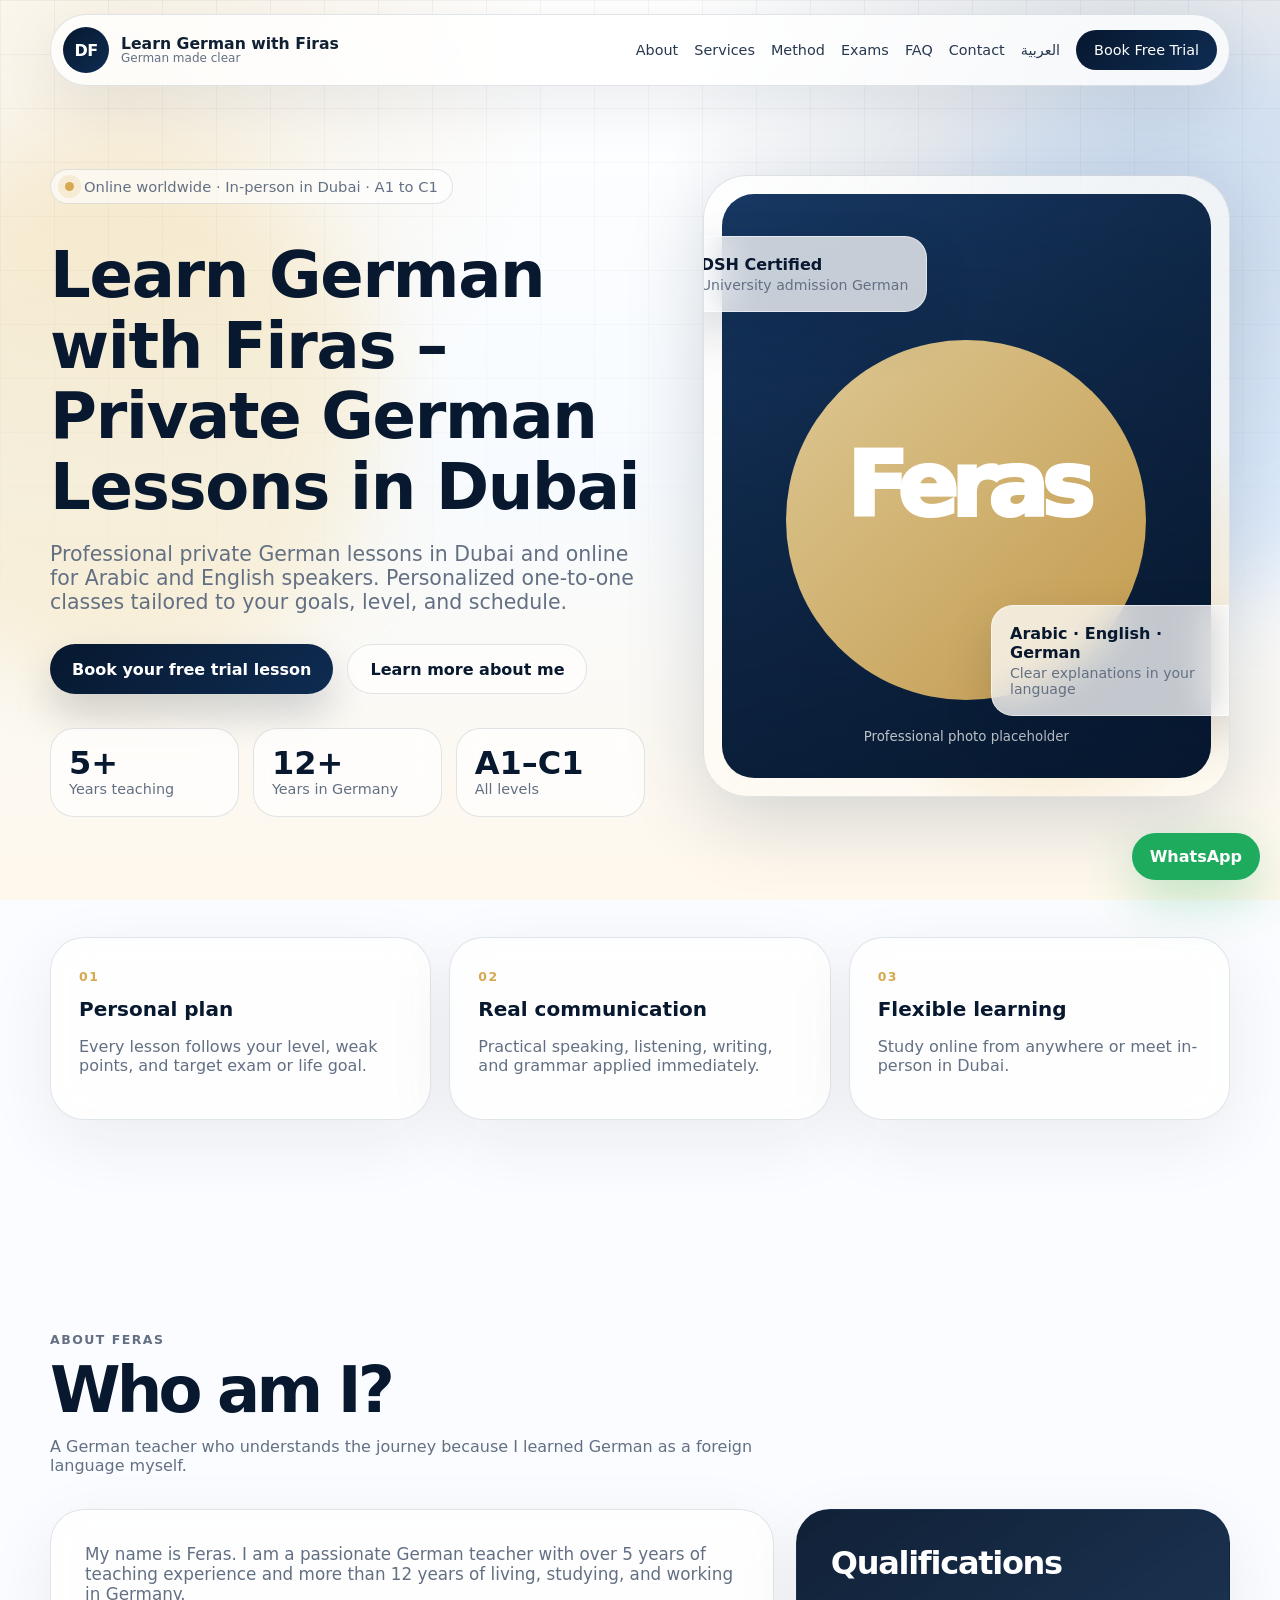
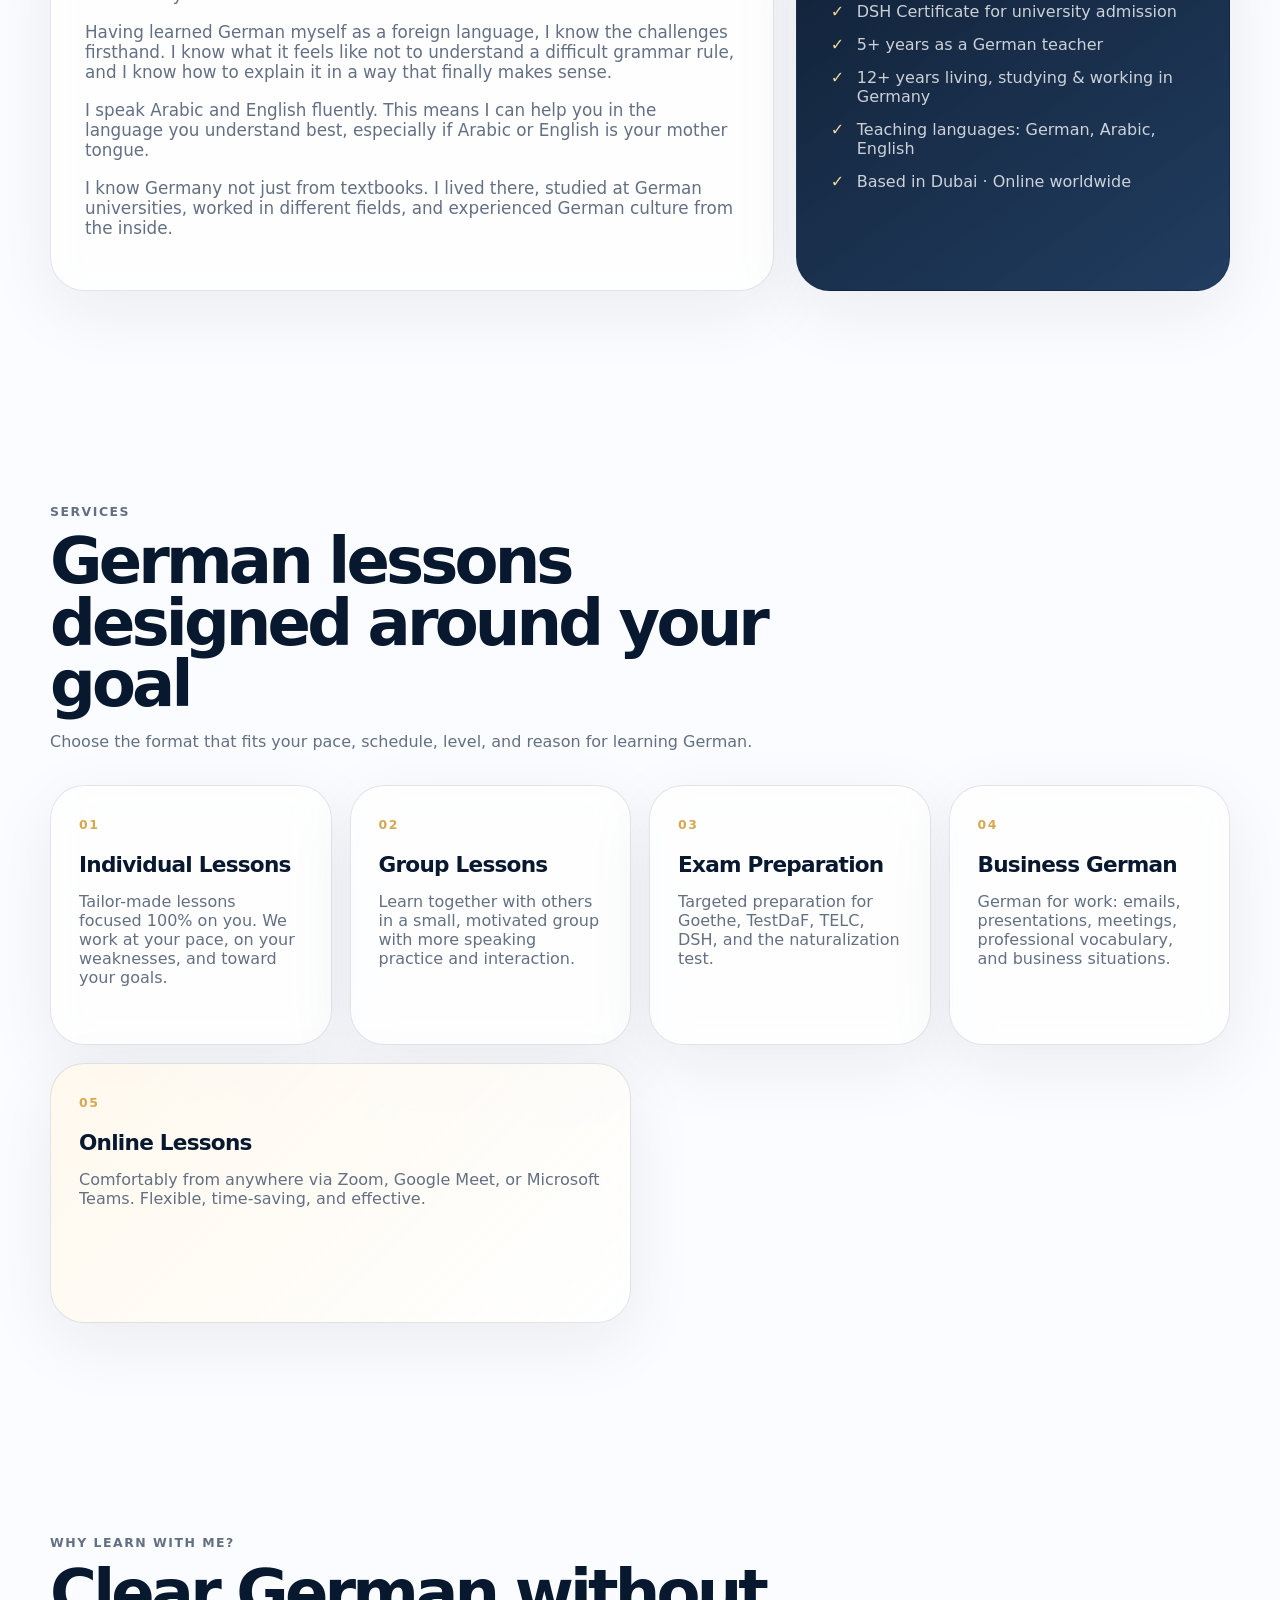
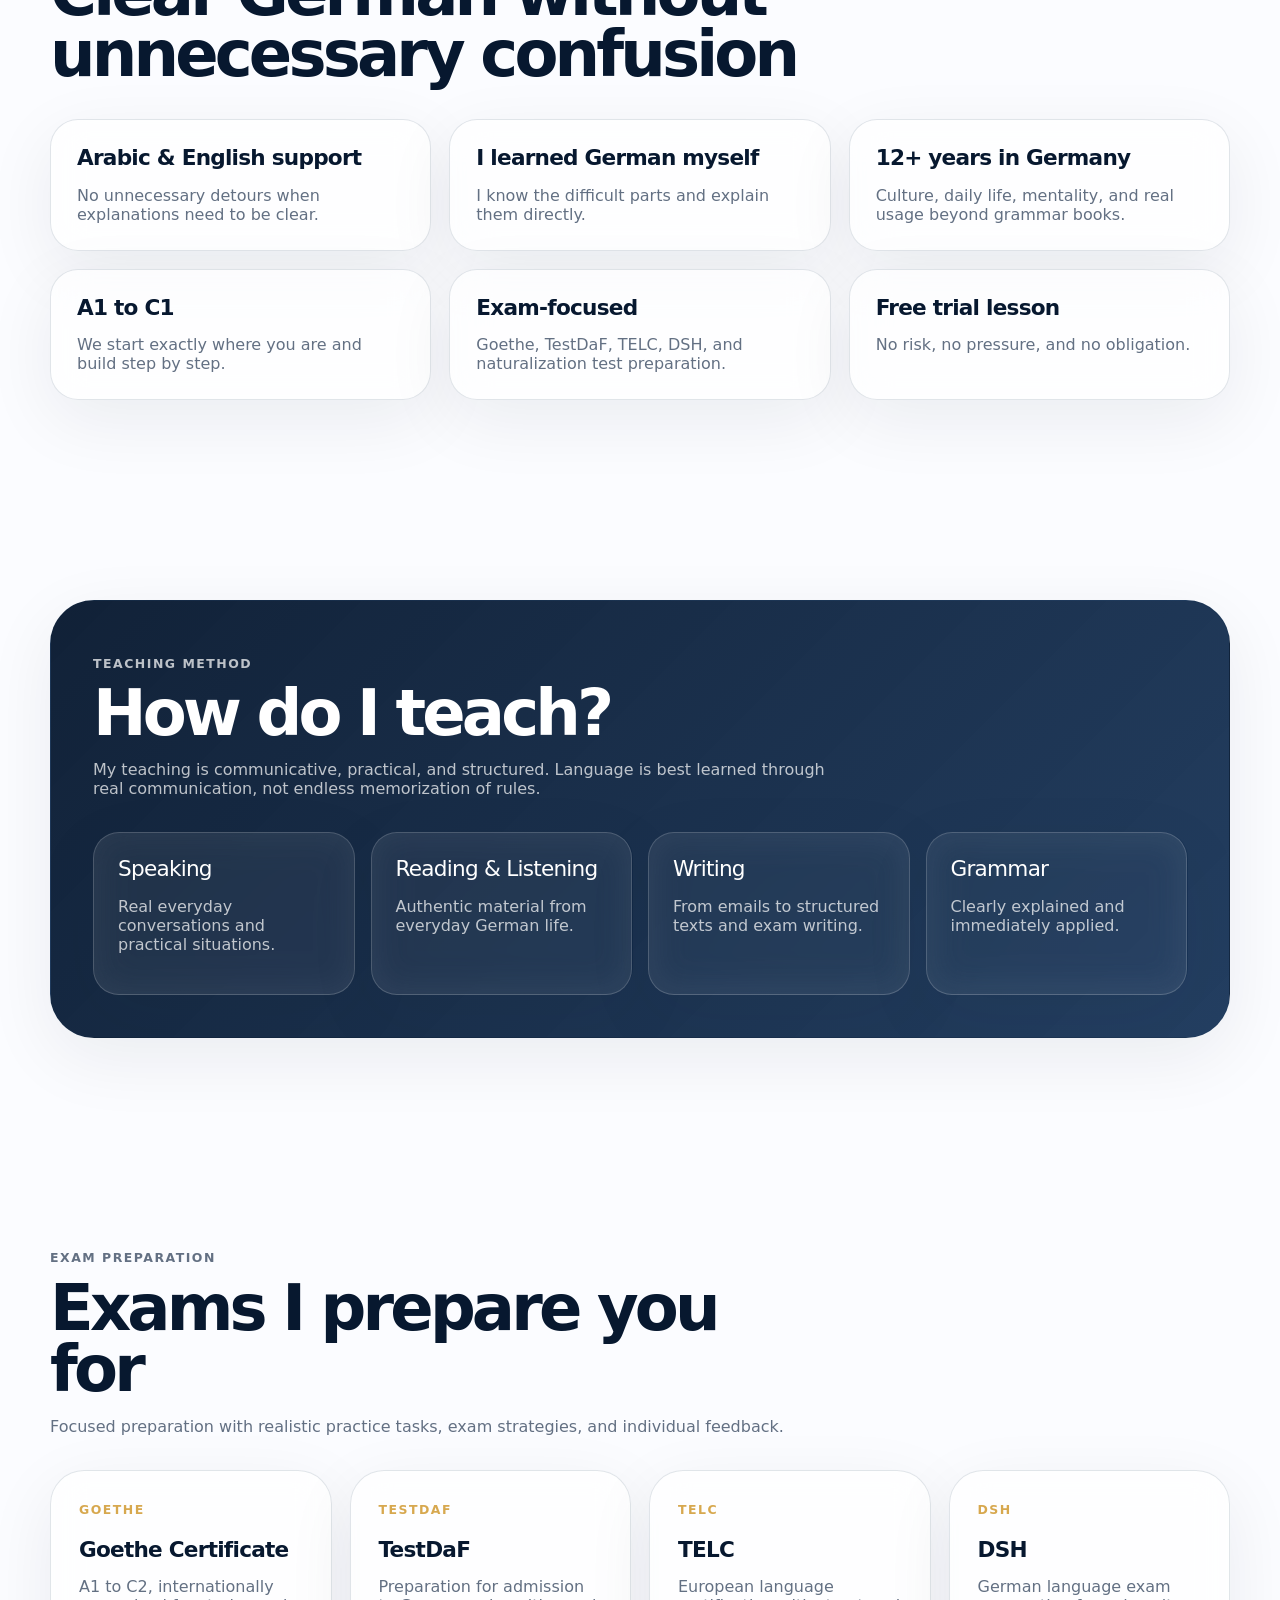
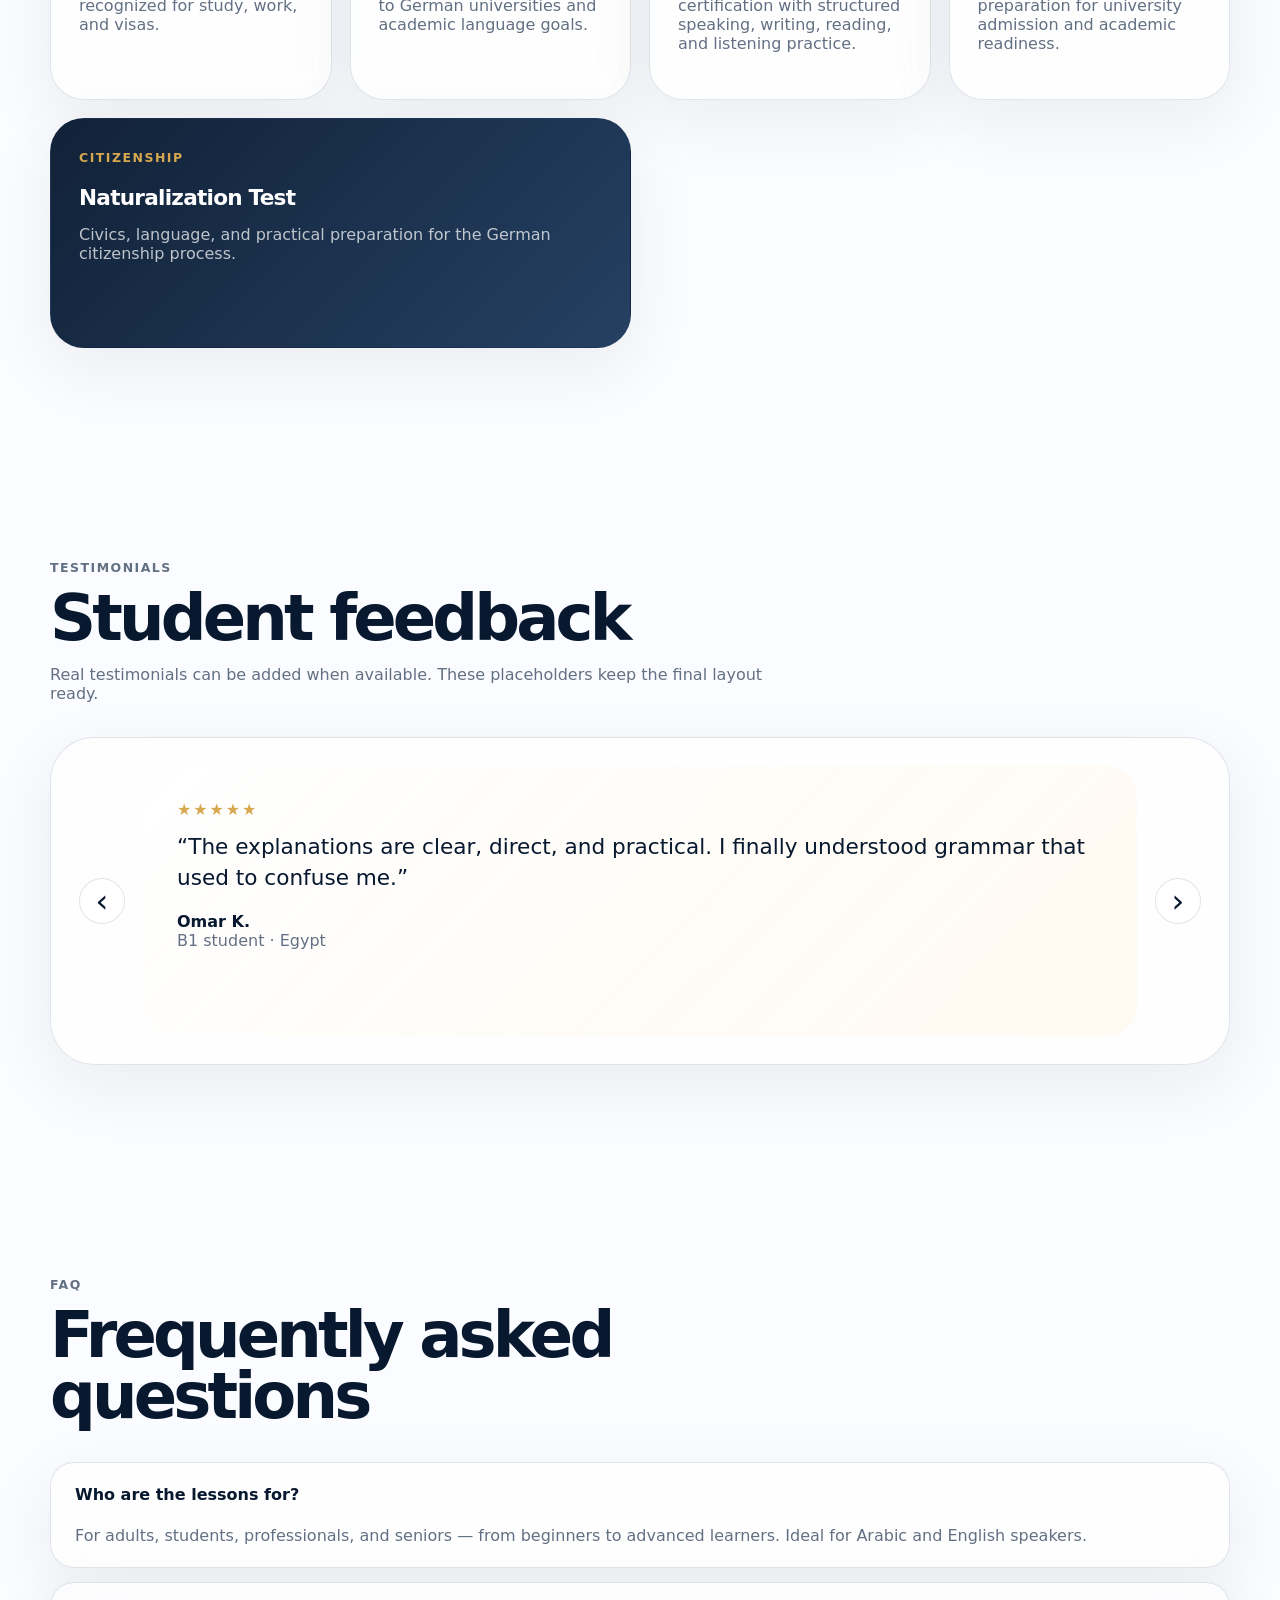
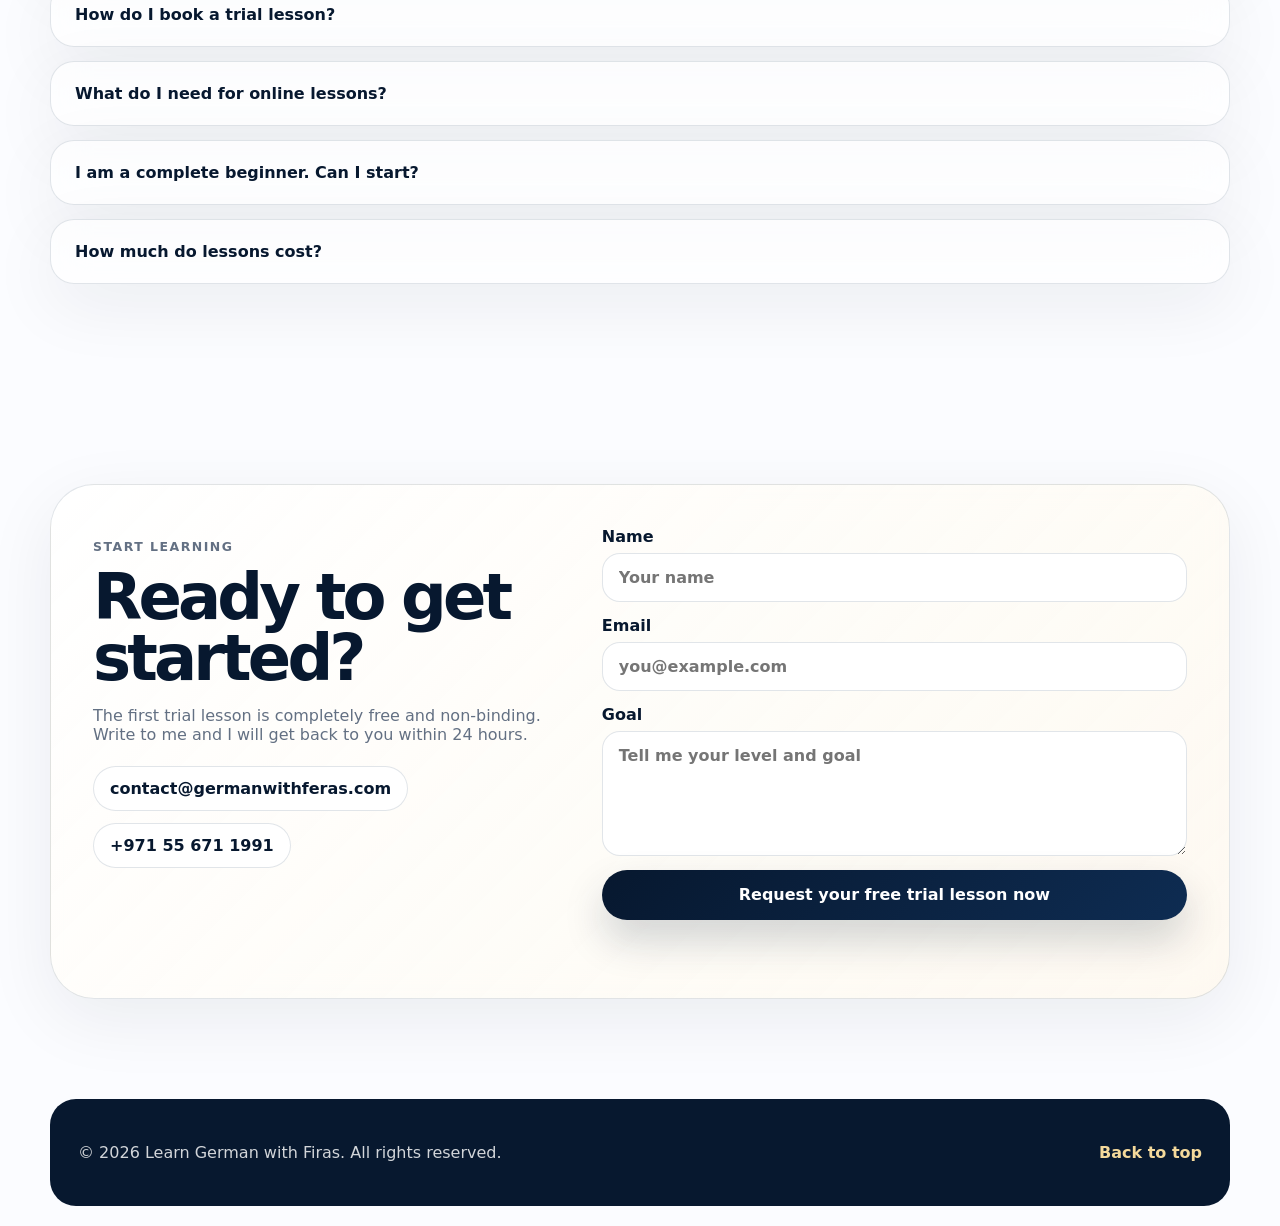
==== index.html @ 2b19b796 "Update index.html" ====
<!doctype html>
<html lang="en">
<head>
  <meta charset="utf-8" />
  <meta name="viewport" content="width=device-width, initial-scale=1" />
<title>Learn German with Firas | Private German Tutor in Dubai</title>
  <link rel="canonical" href="https://germanwithfiras.com/" />
  <link rel="alternate" hreflang="en" href="https://germanwithfiras.com/" />
  <link rel="alternate" hreflang="ar" href="https://germanwithfiras.com/ar/" />
  <link rel="alternate" hreflang="x-default" href="https://germanwithfiras.com/" />
  <meta name="description" content="Professional German lessons for Arabic and English speakers. Online worldwide and in-person in Dubai. A1 to C1." />
  <meta name="theme-color" content="#081b33" />
  <link rel="icon" href="assets/favicon.svg" type="image/svg+xml" />
  <link rel="stylesheet" href="css/style.css" />
</head>

<body>
  <div class="site-bg" aria-hidden="true">
    <span class="orb orb-one"></span>
    <span class="orb orb-two"></span>
    <span class="grid-glow"></span>
  </div>

  <header class="site-header" data-header>
<a class="brand" href="#top" aria-label="Learn German with Firas home">
  <span class="brand-mark">DF</span>
      <span class="brand-copy">
       <strong>Learn German with Firas</strong>
        <small>German made clear</small>
      </span>
    </a>

    <button class="nav-toggle" data-nav-toggle aria-label="Open navigation" aria-expanded="false">
      <span></span><span></span><span></span>
    </button>

    <nav class="main-nav" data-nav>
      <a href="#about">About</a>
      <a href="#services">Services</a>
      <a href="#method">Method</a>
      <a href="#exams">Exams</a>
      <a href="#faq">FAQ</a>
      <a href="#contact">Contact</a>
      <a href="/ar/" hreflang="ar">العربية</a>
      <a class="nav-cta" href="#contact">Book Free Trial</a>
    </nav>
  </header>

  <main id="top">
    <section class="hero section" aria-labelledby="hero-title">
      <div class="hero-copy reveal">
        <p class="eyebrow"><span></span>Online worldwide · In-person in Dubai · A1 to C1</p>
        <h1 id="hero-title">Learn German with Firas – Private German Lessons in Dubai</h1>
        <p class="hero-lead">Professional private German lessons in Dubai and online for Arabic and English speakers. Personalized one-to-one classes tailored to your goals, level, and schedule.</p>
        <div class="hero-actions">
          <a class="btn btn-primary" href="#contact">Book your free trial lesson</a>
          <a class="btn btn-ghost" href="#about">Learn more about me</a>
        </div>
        <div class="hero-stats" aria-label="Teaching highlights">
          <article><strong data-count="5">0</strong><span>Years teaching</span></article>
          <article><strong data-count="12">0</strong><span>Years in Germany</span></article>
          <article><strong>A1–C1</strong><span>All levels</span></article>
        </div>
      </div>

      <div class="hero-visual reveal reveal-delay">
        <div class="portrait-card">
          <div class="portrait-placeholder"><span>Feras</span><small>Professional photo placeholder</small></div>
          <div class="floating-card card-top"><strong>DSH Certified</strong><span>University admission German</span></div>
          <div class="floating-card card-bottom"><strong>Arabic · English · German</strong><span>Clear explanations in your language</span></div>
        </div>
      </div>
    </section>

    <section class="section intro-strip reveal" aria-label="Course benefits">
      <div><span>01</span><strong>Personal plan</strong><p>Every lesson follows your level, weak points, and target exam or life goal.</p></div>
      <div><span>02</span><strong>Real communication</strong><p>Practical speaking, listening, writing, and grammar applied immediately.</p></div>
      <div><span>03</span><strong>Flexible learning</strong><p>Study online from anywhere or meet in-person in Dubai.</p></div>
    </section>

    <section id="about" class="section about-section">
      <div class="section-head reveal">
        <p class="section-kicker">About Feras</p>
        <h2>Who am I?</h2>
        <p>A German teacher who understands the journey because I learned German as a foreign language myself.</p>
      </div>
      <div class="about-grid">
        <article class="about-copy reveal">
          <p>My name is Feras. I am a passionate German teacher with over 5 years of teaching experience and more than 12 years of living, studying, and working in Germany.</p>
          <p>Having learned German myself as a foreign language, I know the challenges firsthand. I know what it feels like not to understand a difficult grammar rule, and I know how to explain it in a way that finally makes sense.</p>
          <p>I speak Arabic and English fluently. This means I can help you in the language you understand best, especially if Arabic or English is your mother tongue.</p>
          <p>I know Germany not just from textbooks. I lived there, studied at German universities, worked in different fields, and experienced German culture from the inside.</p>
        </article>
        <aside class="qualification-card reveal reveal-delay">
          <h3>Qualifications</h3>
          <ul>
            <li>DSH Certificate for university admission</li>
            <li>5+ years as a German teacher</li>
            <li>12+ years living, studying & working in Germany</li>
            <li>Teaching languages: German, Arabic, English</li>
            <li>Based in Dubai · Online worldwide</li>
          </ul>
        </aside>
      </div>
    </section>

    <section id="services" class="section services-section">
      <div class="section-head reveal">
        <p class="section-kicker">Services</p>
        <h2>German lessons designed around your goal</h2>
        <p>Choose the format that fits your pace, schedule, level, and reason for learning German.</p>
      </div>
      <div class="services-grid">
        <article class="service-card reveal"><span class="service-icon">01</span><h3>Individual Lessons</h3><p>Tailor-made lessons focused 100% on you. We work at your pace, on your weaknesses, and toward your goals.</p></article>
        <article class="service-card reveal"><span class="service-icon">02</span><h3>Group Lessons</h3><p>Learn together with others in a small, motivated group with more speaking practice and interaction.</p></article>
        <article class="service-card reveal"><span class="service-icon">03</span><h3>Exam Preparation</h3><p>Targeted preparation for Goethe, TestDaF, TELC, DSH, and the naturalization test.</p></article>
        <article class="service-card reveal"><span class="service-icon">04</span><h3>Business German</h3><p>German for work: emails, presentations, meetings, professional vocabulary, and business situations.</p></article>
        <article class="service-card service-card-wide reveal"><span class="service-icon">05</span><h3>Online Lessons</h3><p>Comfortably from anywhere via Zoom, Google Meet, or Microsoft Teams. Flexible, time-saving, and effective.</p></article>
      </div>
    </section>

    <section id="why" class="section why-section">
      <div class="section-head reveal"><p class="section-kicker">Why learn with me?</p><h2>Clear German without unnecessary confusion</h2></div>
      <div class="why-grid">
        <div class="why-card reveal"><strong>Arabic & English support</strong><p>No unnecessary detours when explanations need to be clear.</p></div>
        <div class="why-card reveal"><strong>I learned German myself</strong><p>I know the difficult parts and explain them directly.</p></div>
        <div class="why-card reveal"><strong>12+ years in Germany</strong><p>Culture, daily life, mentality, and real usage beyond grammar books.</p></div>
        <div class="why-card reveal"><strong>A1 to C1</strong><p>We start exactly where you are and build step by step.</p></div>
        <div class="why-card reveal"><strong>Exam-focused</strong><p>Goethe, TestDaF, TELC, DSH, and naturalization test preparation.</p></div>
        <div class="why-card reveal"><strong>Free trial lesson</strong><p>No risk, no pressure, and no obligation.</p></div>
      </div>
    </section>

    <section id="method" class="section method-section">
      <div class="method-shell">
        <div class="section-head reveal">
          <p class="section-kicker">Teaching Method</p>
          <h2>How do I teach?</h2>
          <p>My teaching is communicative, practical, and structured. Language is best learned through real communication, not endless memorization of rules.</p>
        </div>
        <div class="method-pillars">
          <article class="pillar-card reveal"><span>Speaking</span><p>Real everyday conversations and practical situations.</p></article>
          <article class="pillar-card reveal"><span>Reading & Listening</span><p>Authentic material from everyday German life.</p></article>
          <article class="pillar-card reveal"><span>Writing</span><p>From emails to structured texts and exam writing.</p></article>
          <article class="pillar-card reveal"><span>Grammar</span><p>Clearly explained and immediately applied.</p></article>
        </div>
      </div>
    </section>

    <section id="exams" class="section exams-section">
      <div class="section-head reveal">
        <p class="section-kicker">Exam Preparation</p>
        <h2>Exams I prepare you for</h2>
        <p>Focused preparation with realistic practice tasks, exam strategies, and individual feedback.</p>
      </div>
      <div class="exam-grid">
        <article class="exam-card reveal"><span>Goethe</span><h3>Goethe Certificate</h3><p>A1 to C2, internationally recognized for study, work, and visas.</p></article>
        <article class="exam-card reveal"><span>TestDaF</span><h3>TestDaF</h3><p>Preparation for admission to German universities and academic language goals.</p></article>
        <article class="exam-card reveal"><span>TELC</span><h3>TELC</h3><p>European language certification with structured speaking, writing, reading, and listening practice.</p></article>
        <article class="exam-card reveal"><span>DSH</span><h3>DSH</h3><p>German language exam preparation for university admission and academic readiness.</p></article>
        <article class="exam-card exam-wide reveal"><span>Citizenship</span><h3>Naturalization Test</h3><p>Civics, language, and practical preparation for the German citizenship process.</p></article>
      </div>
    </section>

    <section class="section testimonials-section">
      <div class="section-head reveal">
        <p class="section-kicker">Testimonials</p>
        <h2>Student feedback</h2>
        <p>Real testimonials can be added when available. These placeholders keep the final layout ready.</p>
      </div>
      <div class="testimonial-shell reveal">
        <button class="slider-btn" data-prev aria-label="Previous testimonial">‹</button>
        <div class="testimonial-track" data-testimonials>
          <article class="testimonial-card is-active">
            <div class="stars">★★★★★</div>
            <p>“The explanations are clear, direct, and practical. I finally understood grammar that used to confuse me.”</p>
            <strong>Omar K.</strong><span>B1 student · Egypt</span>
          </article>
          <article class="testimonial-card">
            <div class="stars">★★★★★</div>
            <p>“The lessons helped me speak with more confidence and prepare for daily situations in Germany.”</p>
            <strong>Lina A.</strong><span>A2 student · UAE</span>
          </article>
          <article class="testimonial-card">
            <div class="stars">★★★★★</div>
            <p>“Feras explains German in Arabic and English when needed, which makes difficult topics much easier.”</p>
            <strong>Samir H.</strong><span>B2 student · Syria</span>
          </article>
        </div>
        <button class="slider-btn" data-next aria-label="Next testimonial">›</button>
      </div>
    </section>

    <section id="faq" class="section faq-section">
      <div class="section-head reveal">
        <p class="section-kicker">FAQ</p>
        <h2>Frequently asked questions</h2>
      </div>
      <div class="faq-list reveal">
        <details open>
          <summary>Who are the lessons for?</summary>
          <p>For adults, students, professionals, and seniors — from beginners to advanced learners. Ideal for Arabic and English speakers.</p>
        </details>
        <details>
          <summary>How do I book a trial lesson?</summary>
          <p>Simply write via WhatsApp or fill in the contact form. I will get back to you within 24 hours.</p>
        </details>
        <details>
          <summary>What do I need for online lessons?</summary>
          <p>Only a stable internet connection and a device such as a PC, tablet, or phone. Lessons can be held through Zoom, Google Meet, or Teams.</p>
        </details>
        <details>
          <summary>I am a complete beginner. Can I start?</summary>
          <p>Of course. We can start from zero. No previous knowledge is required — only motivation.</p>
        </details>
        <details>
          <summary>How much do lessons cost?</summary>
          <p>The price depends on your preferences such as individual or group lessons and lesson frequency. Contact me for a personal offer.</p>
        </details>
      </div>
    </section>

    <section id="contact" class="section contact-section">
      <div class="contact-card reveal">
        <div>
          <p class="section-kicker">Start learning</p>
          <h2>Ready to get started?</h2>
          <p>The first trial lesson is completely free and non-binding. Write to me and I will get back to you within 24 hours.</p>
         <div class="contact-options">
  <a href="mailto:contact@germanwithferas.com">
    contact@germanwithferas.com
  </a>

 <a href="https://wa.me/971556711991?text=Hello%20Feras!%20I%20am%20interested%20in%20German%20lessons."
   target="_blank"
   rel="noopener">
  +971 55 671 1991
</a>
</div>
        </div>
        <form class="contact-form" data-contact-form>
          <label>Name<input name="name" required placeholder="Your name"></label>
          <label>Email<input name="email" type="email" required placeholder="you@example.com"></label>
          <label>Goal<textarea name="message" rows="5" required placeholder="Tell me your level and goal"></textarea></label>
          <button class="btn btn-primary" type="submit">Request your free trial lesson now</button>
          <p class="form-note" data-form-note></p>
        </form>
      </div>
    </section>
  </main>

  <footer class="site-footer">
    <p>© <span data-year></span> Learn German with Firas. All rights reserved.</p>
    <a href="#top">Back to top</a>
  </footer>

<a class="whatsapp-float"
   href="https://wa.me/971556711991?text=Hello%20Feras!%20I%20am%20interested%20in%20German%20lessons."
   aria-label="Contact on WhatsApp"
   target="_blank"
   rel="noopener">
  WhatsApp
</a>
  <script src="js/app.js"></script>
</body>
</html>
---- css/style.css ----
:root {
  --navy: #07182f; --navy-2: #0e2c52; --gold: #d7a84f; --gold-2: #f4d99b;
  --cream: #fff8ec; --white: #ffffff; --muted: #637083; --text: #102033;
  --line: rgba(13, 43, 79, .12); --shadow: 0 24px 80px rgba(7, 24, 47, .16);
  --radius-lg: 34px; --container: 1180px; --ease: cubic-bezier(.2,.8,.2,1);
}
*{box-sizing:border-box} html{scroll-behavior:smooth} body{margin:0;font-family:Inter,ui-sans-serif,system-ui,-apple-system,BlinkMacSystemFont,"Segoe UI",Arial,sans-serif;color:var(--text);background:#fbfcff;overflow-x:hidden} a{color:inherit;text-decoration:none} button,input,textarea{font:inherit}
.site-bg{position:fixed;inset:0;z-index:-2;background:radial-gradient(circle at 10% 10%,rgba(215,168,79,.16),transparent 30%),radial-gradient(circle at 90% 15%,rgba(14,44,82,.16),transparent 35%),linear-gradient(180deg,#fff 0%,#f7fbff 52%,#fff8ec 100%)}
.orb{position:absolute;width:34rem;height:34rem;border-radius:50%;filter:blur(44px);opacity:.35;animation:floatOrb 11s var(--ease) infinite alternate}.orb-one{left:-10rem;top:9rem;background:#f4d99b}.orb-two{right:-12rem;top:3rem;background:#b7d7ff;animation-delay:-4s}.grid-glow{position:absolute;inset:0;background-image:linear-gradient(rgba(7,24,47,.045) 1px,transparent 1px),linear-gradient(90deg,rgba(7,24,47,.045) 1px,transparent 1px);background-size:54px 54px;mask-image:linear-gradient(to bottom,black,transparent 75%)}
.site-header{position:sticky;top:0;z-index:30;width:min(calc(100% - 28px),var(--container));margin:14px auto 0;padding:12px;display:flex;align-items:center;justify-content:space-between;border:1px solid var(--line);border-radius:999px;background:rgba(255,255,255,.78);backdrop-filter:blur(18px);box-shadow:0 18px 60px rgba(7,24,47,.08);transition:.3s var(--ease)}.site-header.is-scrolled{background:rgba(255,255,255,.92);box-shadow:0 18px 70px rgba(7,24,47,.14)}
.brand{display:flex;align-items:center;gap:12px}.brand-mark{width:46px;height:46px;border-radius:50%;display:grid;place-items:center;color:#fff;font-weight:900;letter-spacing:-.04em;background:linear-gradient(135deg,var(--navy),var(--navy-2))}.brand-copy{display:grid;line-height:1.1}.brand-copy strong{font-size:.98rem}.brand-copy small{color:var(--muted);font-size:.75rem}
.main-nav{display:flex;align-items:center;gap:16px;font-size:.9rem;color:#27384f}.main-nav a{transition:.25s var(--ease)}.main-nav a:hover{color:var(--gold);transform:translateY(-1px)}.nav-cta{padding:12px 18px;border-radius:999px;color:#fff!important;background:linear-gradient(135deg,var(--navy),var(--navy-2))}.nav-toggle{display:none;background:transparent;border:0;width:44px;height:44px}.nav-toggle span{display:block;width:22px;height:2px;margin:5px auto;background:var(--navy);border-radius:99px;transition:.25s var(--ease)}
.section{width:min(calc(100% - 32px),var(--container));margin:0 auto;padding:100px 0}.hero{min-height:calc(100vh - 80px);display:grid;grid-template-columns:1.06fr .94fr;align-items:center;gap:58px;padding-top:68px}.eyebrow{display:inline-flex;align-items:center;gap:10px;padding:8px 14px;border:1px solid var(--line);border-radius:999px;background:rgba(255,255,255,.62);color:var(--muted);font-size:.92rem}.eyebrow span{width:9px;height:9px;border-radius:50%;background:var(--gold);box-shadow:0 0 0 7px rgba(215,168,79,.16)}
.hero h1{
    max-width: 760px;
    margin: 22px 0 20px;
    font-size: clamp(2.6rem, 5vw, 4.5rem);
    line-height: 1.1;
    letter-spacing: -0.02em;
    font-weight: 700;
    color: var(--navy);
}
.hero-lead{max-width:680px;margin:0 0 30px;color:var(--muted);font-size:clamp(1.06rem,1.7vw,1.28rem)}.hero-actions{display:flex;gap:14px;flex-wrap:wrap}.btn{display:inline-flex;align-items:center;justify-content:center;min-height:50px;padding:14px 22px;border-radius:999px;font-weight:800;transition:.28s var(--ease);border:0;cursor:pointer}.btn:hover{transform:translateY(-3px)}.btn-primary{color:#fff;background:linear-gradient(135deg,var(--navy),var(--navy-2));box-shadow:0 20px 40px rgba(7,24,47,.18)}.btn-ghost{border:1px solid var(--line);background:rgba(255,255,255,.64);color:var(--navy)}
.hero-stats{display:grid;grid-template-columns:repeat(3,minmax(120px,1fr));gap:14px;margin-top:34px;max-width:620px}.hero-stats article{padding:18px;border:1px solid var(--line);border-radius:24px;background:rgba(255,255,255,.68);backdrop-filter:blur(12px)}.hero-stats strong{display:block;color:var(--navy);font-size:2rem;line-height:1}.hero-stats span{color:var(--muted);font-size:.9rem}
.portrait-card{position:relative;min-height:620px;border:1px solid var(--line);border-radius:44px;padding:18px;background:linear-gradient(145deg,rgba(255,255,255,.76),rgba(255,248,236,.58));box-shadow:var(--shadow);overflow:hidden}.portrait-card:before{content:"";position:absolute;inset:15% -10% -20% 20%;background:radial-gradient(circle,rgba(215,168,79,.55),transparent 58%)}.portrait-placeholder{position:relative;min-height:584px;border-radius:32px;display:grid;place-items:center;text-align:center;color:#fff;background:linear-gradient(180deg,rgba(7,24,47,.05),rgba(7,24,47,.56)),linear-gradient(135deg,#183a66,#07182f);overflow:hidden}.portrait-placeholder:after{content:"";position:absolute;width:360px;height:360px;border-radius:50%;bottom:78px;background:linear-gradient(135deg,#f4d99b,#d7a84f);opacity:.9}.portrait-placeholder span{position:relative;z-index:2;font-size:clamp(3rem,7vw,6.5rem);font-weight:950;letter-spacing:-.08em}.portrait-placeholder small{position:absolute;z-index:3;bottom:34px;color:rgba(255,255,255,.74)}
.floating-card{position:absolute;z-index:4;max-width:260px;padding:18px;border:1px solid rgba(255,255,255,.52);border-radius:22px;background:rgba(255,255,255,.76);backdrop-filter:blur(18px);box-shadow:0 20px 50px rgba(7,24,47,.14);animation:floatCard 5s var(--ease) infinite alternate}.floating-card strong{display:block;color:var(--navy)}.floating-card span{display:block;color:var(--muted);font-size:.88rem;margin-top:3px}.card-top{top:60px;left:-22px}.card-bottom{right:-22px;bottom:80px;animation-delay:-2s}
.intro-strip{display:grid;grid-template-columns:repeat(3,1fr);gap:18px;padding-top:20px}.intro-strip div,.about-copy,.qualification-card,.service-card,.why-card,.method-shell,.pillar-card,.exam-card,.testimonial-shell,.faq-list details,.contact-card{border:1px solid var(--line);background:rgba(255,255,255,.70);backdrop-filter:blur(18px);box-shadow:0 20px 70px rgba(7,24,47,.07)}.intro-strip div{padding:28px;border-radius:var(--radius-lg)}
.intro-strip span,.section-kicker,.service-icon,.exam-card span{color:var(--gold);text-transform:uppercase;letter-spacing:.12em;font-weight:900;font-size:.78rem}.intro-strip strong{display:block;margin-top:12px;font-size:1.25rem;color:var(--navy)}.intro-strip p,.section-head p,.about-copy p,.qualification-card li,.service-card p,.why-card p,.pillar-card p,.exam-card p,.testimonial-card span,.faq-list p,.contact-card p{color:var(--muted)}
.section-head{max-width:760px;margin-bottom:34px}.section-head h2,.contact-card h2{margin:8px 0 10px;color:var(--navy);font-size:clamp(2.2rem,5vw,4.6rem);line-height:.96;letter-spacing:-.06em}
.about-grid{display:grid;grid-template-columns:1.25fr .75fr;gap:22px}.about-copy,.qualification-card{border-radius:var(--radius-lg);padding:34px}.about-copy p{font-size:1.05rem;margin:0 0 18px}.qualification-card{background:linear-gradient(145deg,rgba(7,24,47,.96),rgba(14,44,82,.92));color:#fff;position:relative;overflow:hidden}.qualification-card h3{font-size:2rem;margin:0 0 20px;letter-spacing:-.04em}.qualification-card ul{padding:0;margin:0;list-style:none;display:grid;gap:14px}.qualification-card li{color:rgba(255,255,255,.78);padding-left:26px;position:relative}.qualification-card li:before{content:"✓";position:absolute;left:0;color:var(--gold-2);font-weight:900}
.services-grid{display:grid;grid-template-columns:repeat(4,1fr);gap:18px}.service-card{border-radius:var(--radius-lg);padding:28px;min-height:260px;transition:.3s var(--ease);position:relative;overflow:hidden}.service-card:hover,.why-card:hover,.pillar-card:hover,.exam-card:hover{transform:translateY(-8px);box-shadow:var(--shadow)}.service-card h3,.why-card strong,.pillar-card span,.exam-card h3{display:block;color:var(--navy);font-size:1.35rem;line-height:1.08;margin:20px 0 12px;letter-spacing:-.035em}.service-card-wide{grid-column:span 2;background:linear-gradient(135deg,rgba(255,248,236,.9),rgba(255,255,255,.75))}
.why-grid{display:grid;grid-template-columns:repeat(3,1fr);gap:18px}.why-card{border-radius:28px;padding:26px;transition:.3s var(--ease)}.why-card strong{margin-top:0}.why-card p{margin-bottom:0}
.method-shell{border-radius:44px;padding:42px;background:linear-gradient(135deg,rgba(7,24,47,.96),rgba(14,44,82,.91));color:#fff;overflow:hidden;position:relative}.method-shell h2{color:#fff}.method-shell p{color:rgba(255,255,255,.72)}.method-pillars{display:grid;grid-template-columns:repeat(4,1fr);gap:16px;margin-top:34px}.pillar-card{border-radius:26px;padding:24px;background:rgba(255,255,255,.10);border-color:rgba(255,255,255,.16);transition:.3s var(--ease)}.pillar-card span{color:#fff;margin-top:0}
.exam-grid{display:grid;grid-template-columns:repeat(4,1fr);gap:18px}.exam-card{border-radius:var(--radius-lg);padding:28px;min-height:230px;transition:.3s var(--ease);background:rgba(255,255,255,.74)}.exam-wide{grid-column:span 2;background:linear-gradient(135deg,rgba(7,24,47,.96),rgba(14,44,82,.9));color:#fff}.exam-wide h3{color:#fff}.exam-wide p{color:rgba(255,255,255,.72)}
.testimonial-shell{border-radius:44px;padding:28px;display:grid;grid-template-columns:auto 1fr auto;gap:18px;align-items:center}.testimonial-track{position:relative;min-height:270px}.testimonial-card{position:absolute;inset:0;opacity:0;transform:translateX(24px);pointer-events:none;transition:.35s var(--ease);padding:34px;border-radius:30px;background:linear-gradient(135deg,rgba(255,255,255,.92),rgba(255,248,236,.72))}.testimonial-card.is-active{opacity:1;transform:translateX(0);pointer-events:auto}.testimonial-card p{font-size:1.35rem;line-height:1.45;color:var(--navy);margin:12px 0 18px}.testimonial-card strong{display:block;color:var(--navy)}.stars{color:var(--gold);letter-spacing:.12em}.slider-btn{width:46px;height:46px;border-radius:50%;border:1px solid var(--line);background:#fff;font-size:2rem;color:var(--navy);cursor:pointer}
.faq-list{display:grid;gap:14px;background:transparent;border:0;box-shadow:none}.faq-list details{border-radius:24px;padding:0;overflow:hidden}.faq-list summary{cursor:pointer;padding:22px 24px;font-weight:900;color:var(--navy);list-style:none}.faq-list summary::-webkit-details-marker{display:none}.faq-list p{padding:0 24px 22px;margin:0}
.contact-card{border-radius:44px;padding:42px;display:grid;grid-template-columns:.9fr 1.1fr;gap:30px;align-items:start;background:linear-gradient(135deg,rgba(255,255,255,.86),rgba(255,248,236,.72))}.contact-options{display:flex;gap:12px;flex-wrap:wrap;margin-top:22px}.contact-options a{padding:12px 16px;border-radius:999px;background:#fff;border:1px solid var(--line);font-weight:800;color:var(--navy)}.contact-form{display:grid;gap:14px}.contact-form label{display:grid;gap:7px;color:var(--navy);font-weight:800}.contact-form input,.contact-form textarea{width:100%;border:1px solid var(--line);border-radius:18px;padding:14px 16px;background:#fff;color:var(--text);outline:0}.contact-form input:focus,.contact-form textarea:focus{border-color:var(--gold);box-shadow:0 0 0 4px rgba(215,168,79,.14)}.form-note{min-height:22px;margin:0!important;color:#1f7a4d!important;font-weight:800}
.site-footer{width:min(calc(100% - 32px),var(--container));margin:0 auto 20px;padding:28px;border-radius:26px;background:var(--navy);color:rgba(255,255,255,.82);display:flex;align-items:center;justify-content:space-between}.site-footer a{color:var(--gold-2);font-weight:800}.whatsapp-float{position:fixed;right:20px;bottom:20px;z-index:20;padding:14px 18px;border-radius:999px;color:#fff;background:#1fab5e;box-shadow:0 18px 50px rgba(31,171,94,.3);font-weight:900}
.reveal{opacity:0;transform:translateY(30px);transition:opacity .8s var(--ease),transform .8s var(--ease)}.reveal.is-visible{opacity:1;transform:translateY(0)}.reveal-delay{transition-delay:.16s}
@keyframes floatOrb{from{transform:translate3d(0,0,0) scale(1)}to{transform:translate3d(28px,-22px,0) scale(1.08)}}@keyframes floatCard{from{transform:translateY(0)}to{transform:translateY(-16px)}}
@media(max-width:1020px){.services-grid,.why-grid,.method-pillars,.exam-grid{grid-template-columns:repeat(2,1fr)}}
@media(max-width:920px){.site-header{border-radius:28px}.nav-toggle{display:block}.main-nav{position:absolute;top:calc(100% + 10px);right:0;left:0;display:grid;gap:0;padding:12px;border:1px solid var(--line);border-radius:26px;background:rgba(255,255,255,.94);backdrop-filter:blur(18px);opacity:0;pointer-events:none;transform:translateY(-8px);transition:.25s var(--ease)}.main-nav.is-open{opacity:1;pointer-events:auto;transform:translateY(0)}.main-nav a{padding:14px;border-radius:16px}.nav-cta{text-align:center;margin-top:8px}.hero{grid-template-columns:1fr;padding-top:46px;gap:30px}.portrait-card{min-height:520px}.portrait-placeholder{min-height:484px}.intro-strip,.about-grid,.contact-card{grid-template-columns:1fr}.site-footer{flex-direction:column;align-items:flex-start}}
@media(max-width:620px){.brand-copy small{display:none}.hero h1{font-size:clamp(3rem,17vw,5rem)}.hero-stats,.services-grid,.why-grid,.method-pillars,.exam-grid{grid-template-columns:1fr}.service-card-wide,.exam-wide{grid-column:auto}.floating-card{position:relative;inset:auto;margin:-50px 16px 0}.card-bottom{margin-top:14px}.portrait-card{min-height:auto}.about-copy,.qualification-card,.method-shell,.contact-card{padding:28px}.testimonial-shell{grid-template-columns:1fr}.slider-btn{justify-self:center}.testimonial-track{min-height:390px}.testimonial-card p{font-size:1.08rem}}


/* Arabic RTL version */
html[dir="rtl"] body{font-family:Tahoma,"Noto Kufi Arabic","Noto Sans Arabic",Arial,sans-serif;direction:rtl;text-align:right}
html[dir="rtl"] .brand,html[dir="rtl"] .eyebrow,html[dir="rtl"] .hero-actions,html[dir="rtl"] .contact-options{direction:rtl}
html[dir="rtl"] .main-nav{direction:rtl}
html[dir="rtl"] .hero h1,html[dir="rtl"] .section-head h2,html[dir="rtl"] .contact-card h2{letter-spacing:-.03em;line-height:1.16}
html[dir="rtl"] .hero-lead,html[dir="rtl"] .section-head p,html[dir="rtl"] .about-copy p,html[dir="rtl"] .service-card p,html[dir="rtl"] .why-card p,html[dir="rtl"] .pillar-card p,html[dir="rtl"] .exam-card p,html[dir="rtl"] .faq-list p,html[dir="rtl"] .contact-card p{line-height:1.9}
html[dir="rtl"] .qualification-card li{padding-left:0;padding-right:26px}
html[dir="rtl"] .qualification-card li:before{left:auto;right:0}
html[dir="rtl"] .card-top{left:auto;right:-22px}
html[dir="rtl"] .card-bottom{right:auto;left:-22px}
html[dir="rtl"] .testimonial-card{transform:translateX(-24px)}
html[dir="rtl"] .testimonial-card.is-active{transform:translateX(0)}
html[dir="rtl"] .whatsapp-float{right:auto;left:20px}
@media(max-width:920px){html[dir="rtl"] .main-nav{right:0;left:0}}
@media(max-width:620px){html[dir="rtl"] .floating-card{inset:auto}}
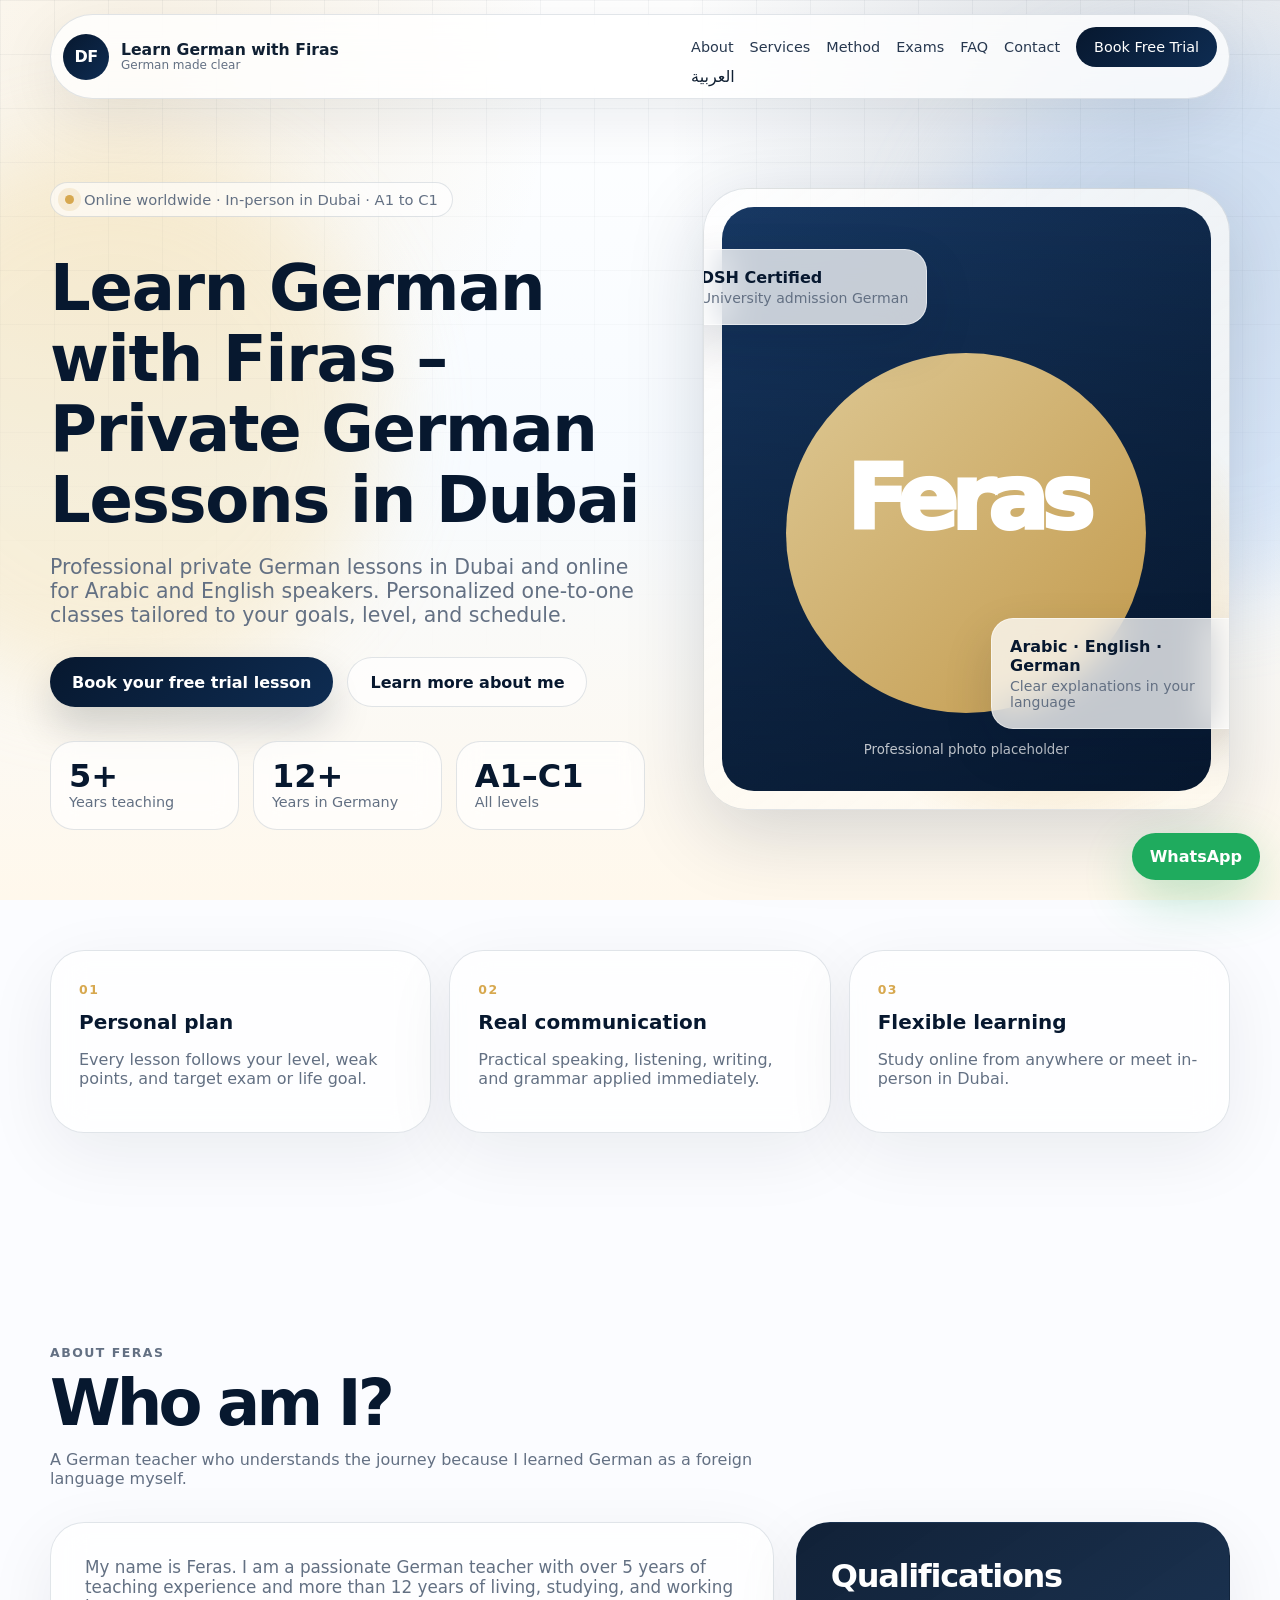
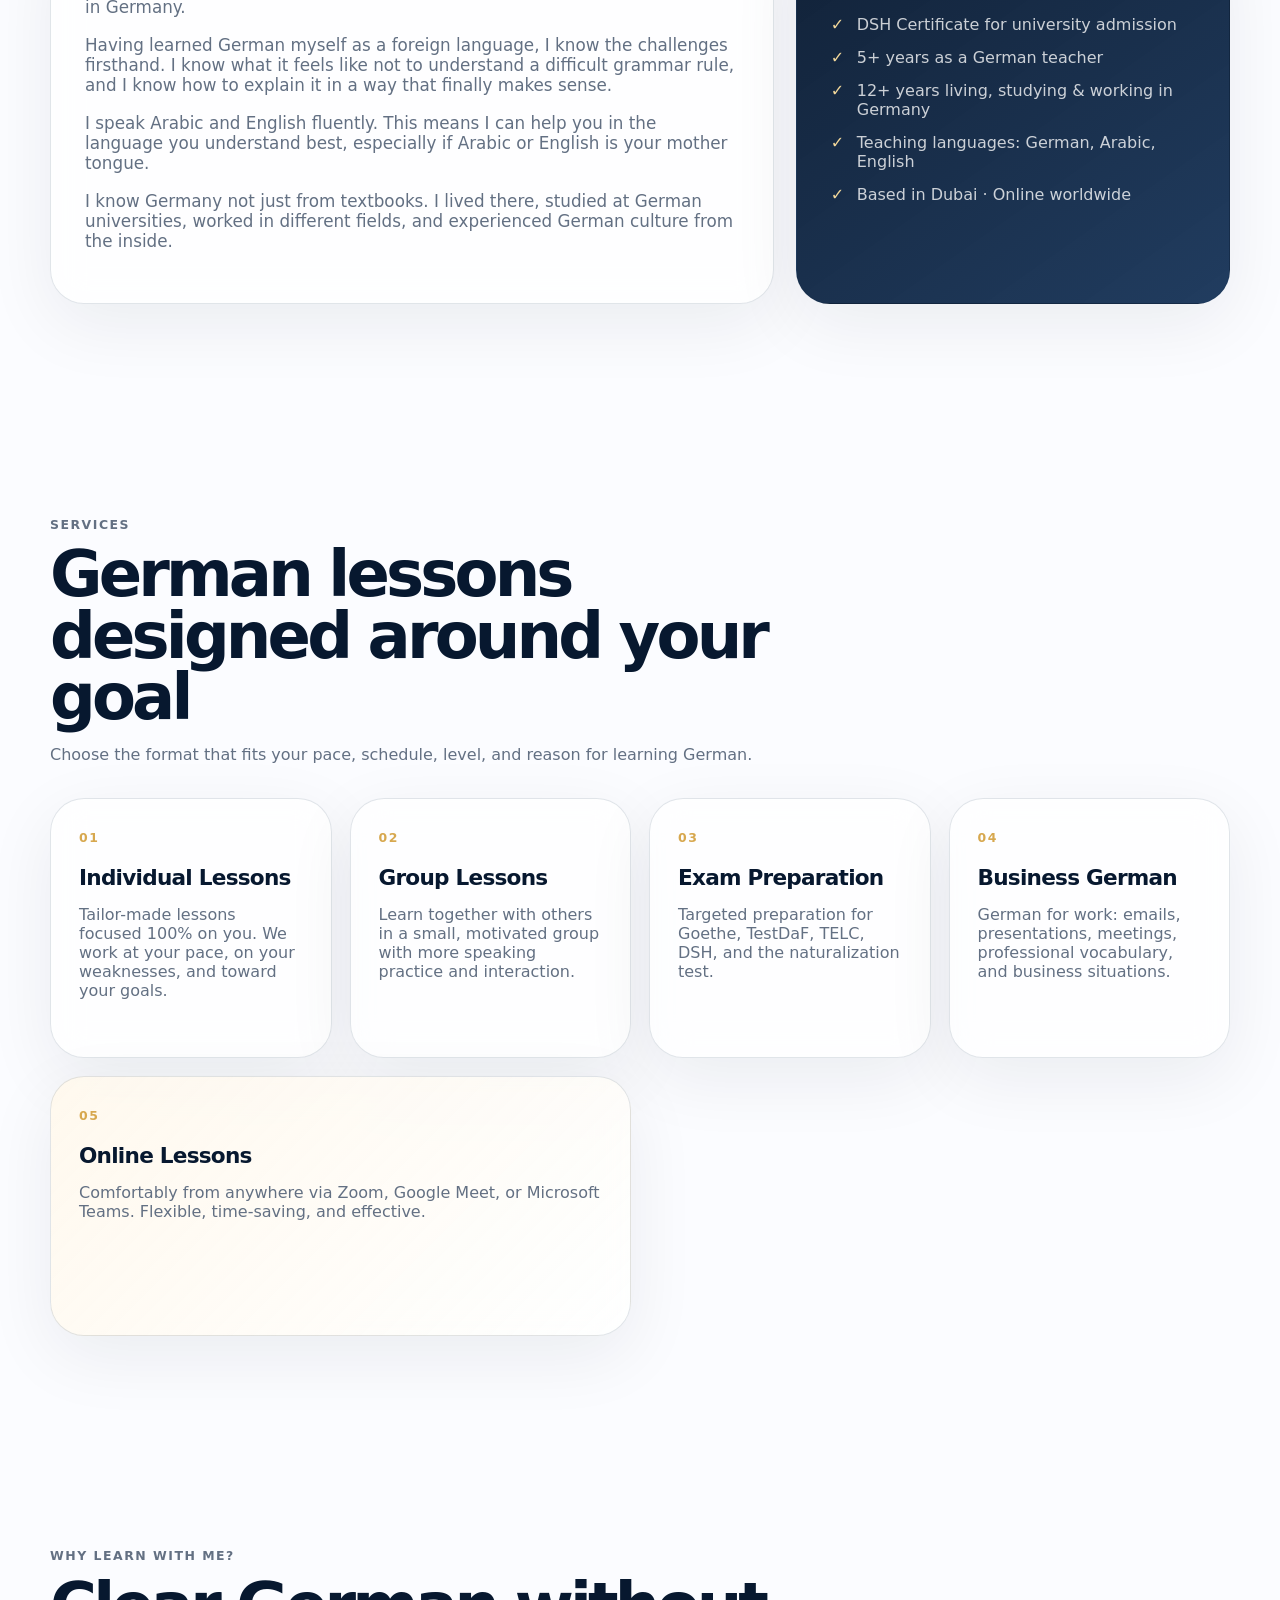
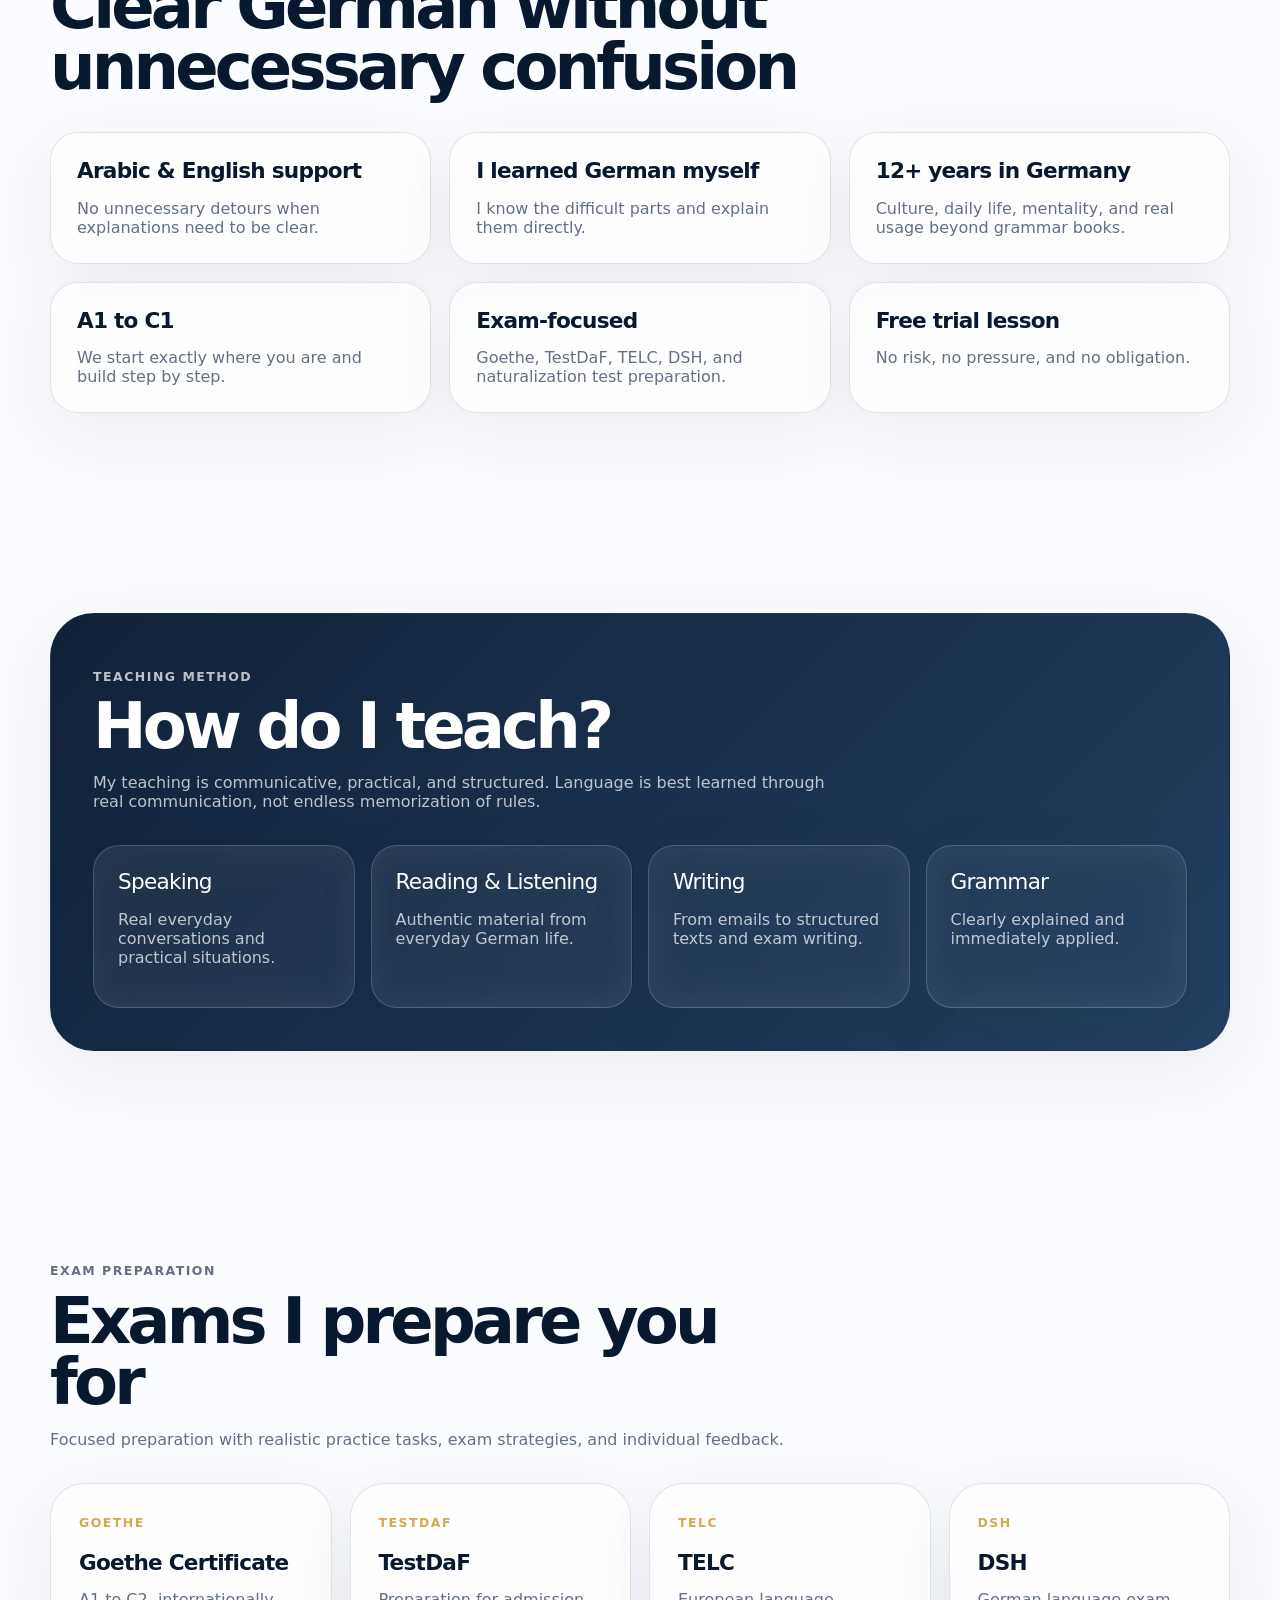
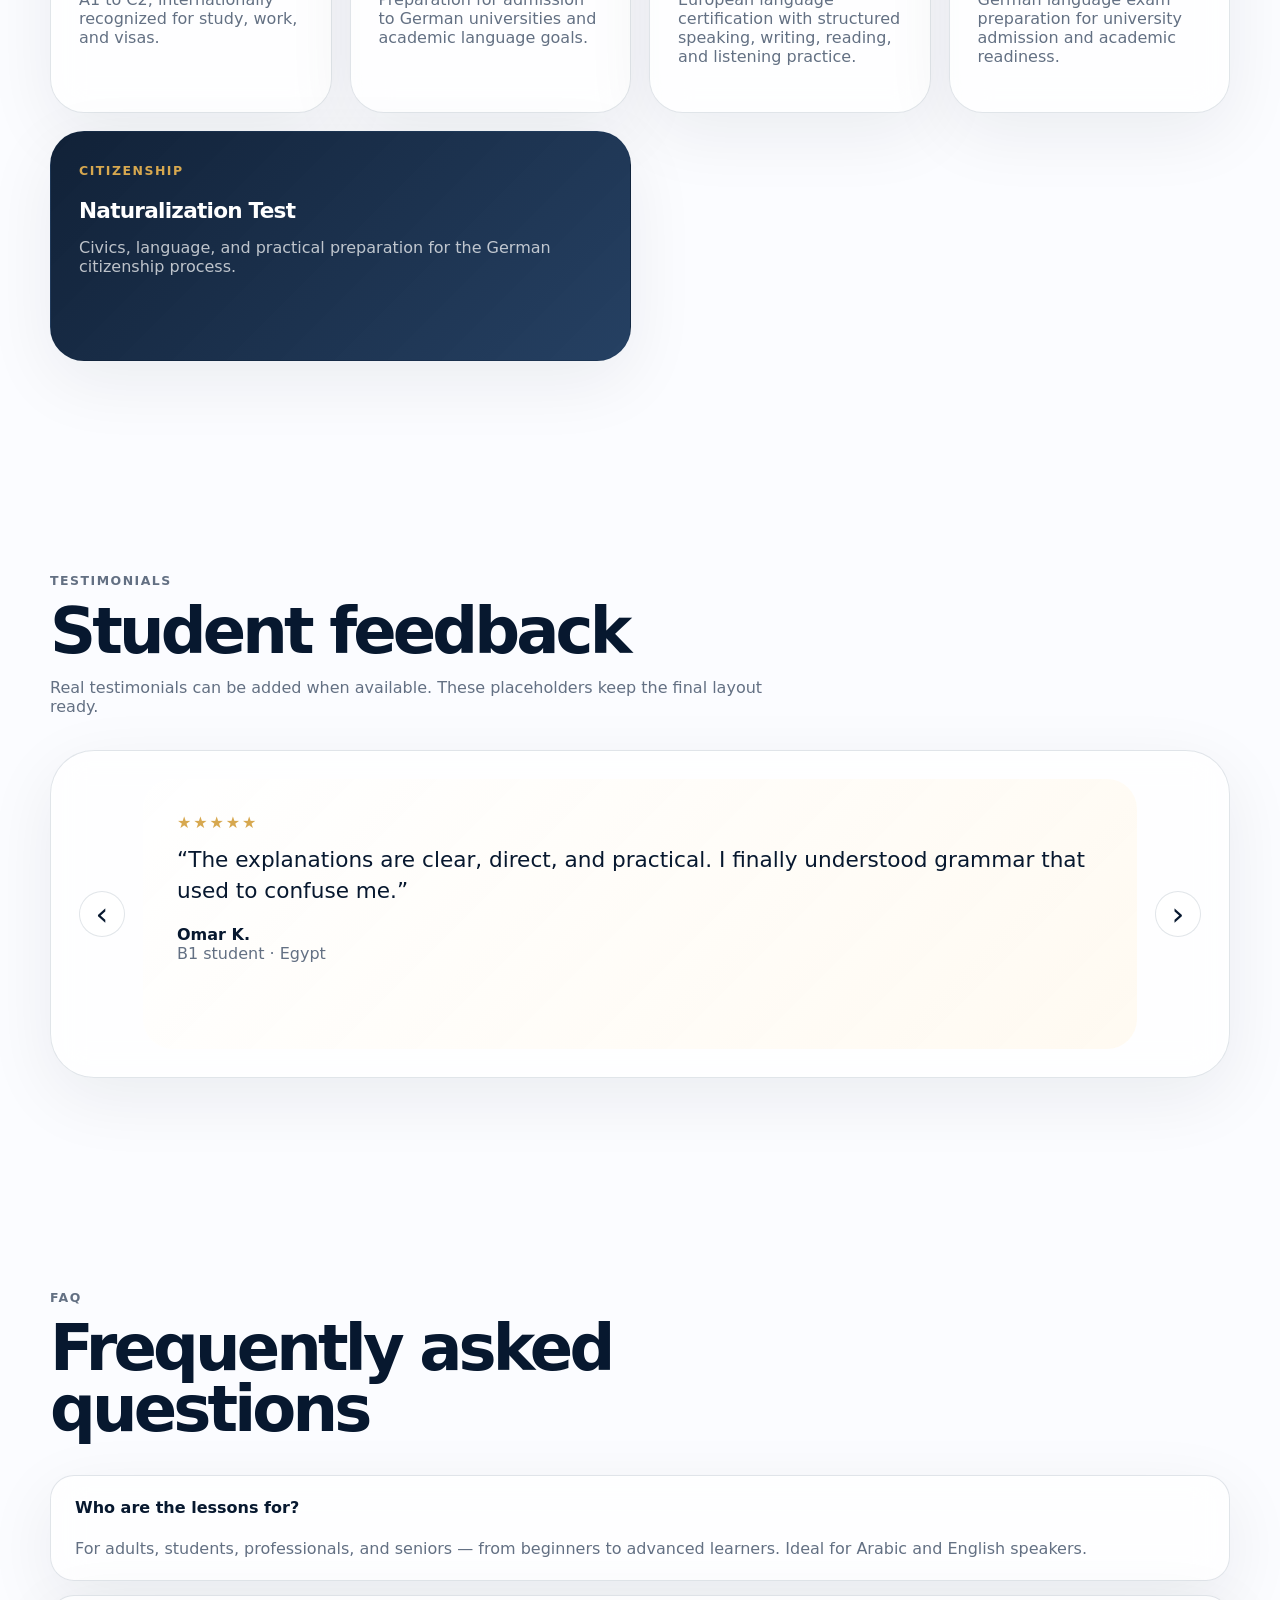
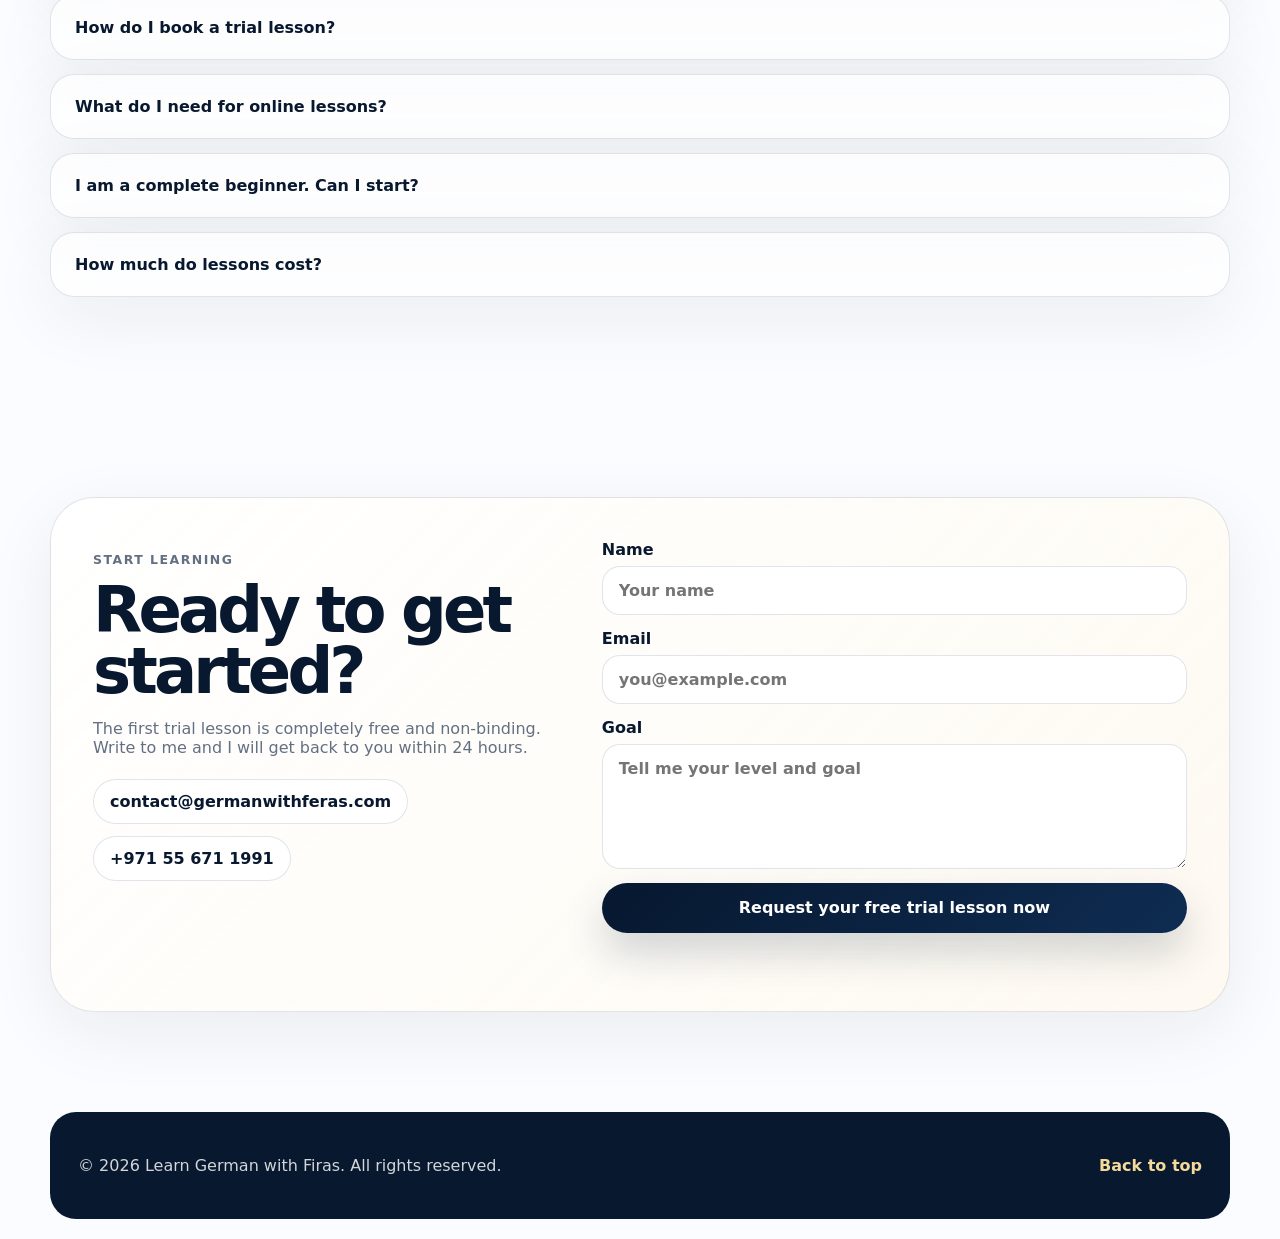
==== commit 58fa41bc: "Update index.html" ====
--- a/index.html
+++ b/index.html
@@ -21,19 +21,16 @@
     <span class="grid-glow"></span>
   </div>
 
-  <header class="site-header" data-header>
-<a class="brand" href="#top" aria-label="Learn German with Firas home">
-  <span class="brand-mark">DF</span>
-      <span class="brand-copy">
-       <strong>Learn German with Firas</strong>
-        <small>German made clear</small>
-      </span>
-    </a>
-
-    <button class="nav-toggle" data-nav-toggle aria-label="Open navigation" aria-expanded="false">
-      <span></span><span></span><span></span>
-    </button>
-
+<header class="site-header" data-header>
+  <a class="brand" href="#top" aria-label="Learn German with Firas home">
+    <span class="brand-mark">DF</span>
+    <span class="brand-copy">
+      <strong>Learn German with Firas</strong>
+      <small>German made clear</small>
+    </span>
+  </a>
+
+  <div class="header-right">
     <nav class="main-nav" data-nav>
       <a href="#about">About</a>
       <a href="#services">Services</a>
@@ -41,10 +38,16 @@
       <a href="#exams">Exams</a>
       <a href="#faq">FAQ</a>
       <a href="#contact">Contact</a>
-      <a href="/ar/" hreflang="ar">العربية</a>
       <a class="nav-cta" href="#contact">Book Free Trial</a>
     </nav>
-  </header>
+
+    <a class="language-btn" href="/ar/" hreflang="ar">العربية</a>
+
+    <button class="nav-toggle" data-nav-toggle aria-label="Open navigation" aria-expanded="false">
+      <span></span><span></span><span></span>
+    </button>
+  </div>
+</header>
 
   <main id="top">
     <section class="hero section" aria-labelledby="hero-title">
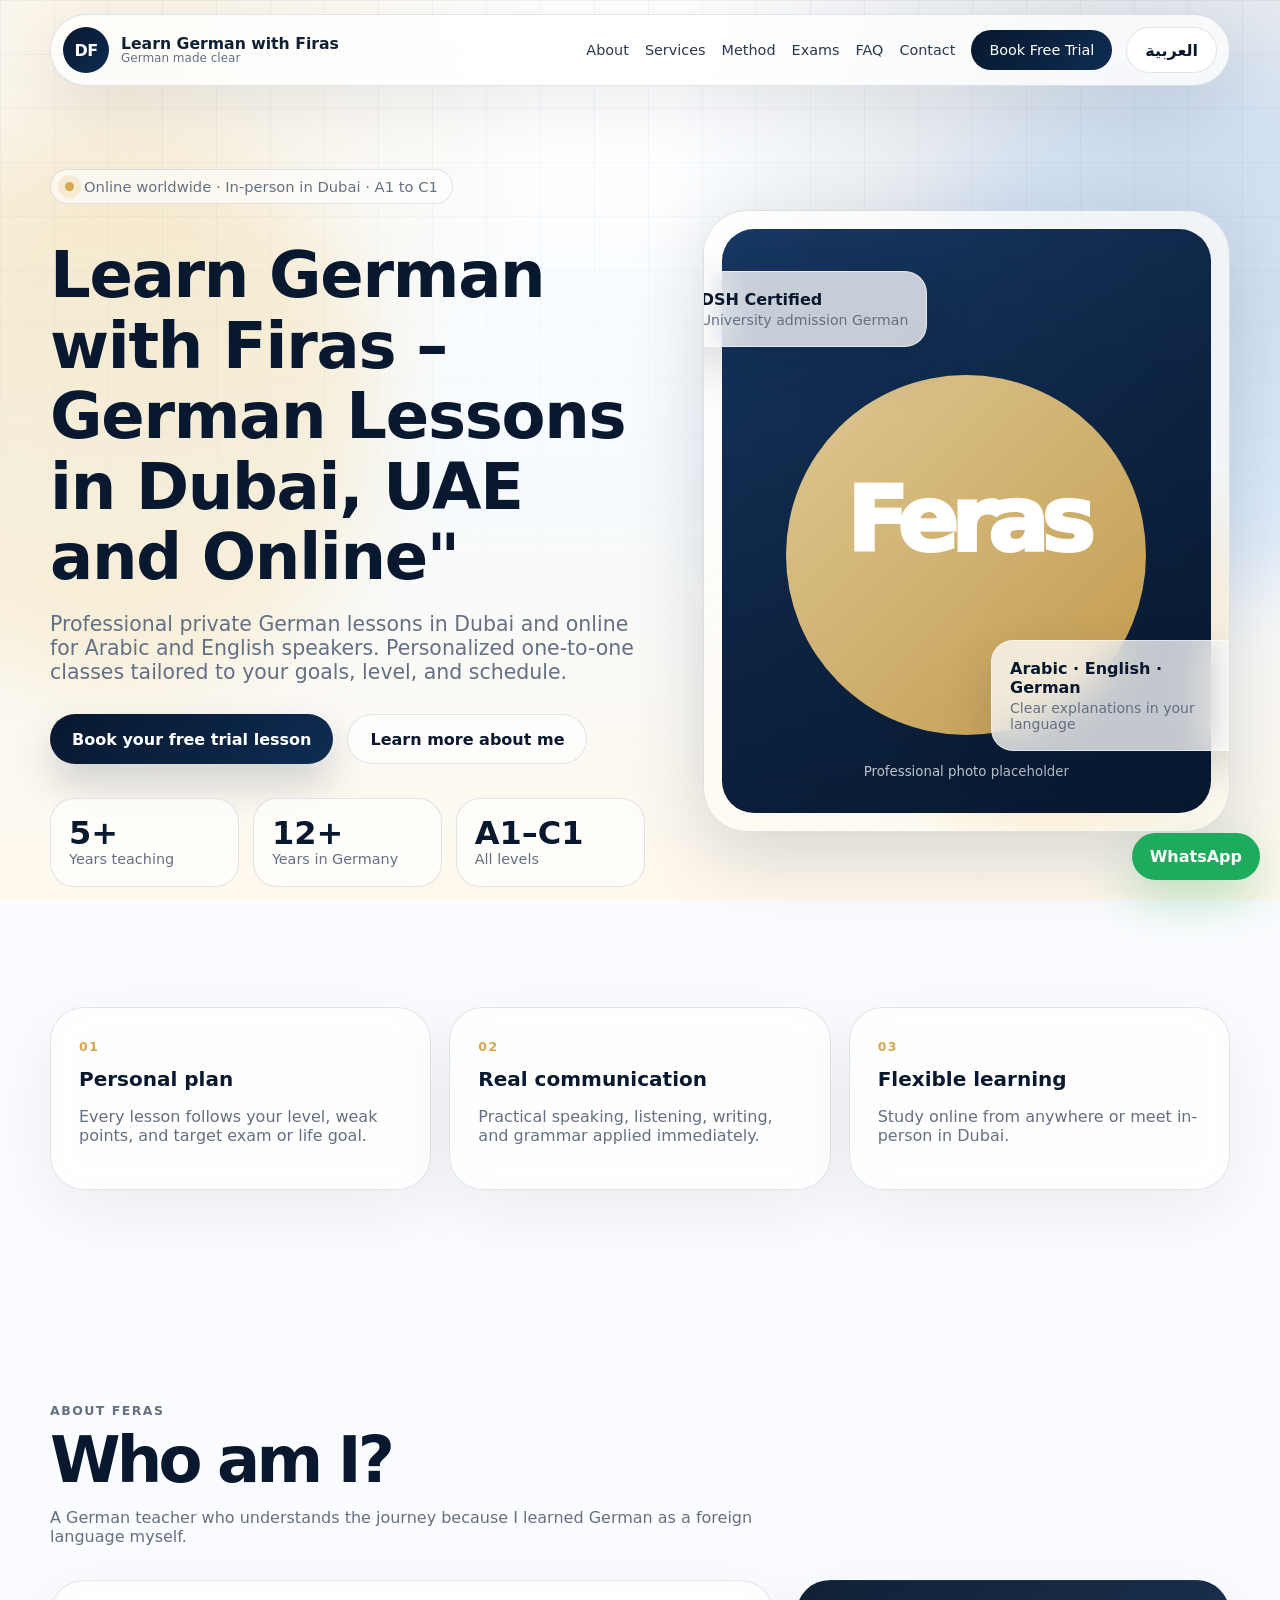
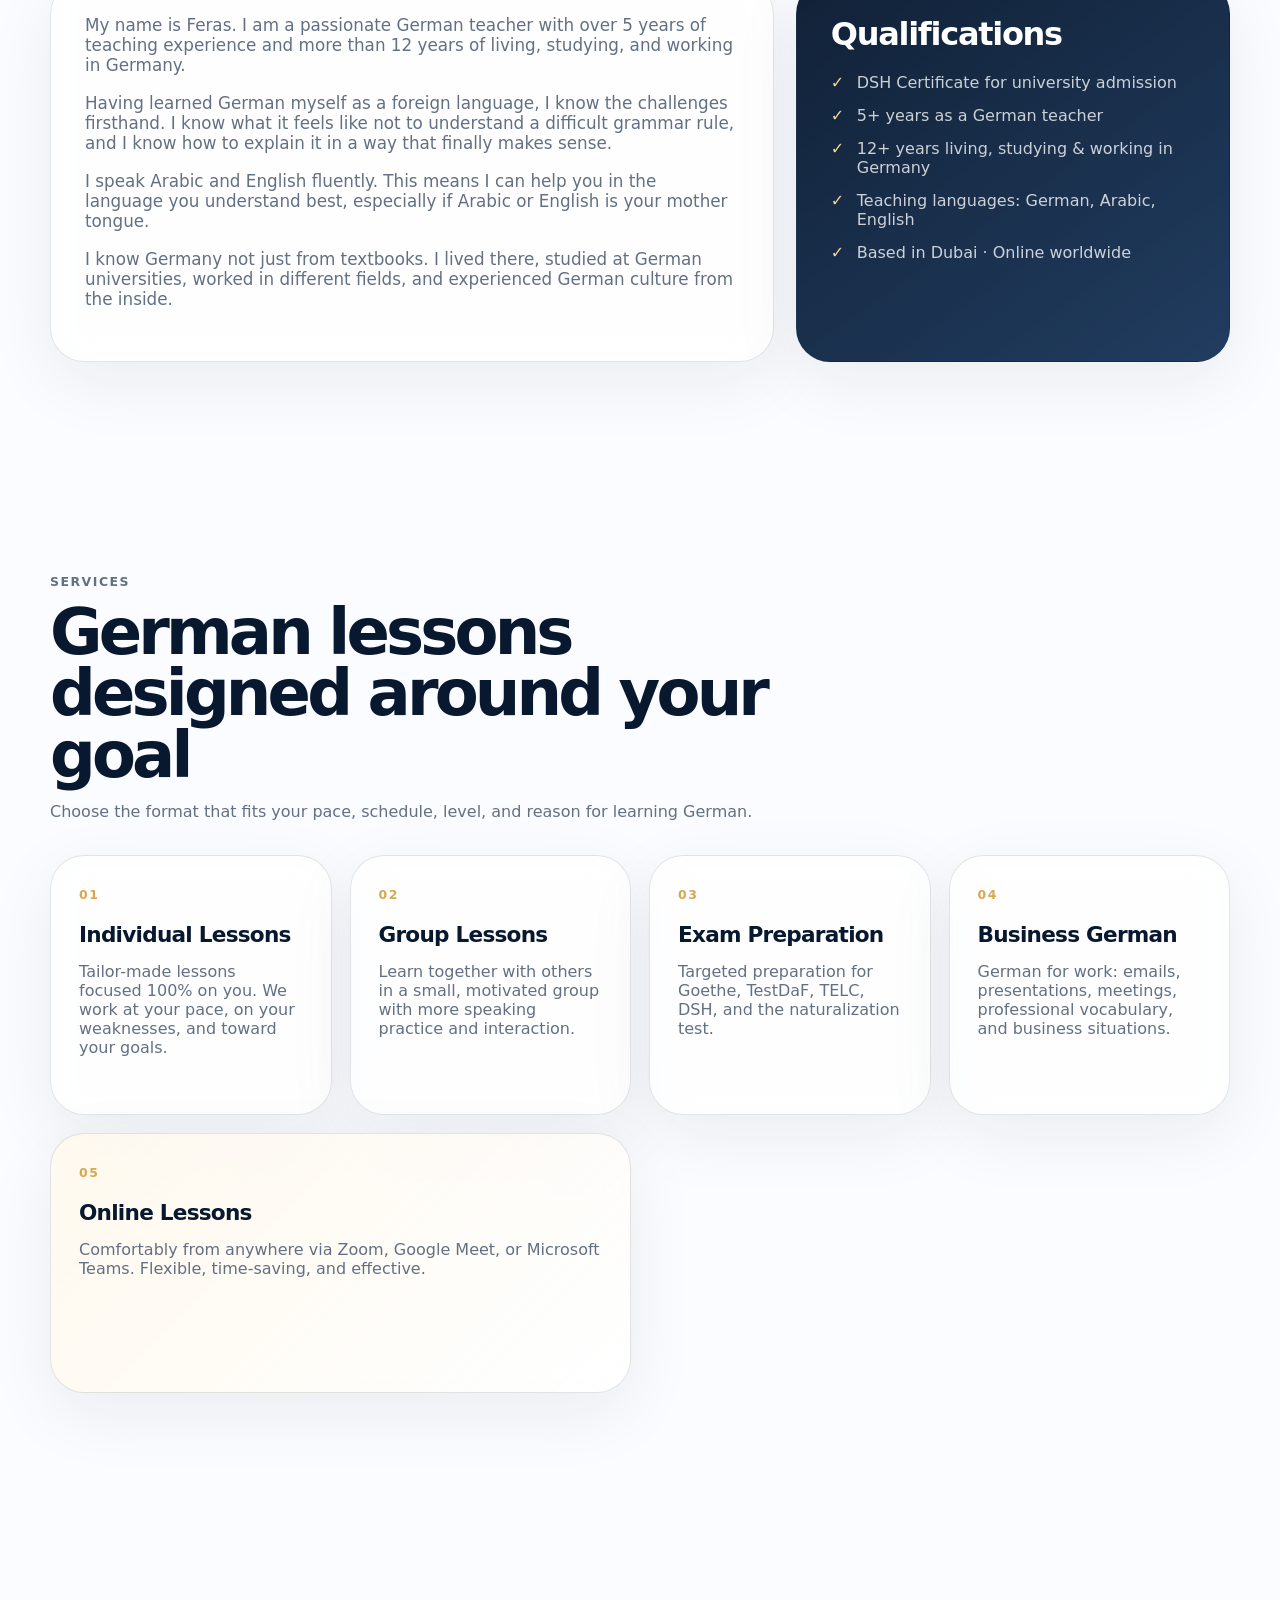
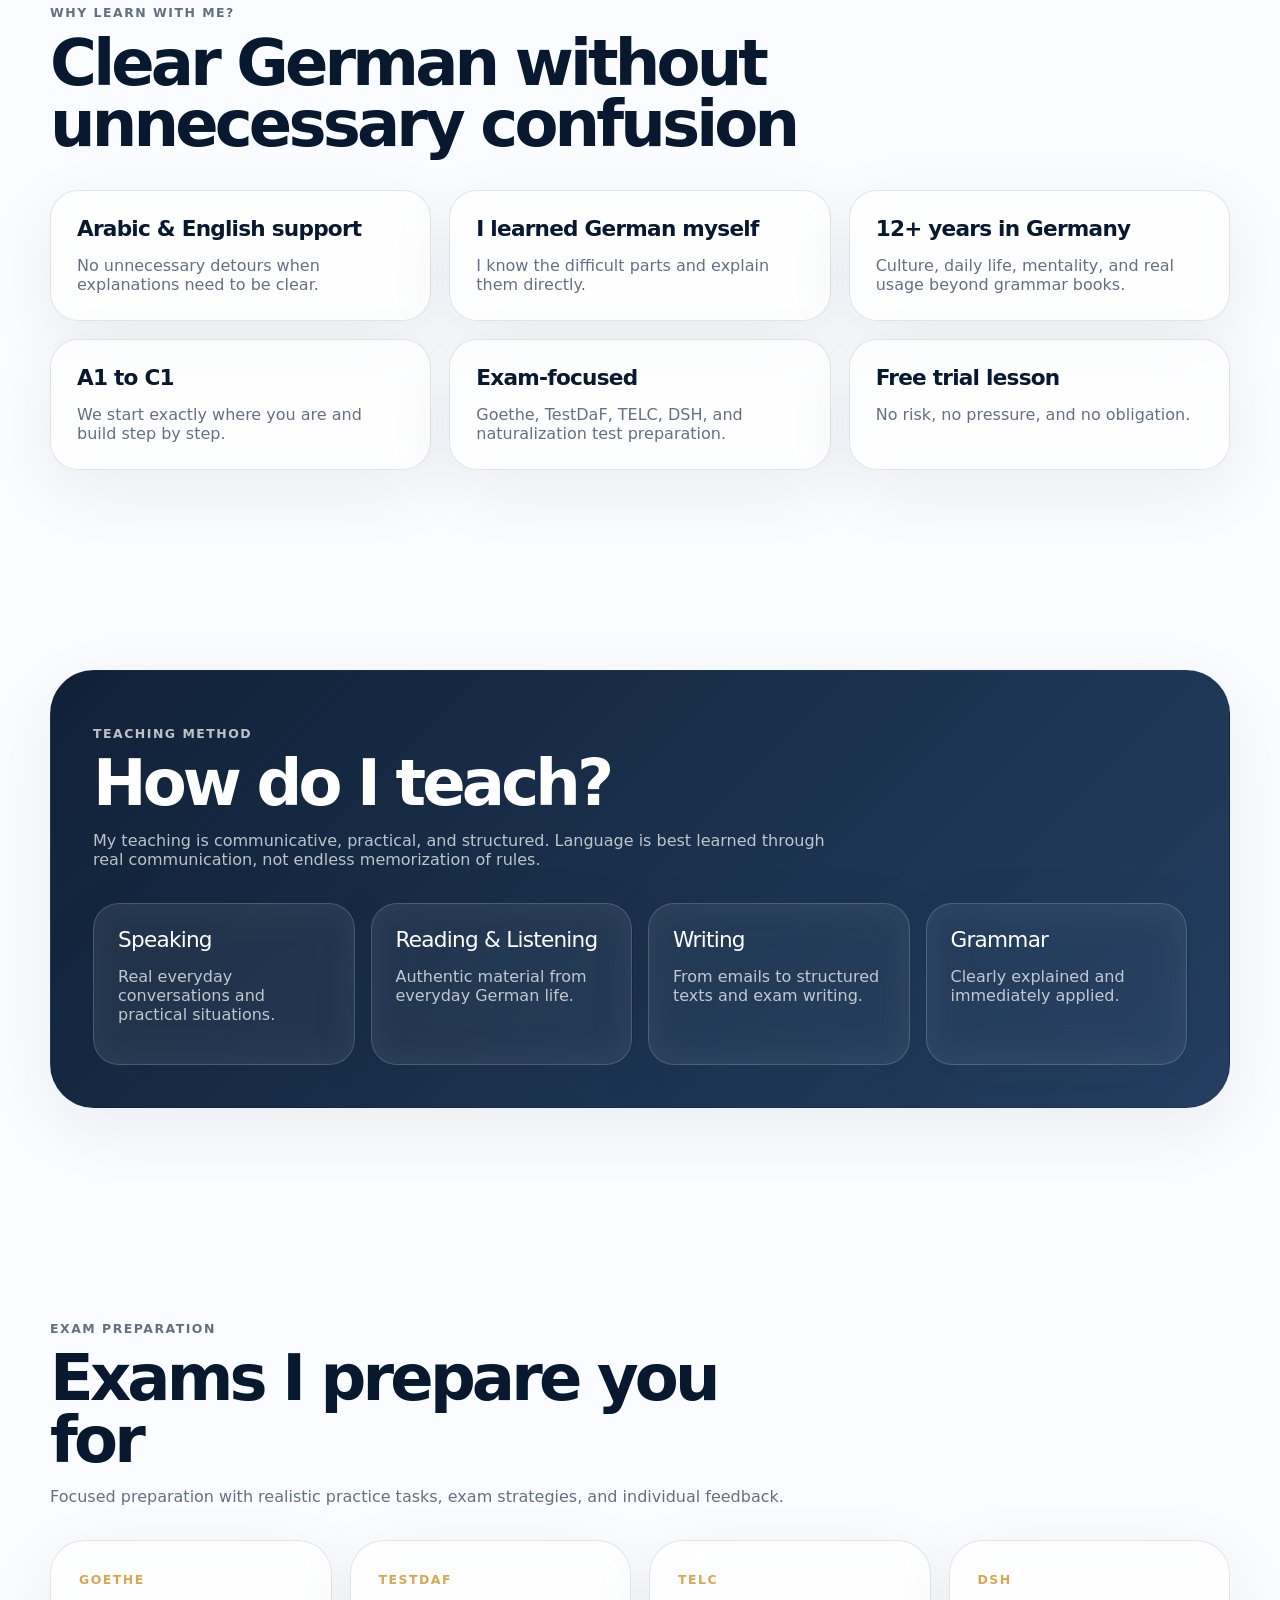
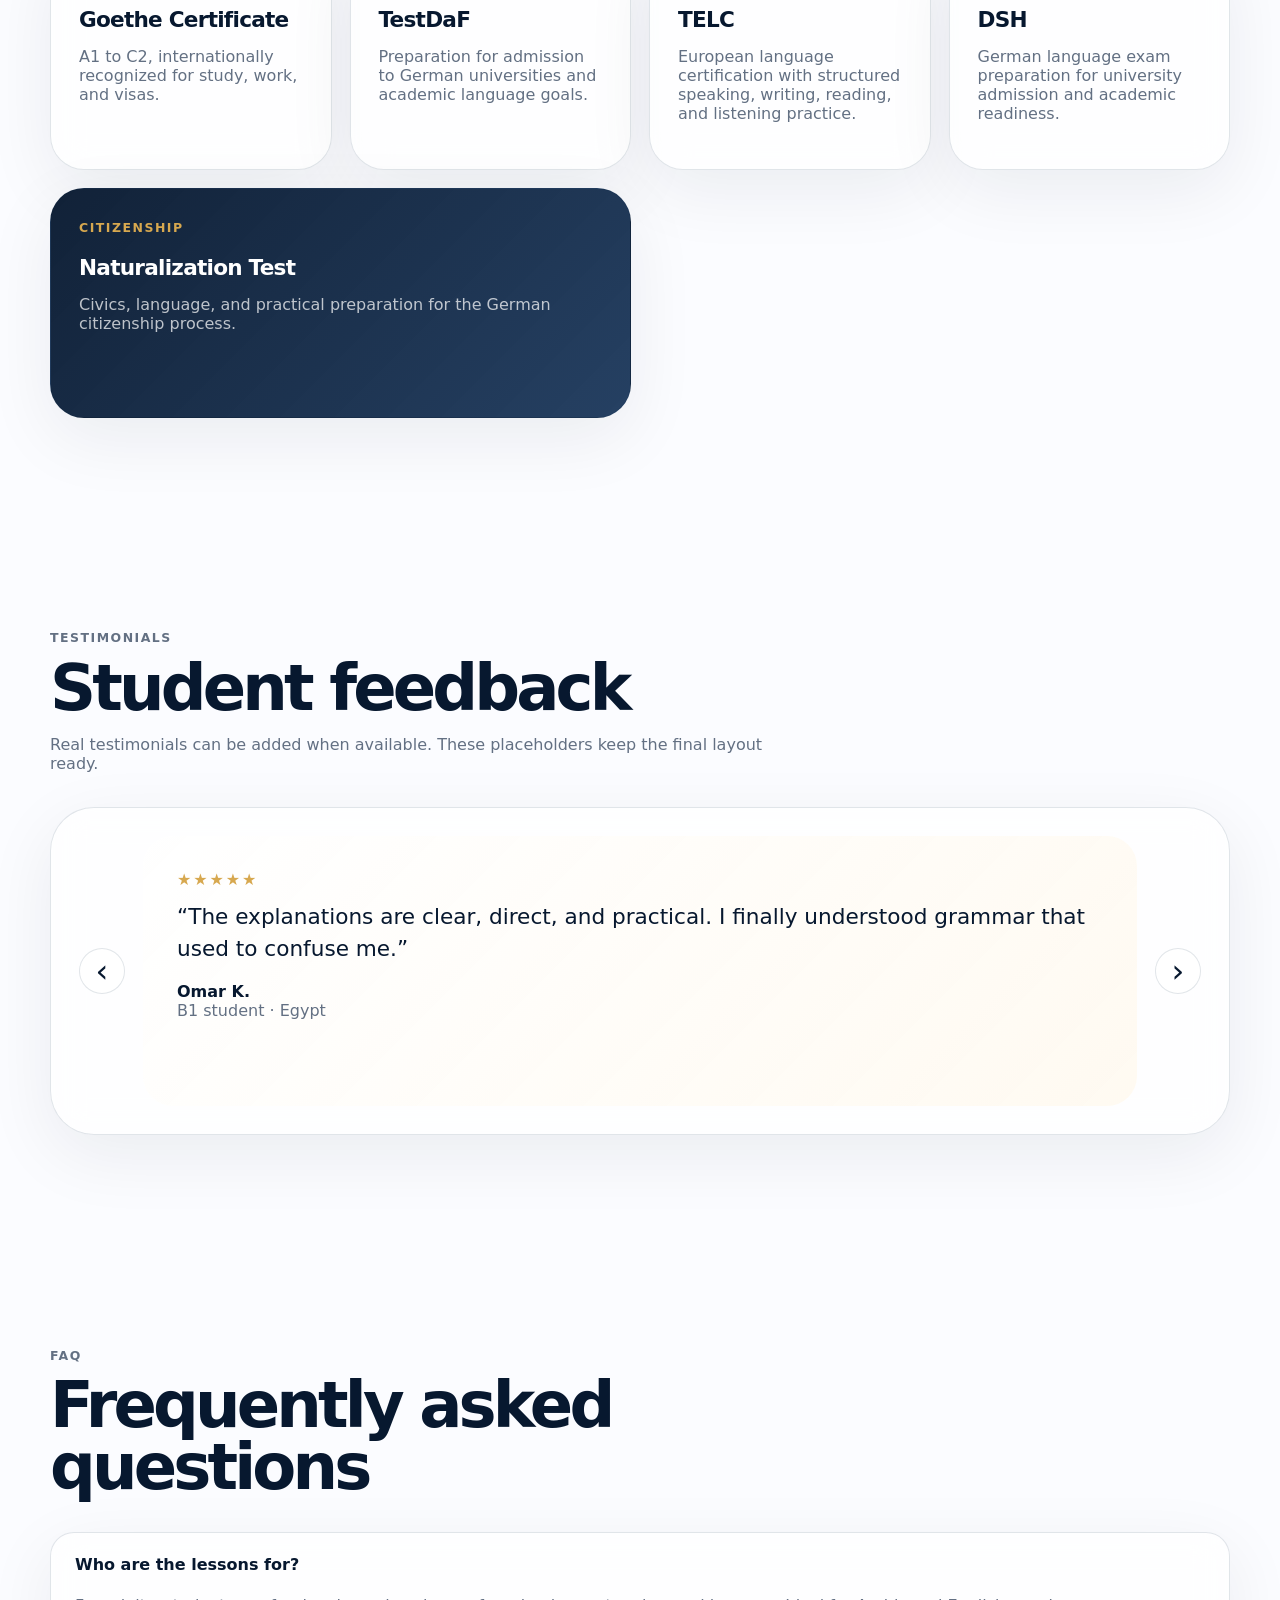
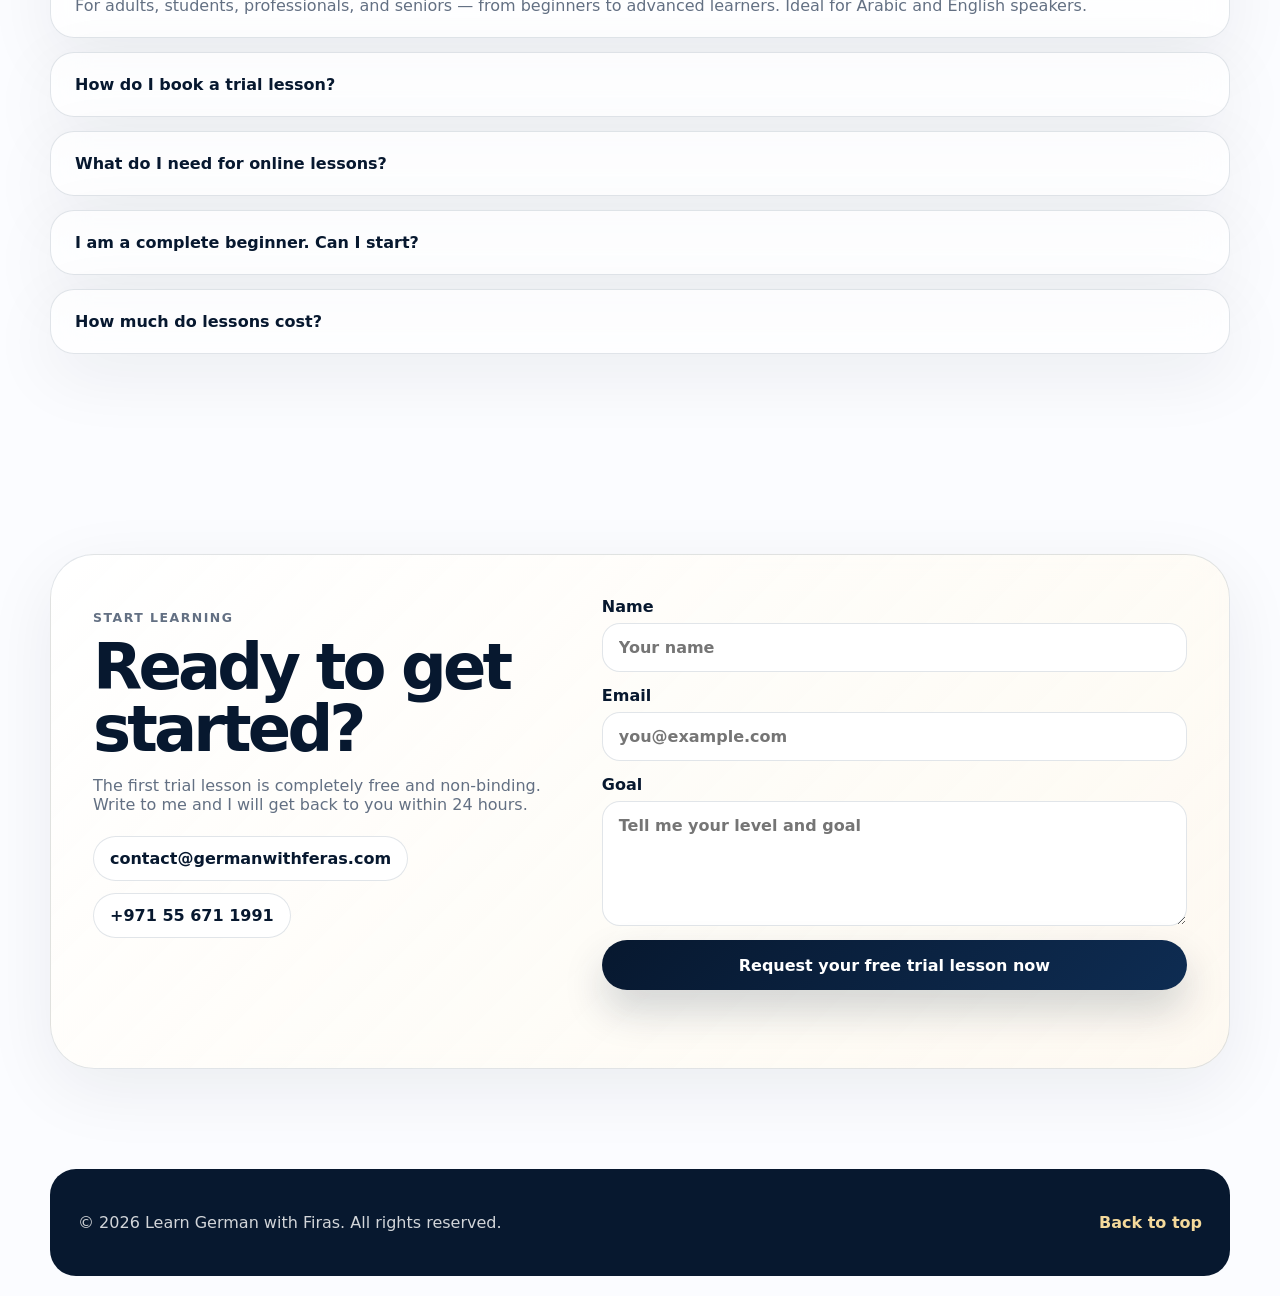
==== commit 294233ee: "Update index.html" ====
--- a/index.html
+++ b/index.html
@@ -53,7 +53,8 @@
     <section class="hero section" aria-labelledby="hero-title">
       <div class="hero-copy reveal">
         <p class="eyebrow"><span></span>Online worldwide · In-person in Dubai · A1 to C1</p>
-        <h1 id="hero-title">Learn German with Firas – Private German Lessons in Dubai</h1>
+        <h1 id="hero-title">Learn German with Firas – German Lessons in Dubai, UAE and Online"
+</h1>
         <p class="hero-lead">Professional private German lessons in Dubai and online for Arabic and English speakers. Personalized one-to-one classes tailored to your goals, level, and schedule.</p>
         <div class="hero-actions">
           <a class="btn btn-primary" href="#contact">Book your free trial lesson</a>
--- a/css/style.css
+++ b/css/style.css
@@ -58,3 +58,41 @@
 html[dir="rtl"] .whatsapp-float{right:auto;left:20px}
 @media(max-width:920px){html[dir="rtl"] .main-nav{right:0;left:0}}
 @media(max-width:620px){html[dir="rtl"] .floating-card{inset:auto}}
+.header-right{
+  display:flex;
+  align-items:center;
+  gap:14px;
+}
+
+.language-btn{
+  display:flex;
+  align-items:center;
+  justify-content:center;
+  height:46px;
+  padding:0 18px;
+  border-radius:999px;
+  border:1px solid var(--line);
+  background:#fff;
+  color:var(--navy);
+  font-weight:800;
+  white-space:nowrap;
+  transition:.25s var(--ease);
+}
+
+.language-btn:hover{
+  background:var(--navy);
+  color:#fff;
+  transform:translateY(-1px);
+}
+
+@media(max-width:920px){
+  .header-right{
+    gap:8px;
+  }
+
+  .language-btn{
+    height:42px;
+    padding:0 14px;
+    font-size:.9rem;
+  }
+}
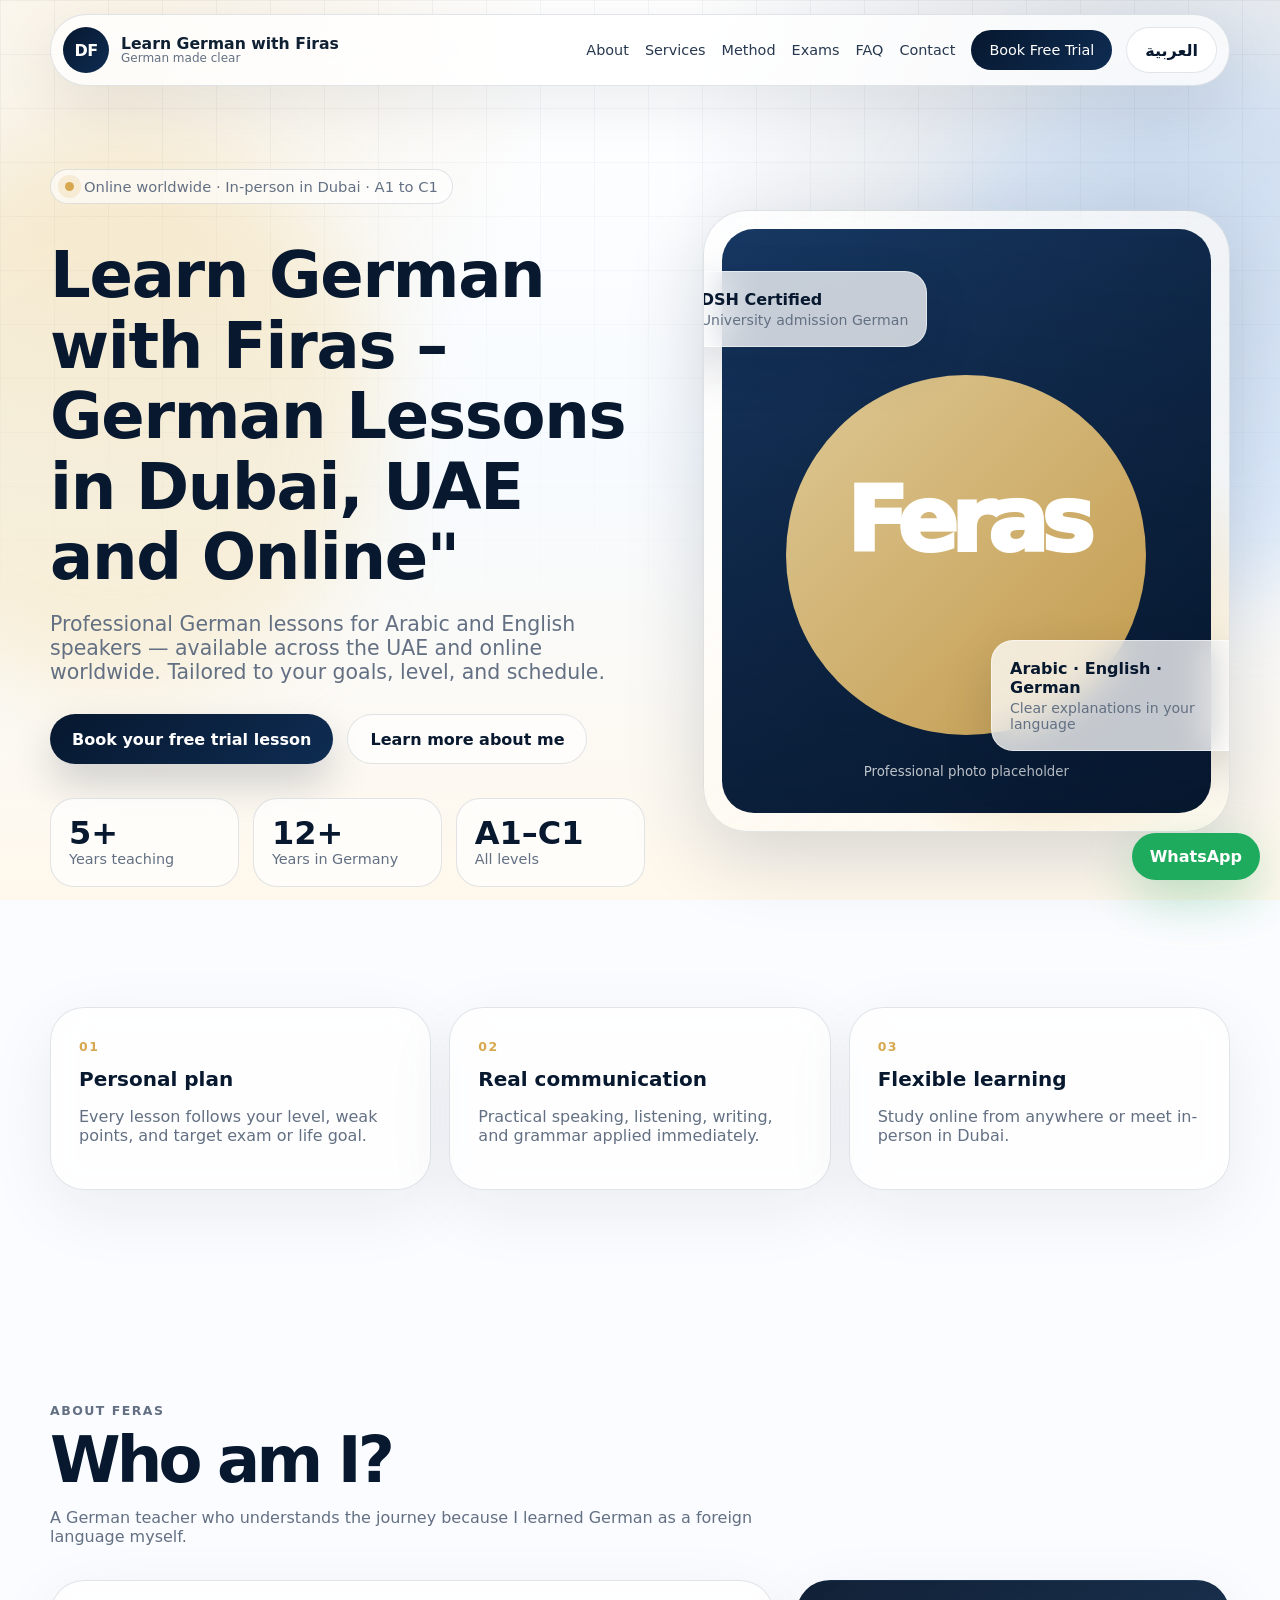
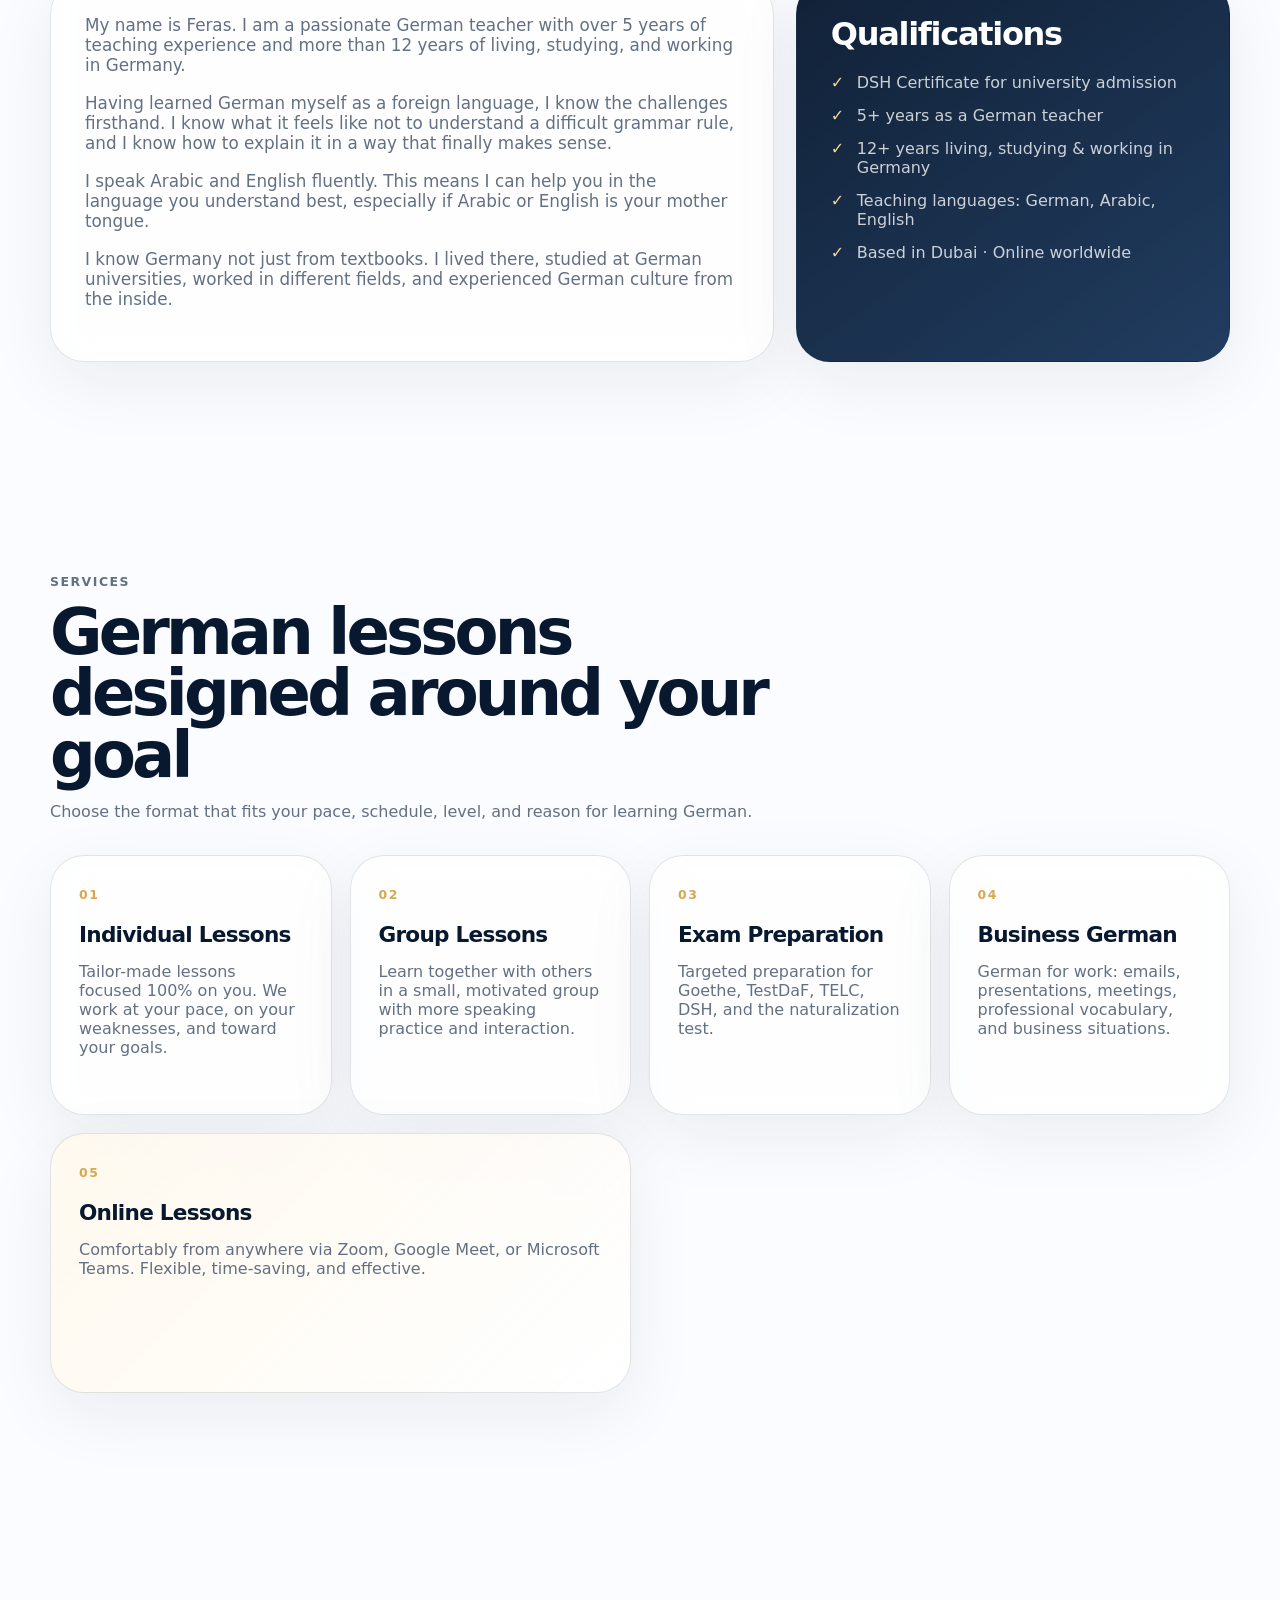
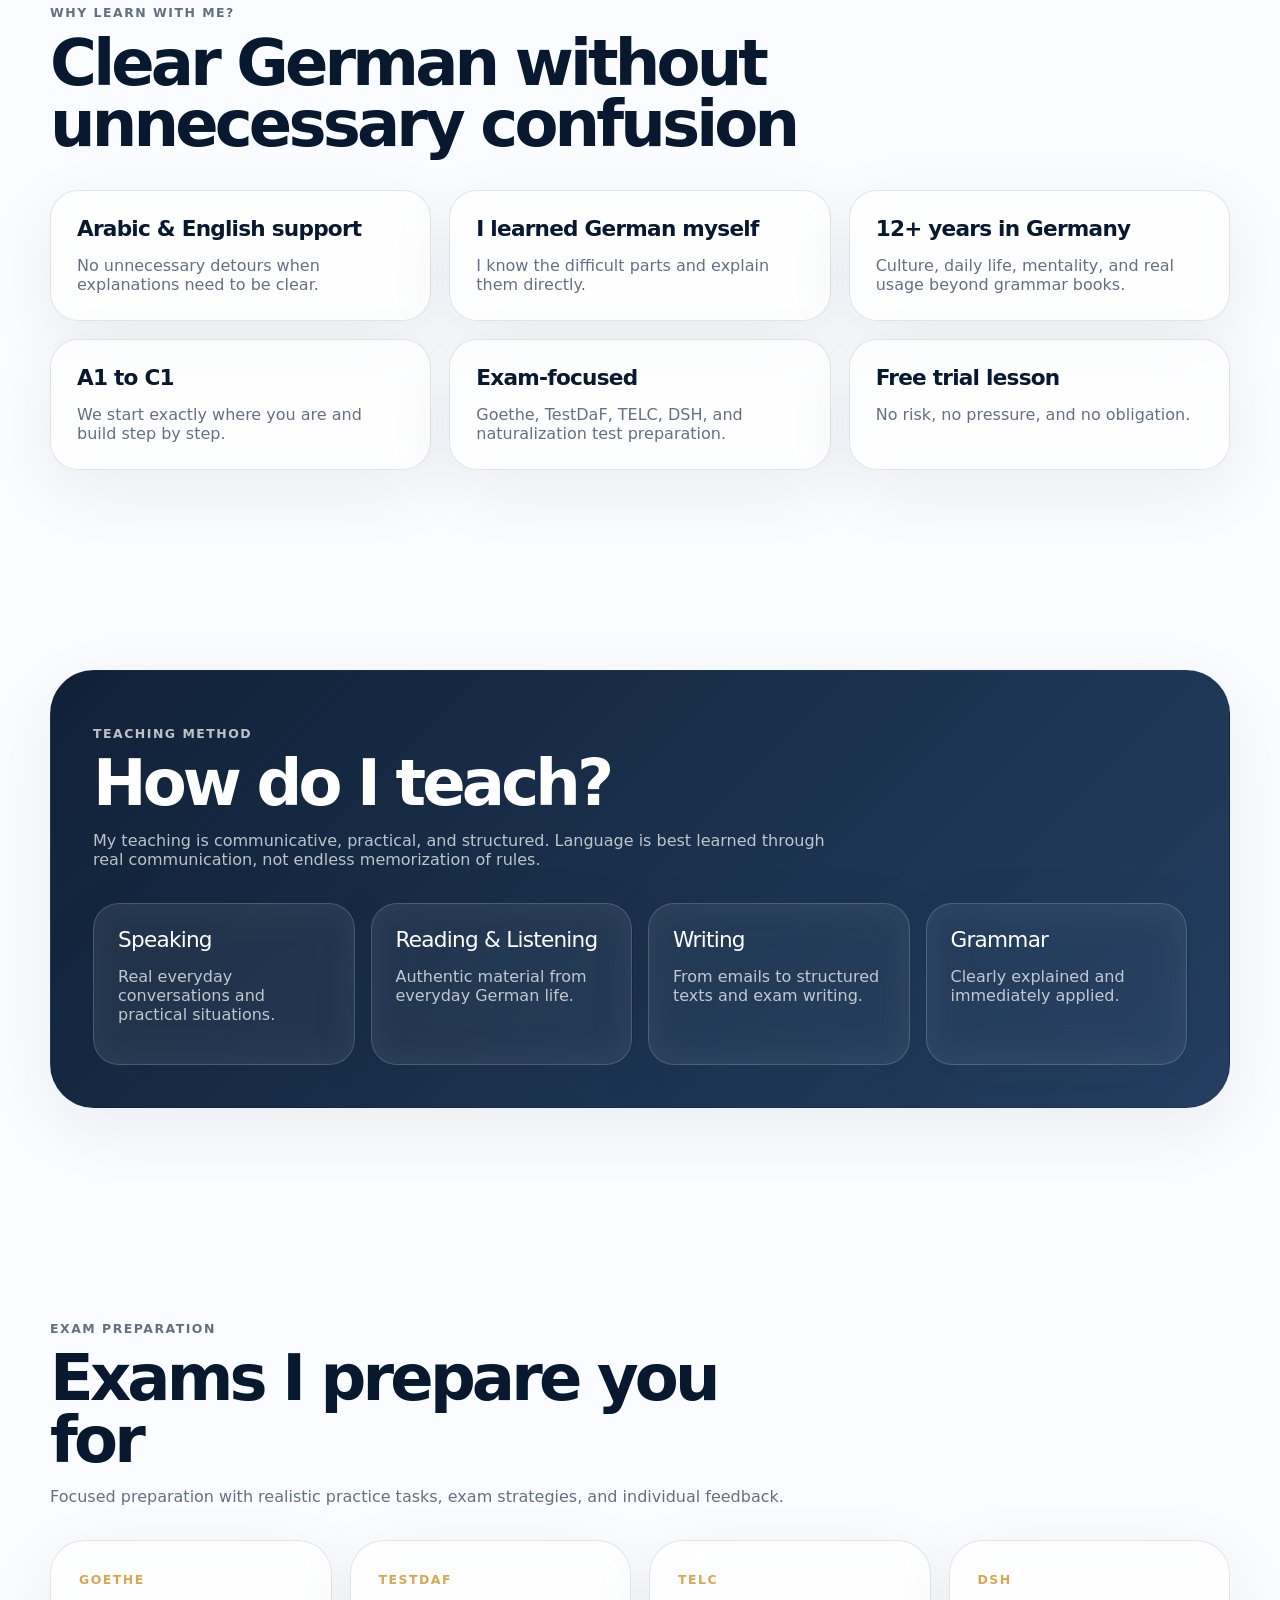
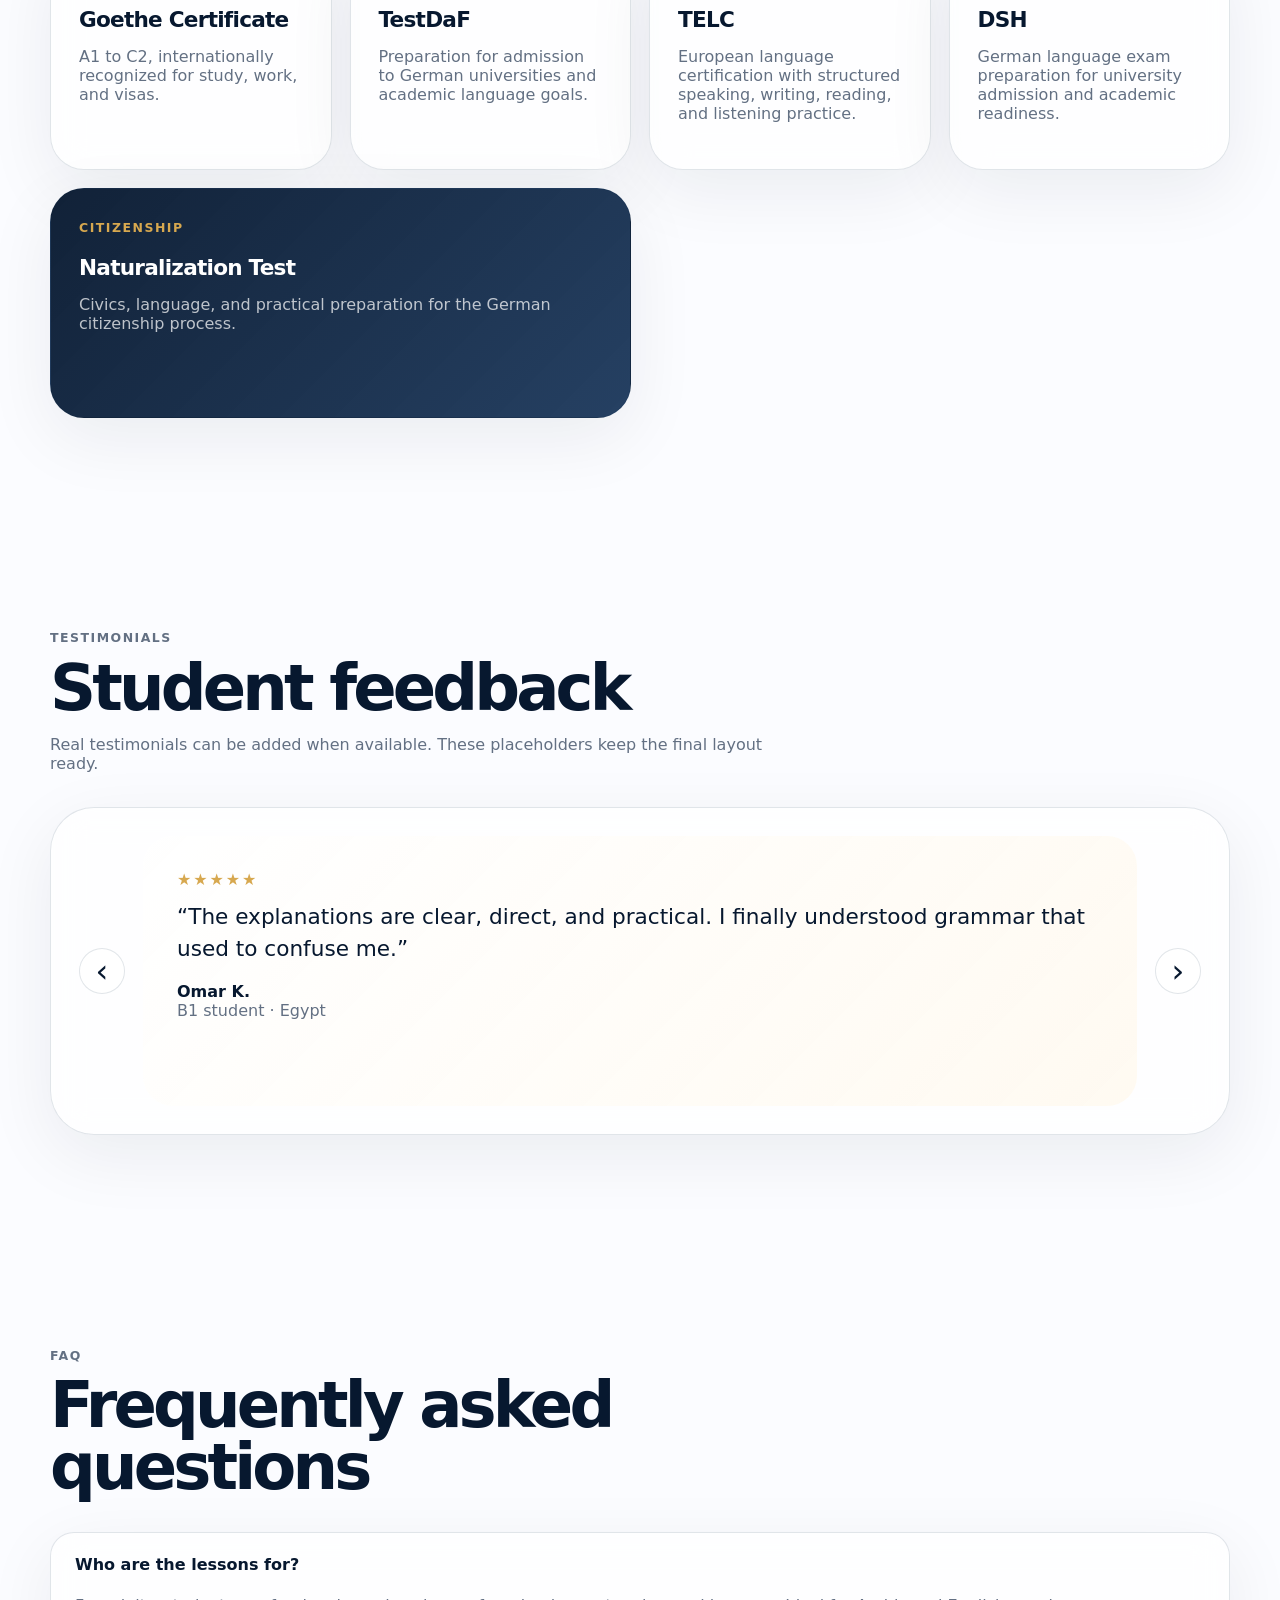
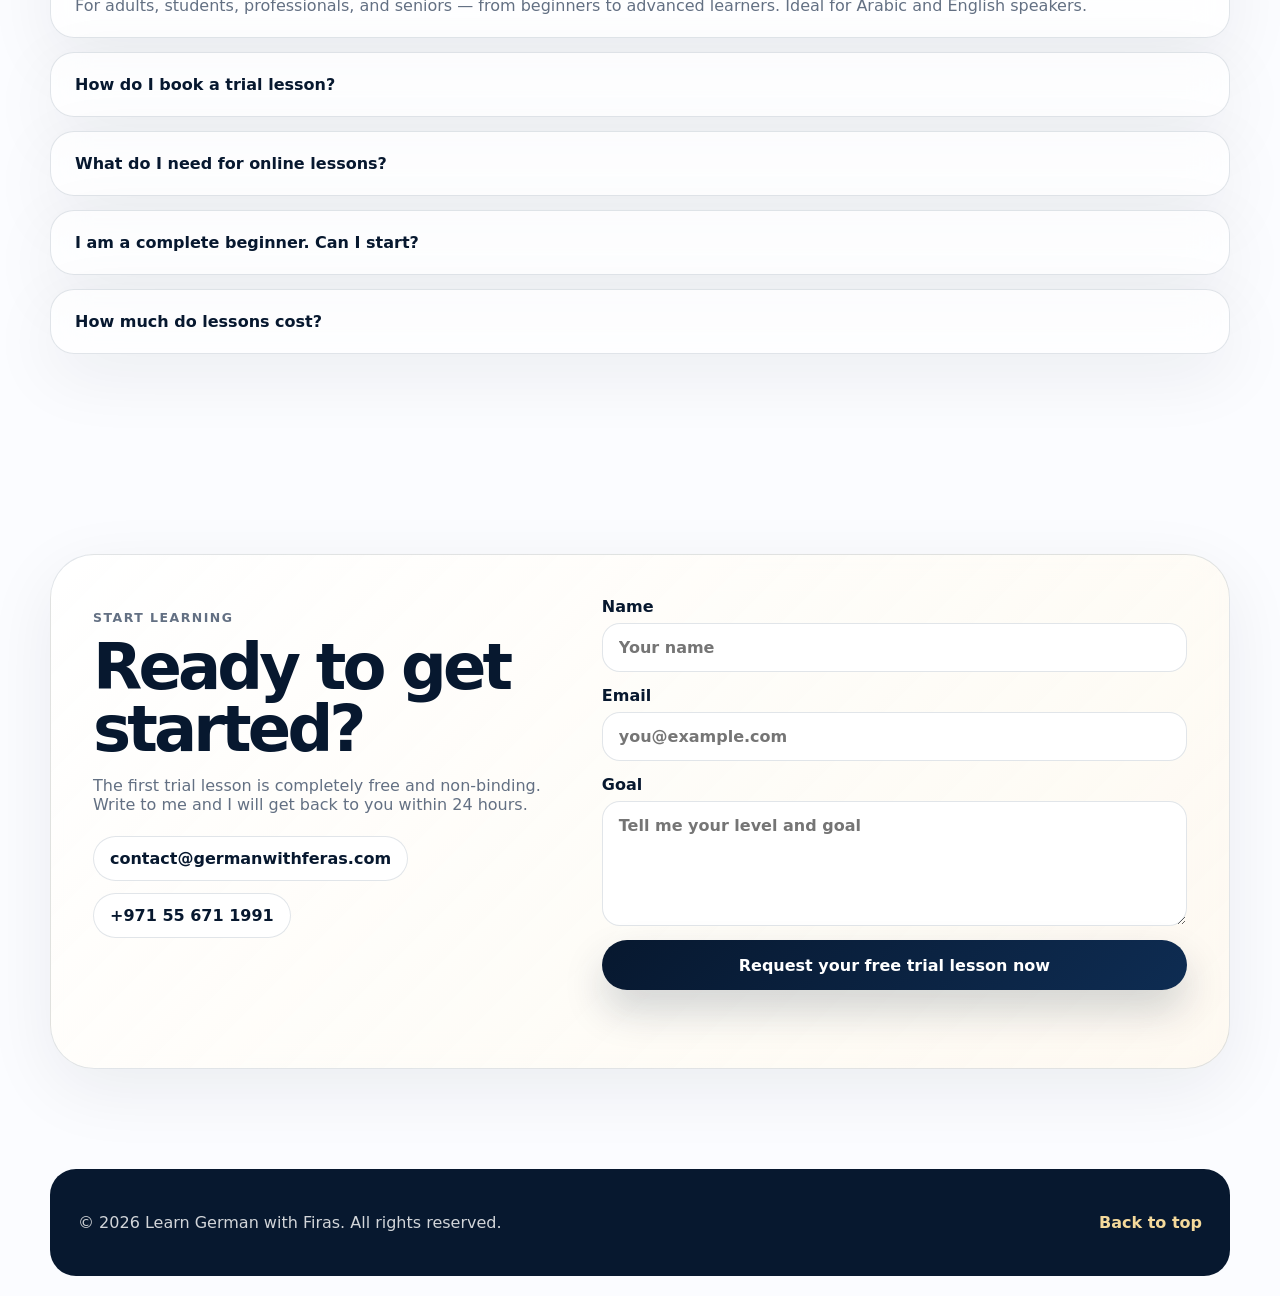
==== commit d18285b1: "Update index.html" ====
--- a/index.html
+++ b/index.html
@@ -55,7 +55,7 @@
         <p class="eyebrow"><span></span>Online worldwide · In-person in Dubai · A1 to C1</p>
         <h1 id="hero-title">Learn German with Firas – German Lessons in Dubai, UAE and Online"
 </h1>
-        <p class="hero-lead">Professional private German lessons in Dubai and online for Arabic and English speakers. Personalized one-to-one classes tailored to your goals, level, and schedule.</p>
+        <p class="hero-lead">Professional German lessons for Arabic and English speakers — available across the UAE and online worldwide. Tailored to your goals, level, and schedule.</p>
         <div class="hero-actions">
           <a class="btn btn-primary" href="#contact">Book your free trial lesson</a>
           <a class="btn btn-ghost" href="#about">Learn more about me</a>
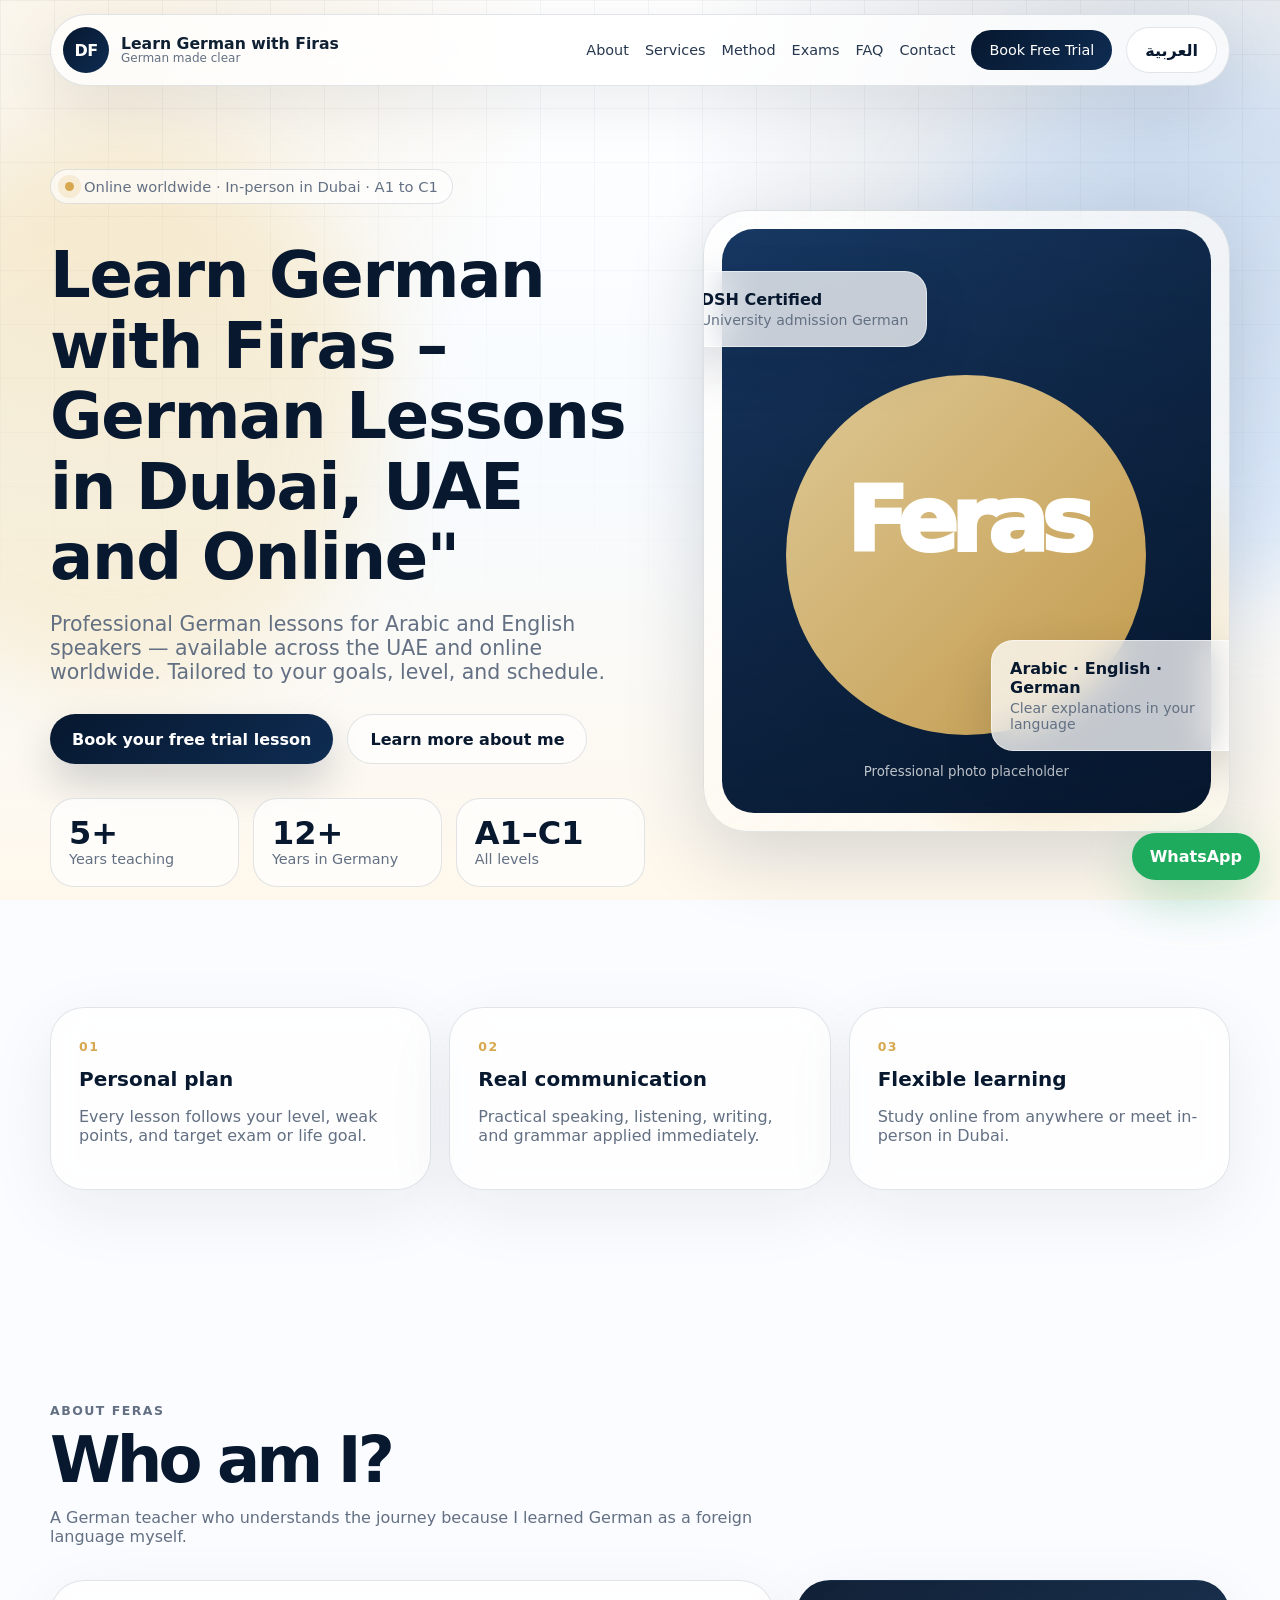
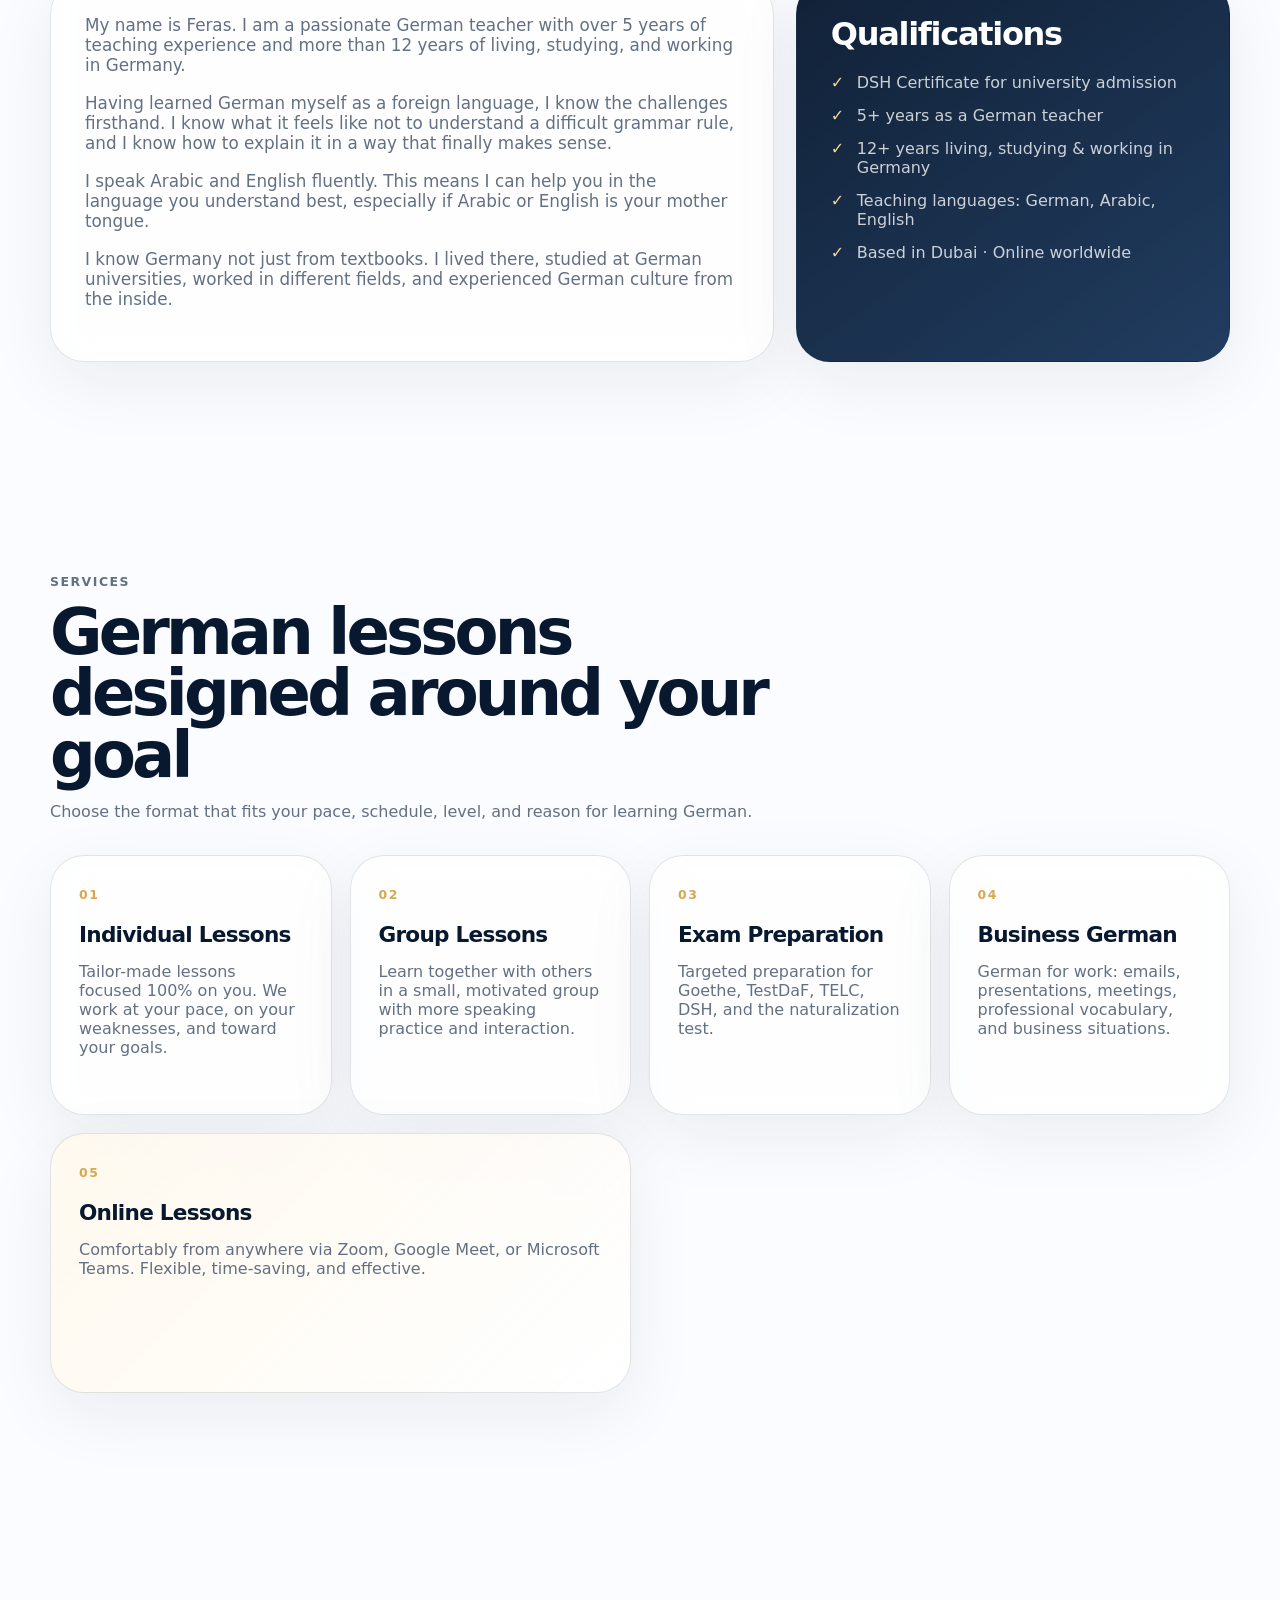
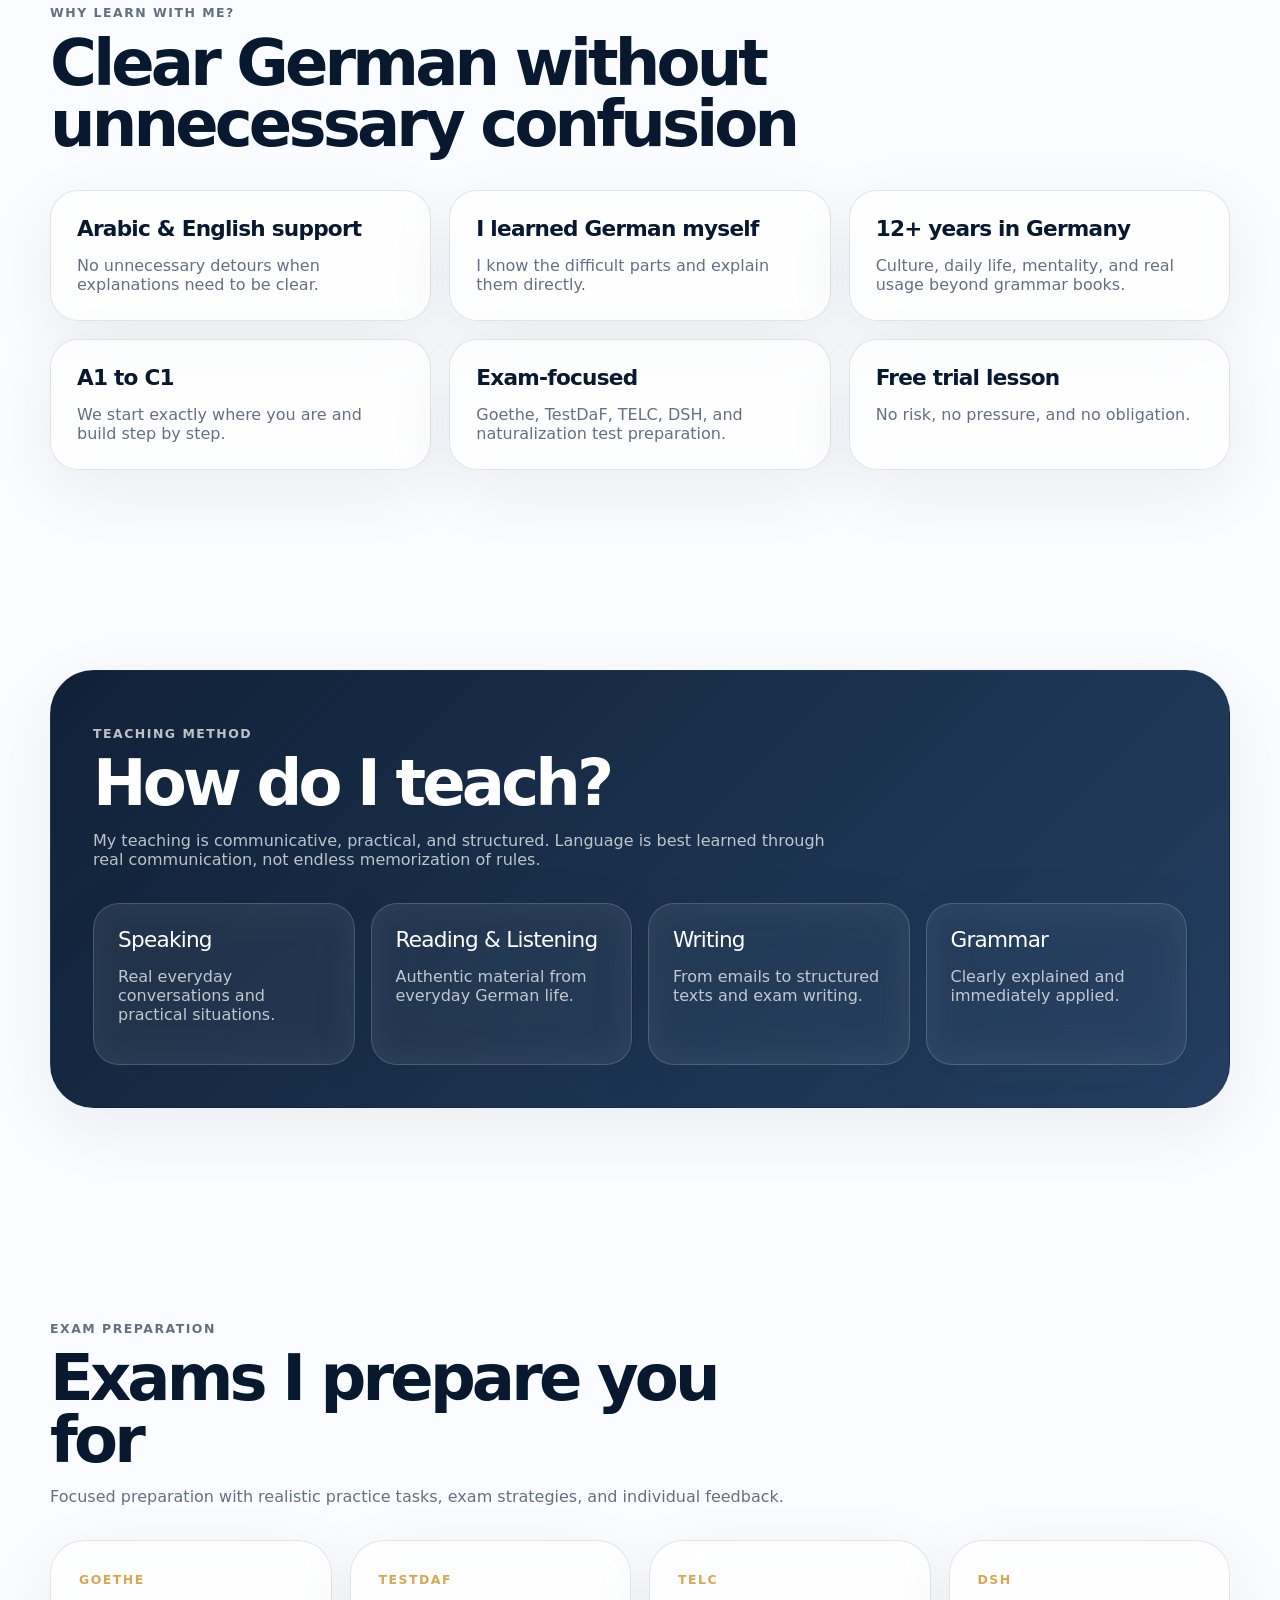
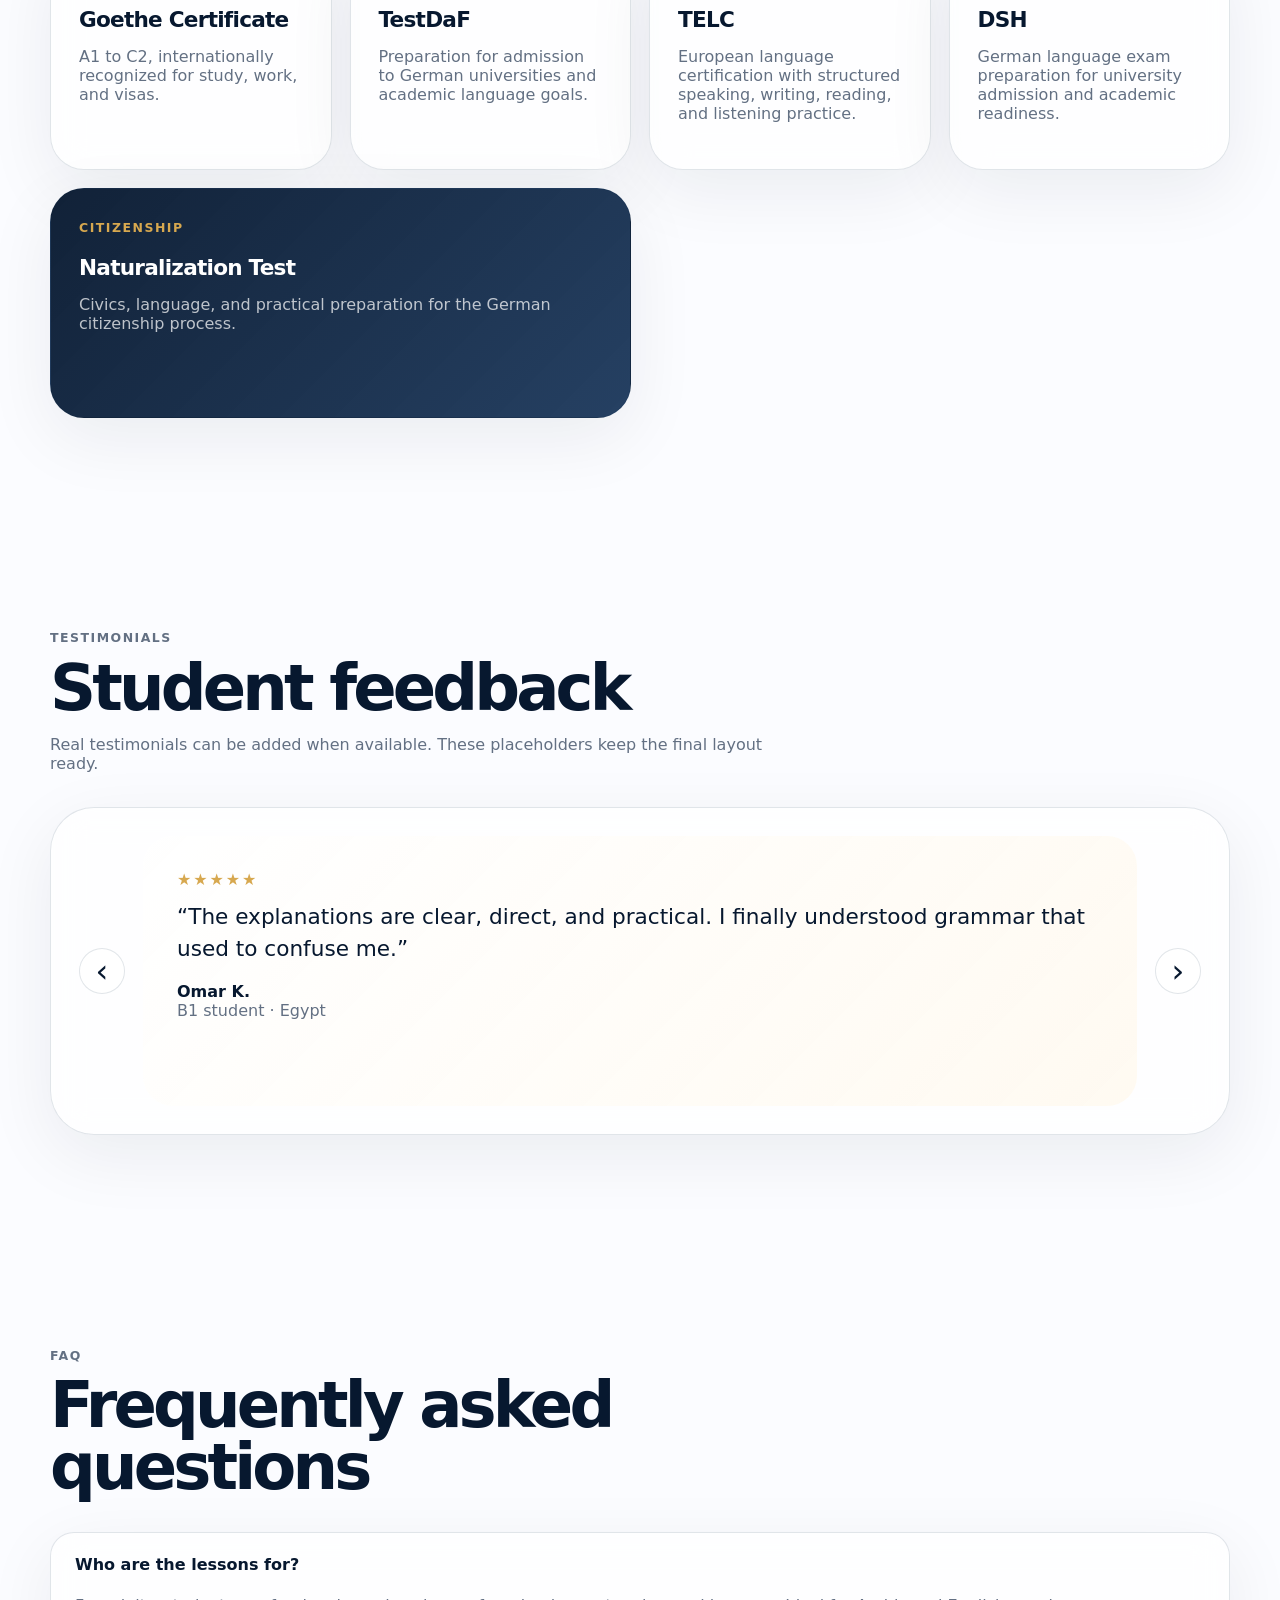
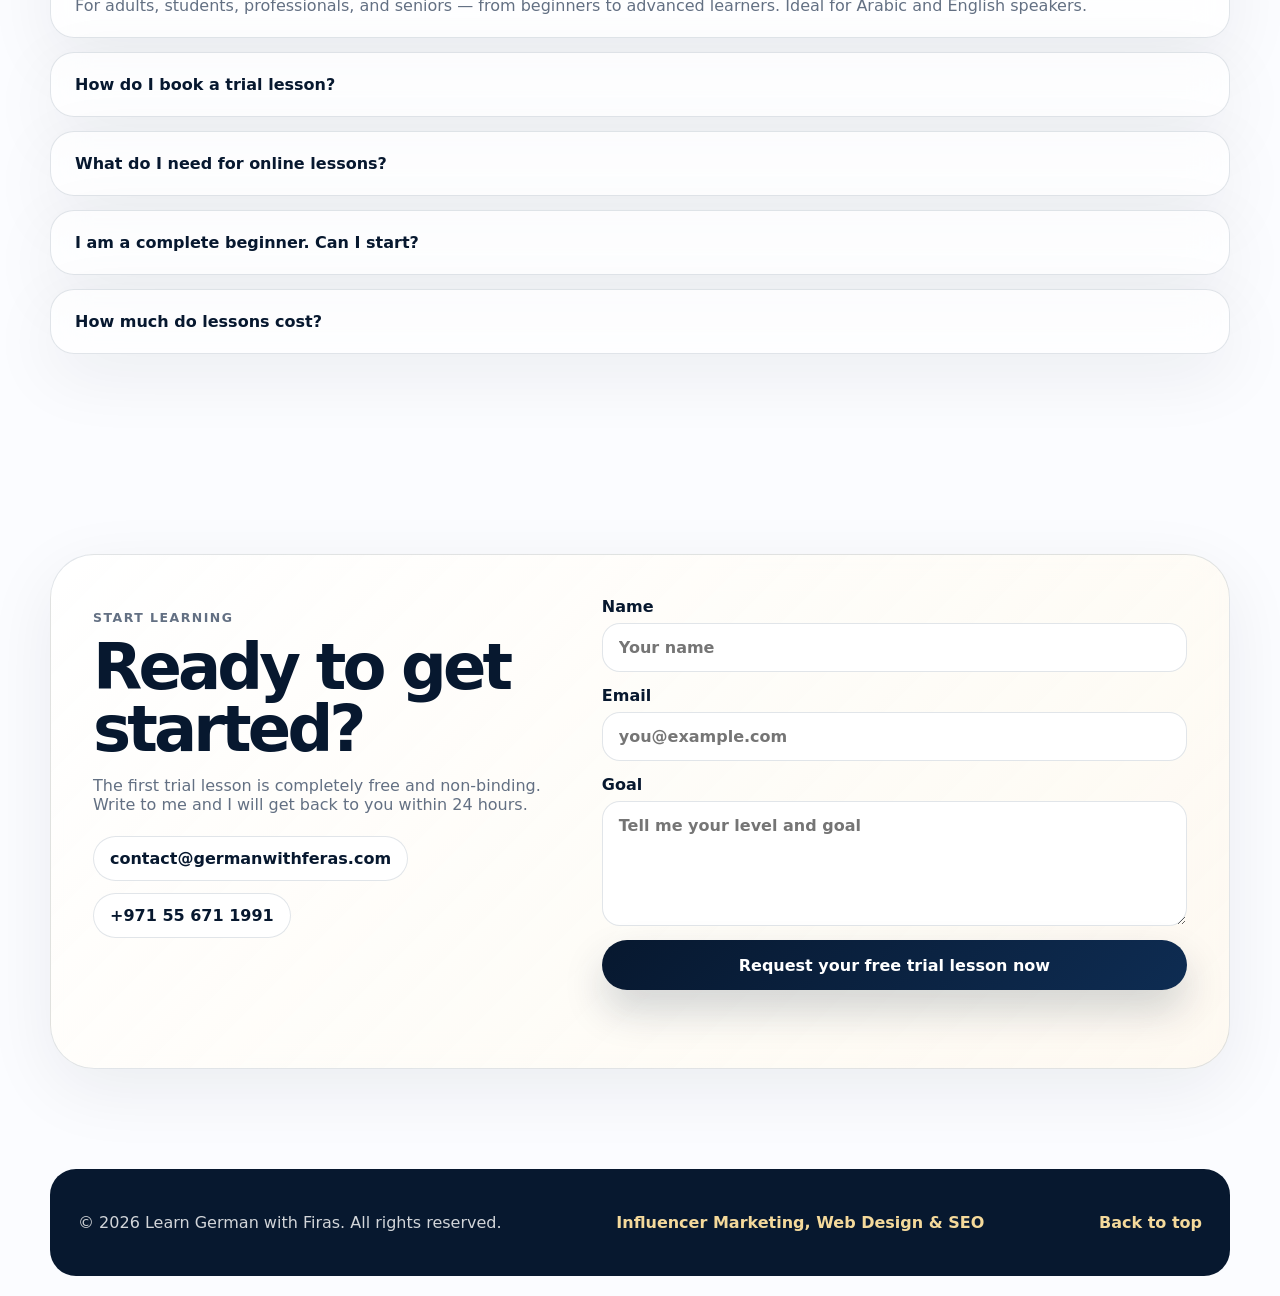
==== commit f255112b: "Update footer with credit link and back to top Added footer credit link for influencer marketing and" ====
--- a/index.html
+++ b/index.html
@@ -12,6 +12,219 @@
   <meta name="theme-color" content="#081b33" />
   <link rel="icon" href="assets/favicon.svg" type="image/svg+xml" />
   <link rel="stylesheet" href="css/style.css" />
+  <script type="application/ld+json">
+{
+  "@context": "https://schema.org",
+  "@graph": [
+    {
+      "@type": "WebSite",
+      "@id": "https://germanwithfiras.com/#website",
+      "url": "https://germanwithfiras.com/",
+      "name": "Learn German with Firas",
+      "alternateName": [
+        "German with Firas",
+        "germanwithfiras.com"
+      ]
+    },
+    {
+      "@type": "WebPage",
+      "@id": "https://germanwithfiras.com/#webpage",
+      "url": "https://germanwithfiras.com/",
+      "name": "Learn German with Firas | Private German Tutor in Dubai",
+      "description": "Professional German lessons for Arabic and English speakers. Online worldwide and in-person in Dubai. A1 to C1.",
+      "isPartOf": {
+        "@id": "https://germanwithfiras.com/#website"
+      },
+      "inLanguage": "en",
+      "about": [
+        {
+          "@id": "https://germanwithfiras.com/#teacher"
+        },
+        {
+          "@id": "https://germanwithfiras.com/#german-lessons"
+        }
+      ],
+      "mainEntity": {
+        "@id": "https://germanwithfiras.com/#german-lessons"
+      }
+    },
+    {
+      "@type": "Person",
+      "@id": "https://germanwithfiras.com/#teacher",
+      "name": "Feras",
+      "url": "https://germanwithfiras.com/#about",
+      "jobTitle": "German Teacher and Private German Tutor",
+      "description": "German teacher with over 5 years of teaching experience and more than 12 years living, studying, and working in Germany. Based in Dubai and teaching online worldwide.",
+      "knowsLanguage": [
+        "de",
+        "ar",
+        "en"
+      ],
+      "knowsAbout": [
+        "German language teaching",
+        "German grammar",
+        "German speaking",
+        "Goethe exam preparation",
+        "TestDaF preparation",
+        "TELC preparation",
+        "DSH preparation",
+        "Business German"
+      ],
+      "workLocation": {
+        "@type": "Place",
+        "name": "Dubai, United Arab Emirates",
+        "address": {
+          "@type": "PostalAddress",
+          "addressLocality": "Dubai",
+          "addressCountry": "AE"
+        }
+      },
+      "hasCredential": {
+        "@type": "EducationalOccupationalCredential",
+        "name": "DSH Certificate for university admission",
+        "credentialCategory": "Certificate"
+      },
+      "contactPoint": {
+        "@type": "ContactPoint",
+        "contactType": "student enquiries",
+        "telephone": "+971556711991",
+        "email": "contact@germanwithferas.com",
+        "availableLanguage": [
+          "de",
+          "ar",
+          "en"
+        ],
+        "areaServed": [
+          "United Arab Emirates",
+          "Worldwide"
+        ]
+      },
+      "hasOfferCatalog": {
+        "@id": "https://germanwithfiras.com/#services"
+      }
+    },
+    {
+      "@type": "Service",
+      "@id": "https://germanwithfiras.com/#german-lessons",
+      "name": "German Lessons in Dubai, UAE and Online",
+      "alternateName": "Private German Tutoring",
+      "serviceType": "German language lessons and private German tutoring",
+      "description": "Personalized German lessons for Arabic and English speakers from A1 to C1, available in person in Dubai and online worldwide.",
+      "provider": {
+        "@id": "https://germanwithfiras.com/#teacher"
+      },
+      "areaServed": [
+        {
+          "@type": "City",
+          "name": "Dubai"
+        },
+        {
+          "@type": "Country",
+          "name": "United Arab Emirates"
+        },
+        "Worldwide"
+      ],
+      "audience": {
+        "@type": "EducationalAudience",
+        "audienceType": "Adults, students, professionals and seniors; Arabic and English speakers; German learners from A1 to C1",
+        "educationalRole": "student"
+      },
+      "availableChannel": [
+        {
+          "@type": "ServiceChannel",
+          "name": "Online German lessons",
+          "serviceUrl": "https://germanwithfiras.com/#contact",
+          "availableLanguage": [
+            "de",
+            "ar",
+            "en"
+          ]
+        },
+        {
+          "@type": "ServiceChannel",
+          "name": "In-person German lessons in Dubai",
+          "serviceUrl": "https://germanwithfiras.com/#contact",
+          "availableLanguage": [
+            "de",
+            "ar",
+            "en"
+          ],
+          "serviceLocation": {
+            "@type": "Place",
+            "name": "Dubai, United Arab Emirates",
+            "address": {
+              "@type": "PostalAddress",
+              "addressLocality": "Dubai",
+              "addressCountry": "AE"
+            }
+          }
+        }
+      ],
+      "hasOfferCatalog": {
+        "@id": "https://germanwithfiras.com/#services"
+      }
+    },
+    {
+      "@type": "OfferCatalog",
+      "@id": "https://germanwithfiras.com/#services",
+      "name": "German Lesson Services",
+      "itemListElement": [
+        {
+          "@type": "Service",
+          "@id": "https://germanwithfiras.com/#individual-lessons",
+          "name": "Individual German Lessons",
+          "serviceType": "Individual German lessons",
+          "description": "Tailor-made lessons focused on the learner's pace, weaknesses, and goals.",
+          "provider": {
+            "@id": "https://germanwithfiras.com/#teacher"
+          }
+        },
+        {
+          "@type": "Service",
+          "@id": "https://germanwithfiras.com/#group-lessons",
+          "name": "Group German Lessons",
+          "serviceType": "Group German lessons",
+          "description": "German lessons in small motivated groups with speaking practice and interaction.",
+          "provider": {
+            "@id": "https://germanwithfiras.com/#teacher"
+          }
+        },
+        {
+          "@type": "Service",
+          "@id": "https://germanwithfiras.com/#exam-preparation",
+          "name": "German Exam Preparation",
+          "serviceType": "Goethe, TestDaF, TELC, DSH and naturalization test preparation",
+          "description": "Focused German exam preparation with realistic practice tasks, exam strategies, and individual feedback.",
+          "provider": {
+            "@id": "https://germanwithfiras.com/#teacher"
+          }
+        },
+        {
+          "@type": "Service",
+          "@id": "https://germanwithfiras.com/#business-german",
+          "name": "Business German",
+          "serviceType": "Business German lessons",
+          "description": "German for work, including emails, presentations, meetings, professional vocabulary, and business situations.",
+          "provider": {
+            "@id": "https://germanwithfiras.com/#teacher"
+          }
+        },
+        {
+          "@type": "Service",
+          "@id": "https://germanwithfiras.com/#online-lessons",
+          "name": "Online German Lessons",
+          "serviceType": "Online German lessons",
+          "description": "Online German lessons available worldwide via Zoom, Google Meet, or Microsoft Teams.",
+          "provider": {
+            "@id": "https://germanwithfiras.com/#teacher"
+          },
+          "areaServed": "Worldwide"
+        }
+      ]
+    }
+  ]
+}
+</script>
 </head>
 
 <body>
@@ -242,22 +455,88 @@
 </a>
 </div>
         </div>
-        <form class="contact-form" data-contact-form>
-          <label>Name<input name="name" required placeholder="Your name"></label>
-          <label>Email<input name="email" type="email" required placeholder="you@example.com"></label>
-          <label>Goal<textarea name="message" rows="5" required placeholder="Tell me your level and goal"></textarea></label>
-          <button class="btn btn-primary" type="submit">Request your free trial lesson now</button>
-          <p class="form-note" data-form-note></p>
-        </form>
+       <form
+  class="contact-form"
+  data-contact-form
+  action="https://api.web3forms.com/submit"
+  method="POST"
+>
+  <input
+    type="hidden"
+    name="access_key"
+    value="535833b8-c166-46d6-8273-5b8d00d0eb91"
+  >
+
+  <input
+    type="hidden"
+    name="subject"
+    value="New German Lesson Inquiry - germanwithfiras.com"
+  >
+
+  <input
+    type="hidden"
+    name="from_name"
+    value="German with Firas Website"
+  >
+
+  <input
+    type="checkbox"
+    name="botcheck"
+    style="display:none;"
+  >
+
+  <label>
+    Name
+    <input
+      name="name"
+      type="text"
+      required
+      placeholder="Your name"
+    >
+  </label>
+
+  <label>
+    Email
+    <input
+      name="email"
+      type="email"
+      required
+      placeholder="you@example.com"
+    >
+  </label>
+
+  <label>
+    Goal
+    <textarea
+      name="message"
+      rows="5"
+      required
+      placeholder="Tell me your level and goal"
+    ></textarea>
+  </label>
+
+  <button class="btn btn-primary" type="submit">
+    Request your free trial lesson now
+  </button>
+
+  <p class="form-note" data-form-note></p>
+</form>
       </div>
     </section>
   </main>
 
-  <footer class="site-footer">
-    <p>© <span data-year></span> Learn German with Firas. All rights reserved.</p>
-    <a href="#top">Back to top</a>
-  </footer>
-
+ <footer class="site-footer">
+  <p>© <span data-year></span> Learn German with Firas. All rights reserved.</p>
+
+  <a class="footer-credit"
+     href="https://vivamediacreative.com/"
+     target="_blank"
+     rel="noopener">
+    Influencer Marketing, Web Design & SEO
+  </a>
+
+  <a href="#top">Back to top</a>
+</footer>
 <a class="whatsapp-float"
    href="https://wa.me/971556711991?text=Hello%20Feras!%20I%20am%20interested%20in%20German%20lessons."
    aria-label="Contact on WhatsApp"
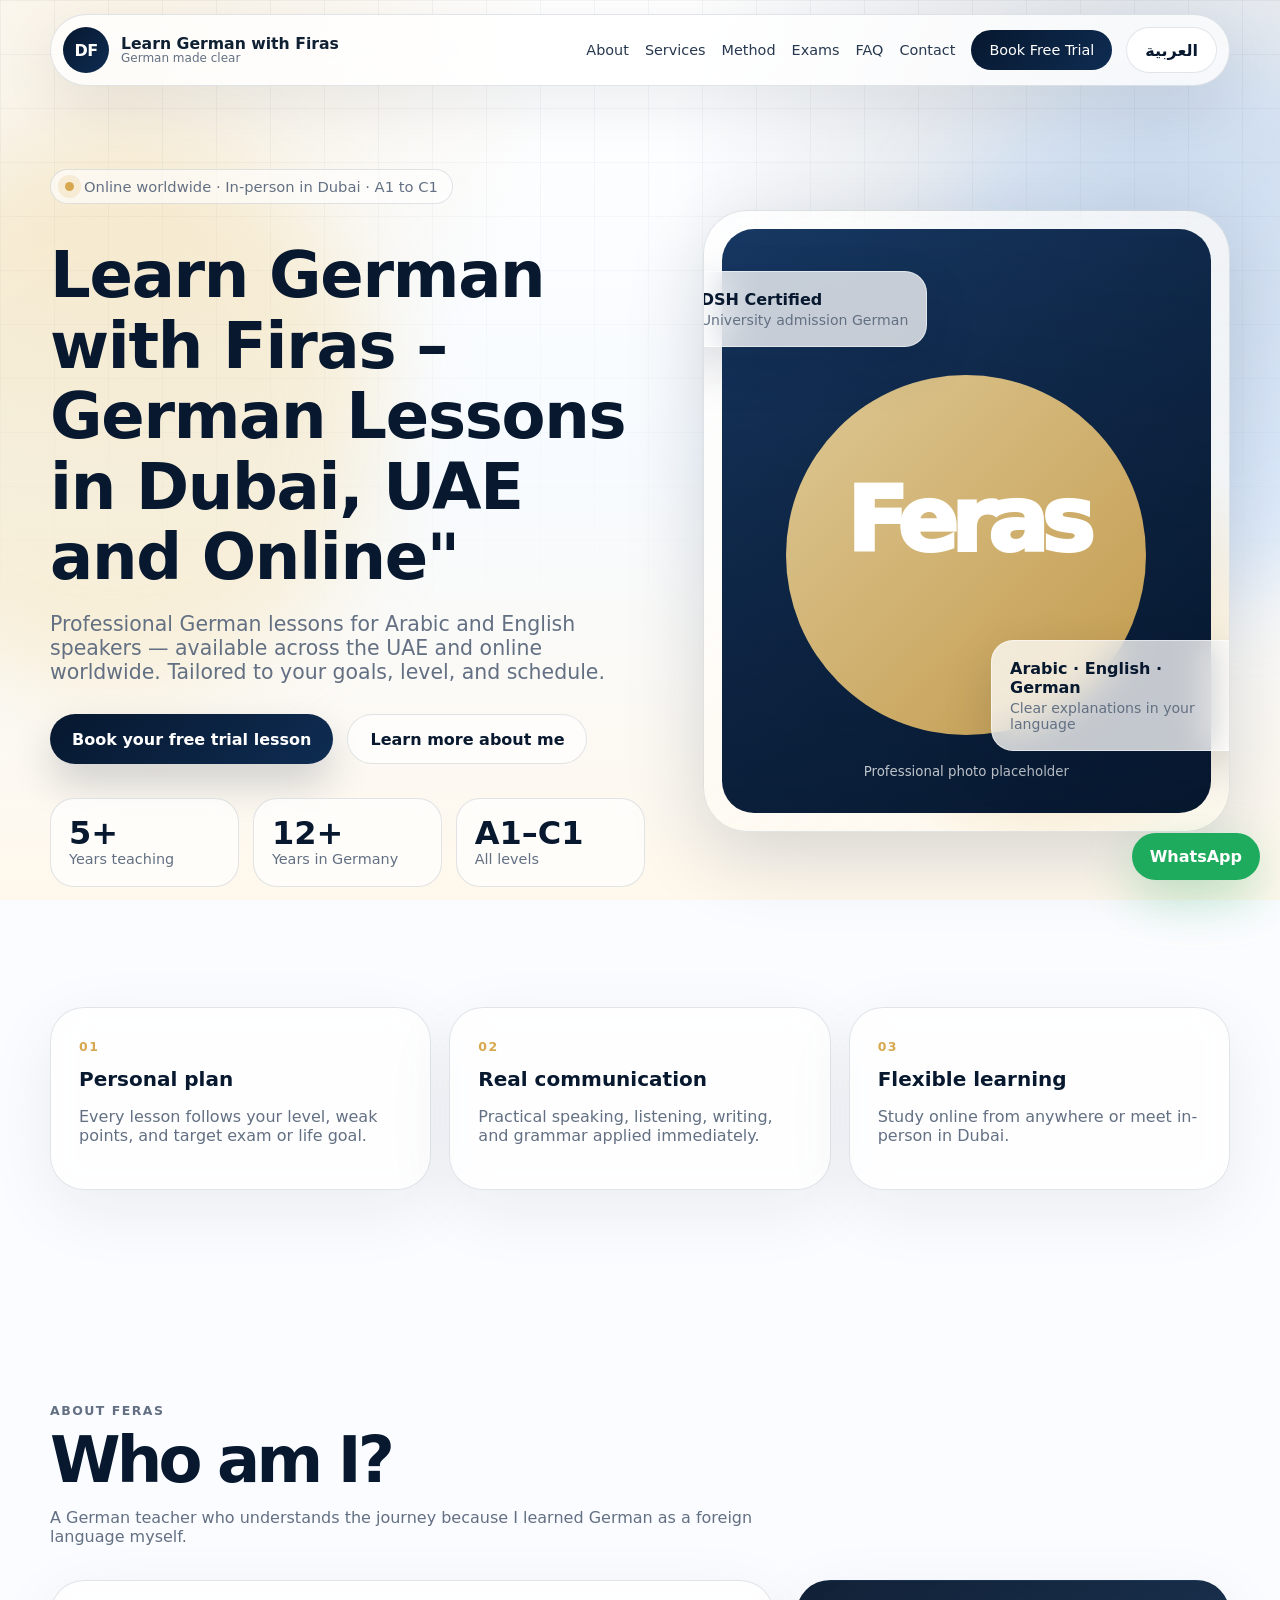
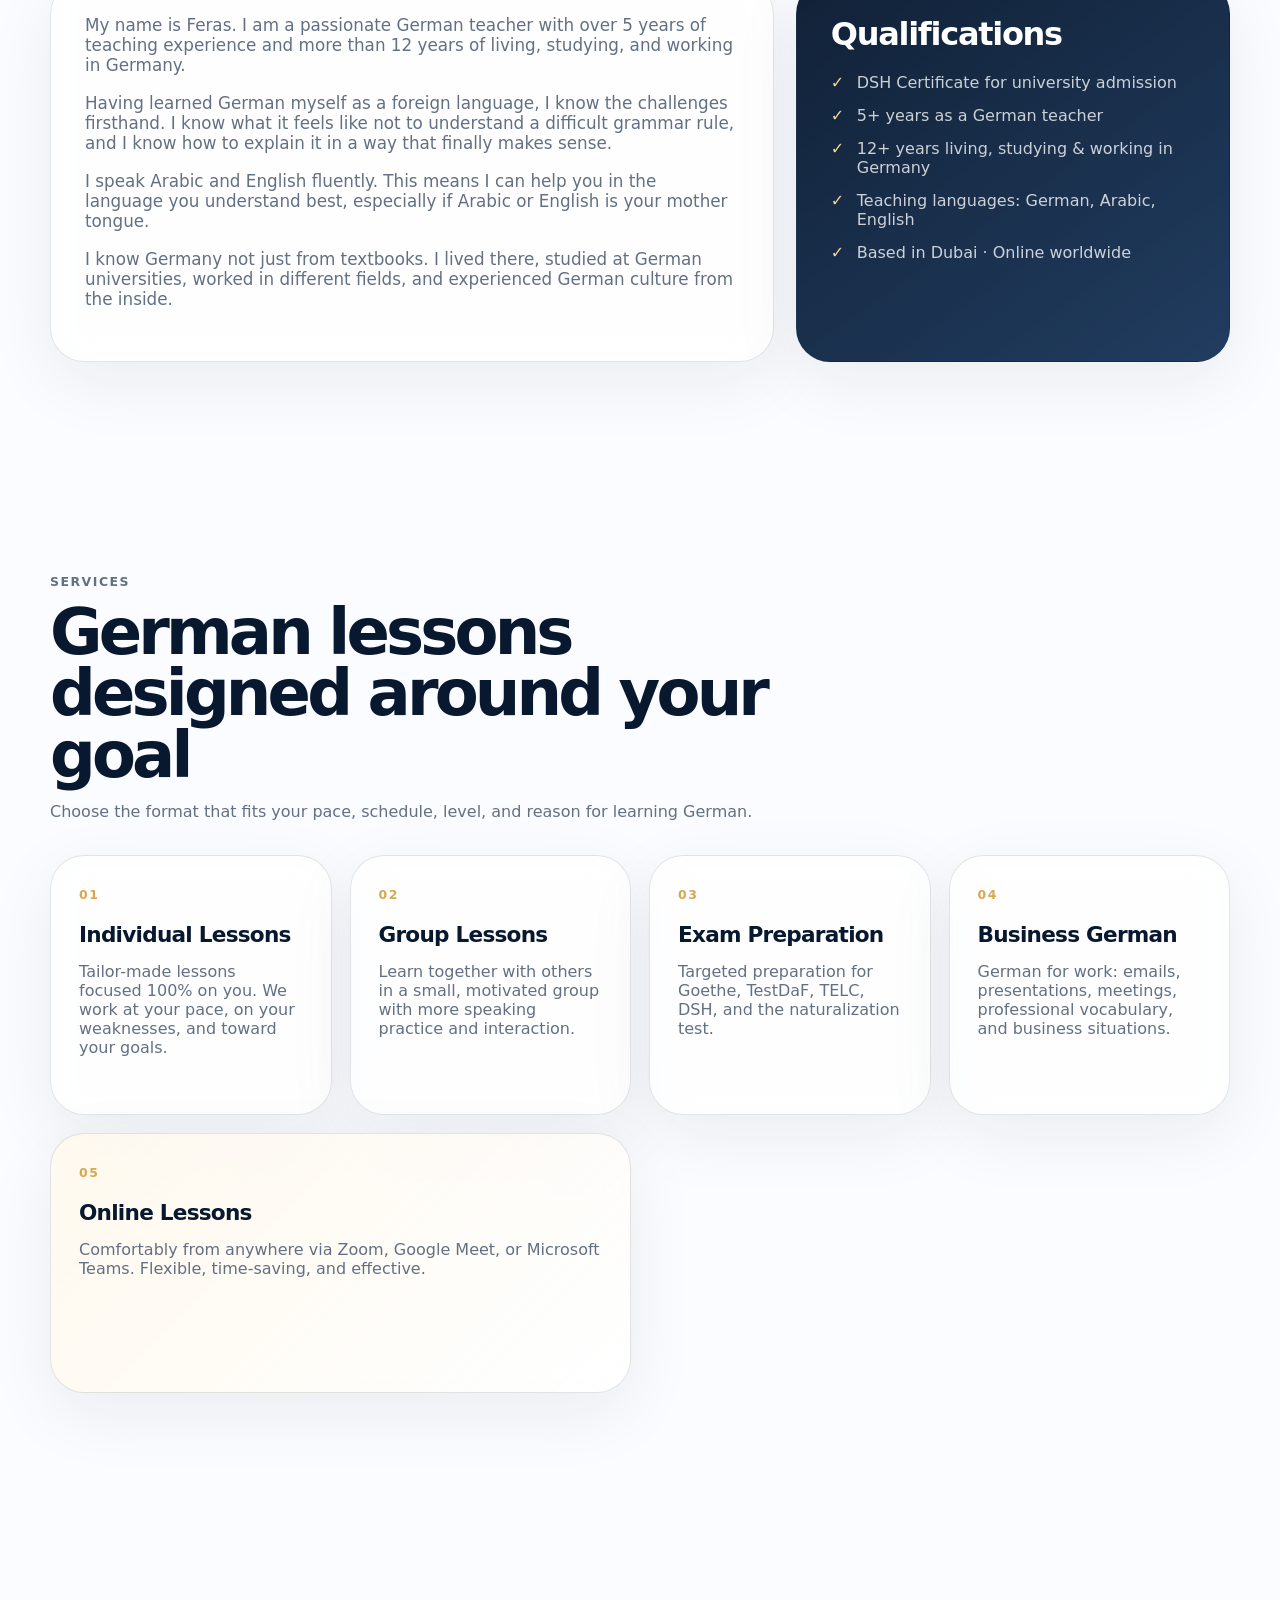
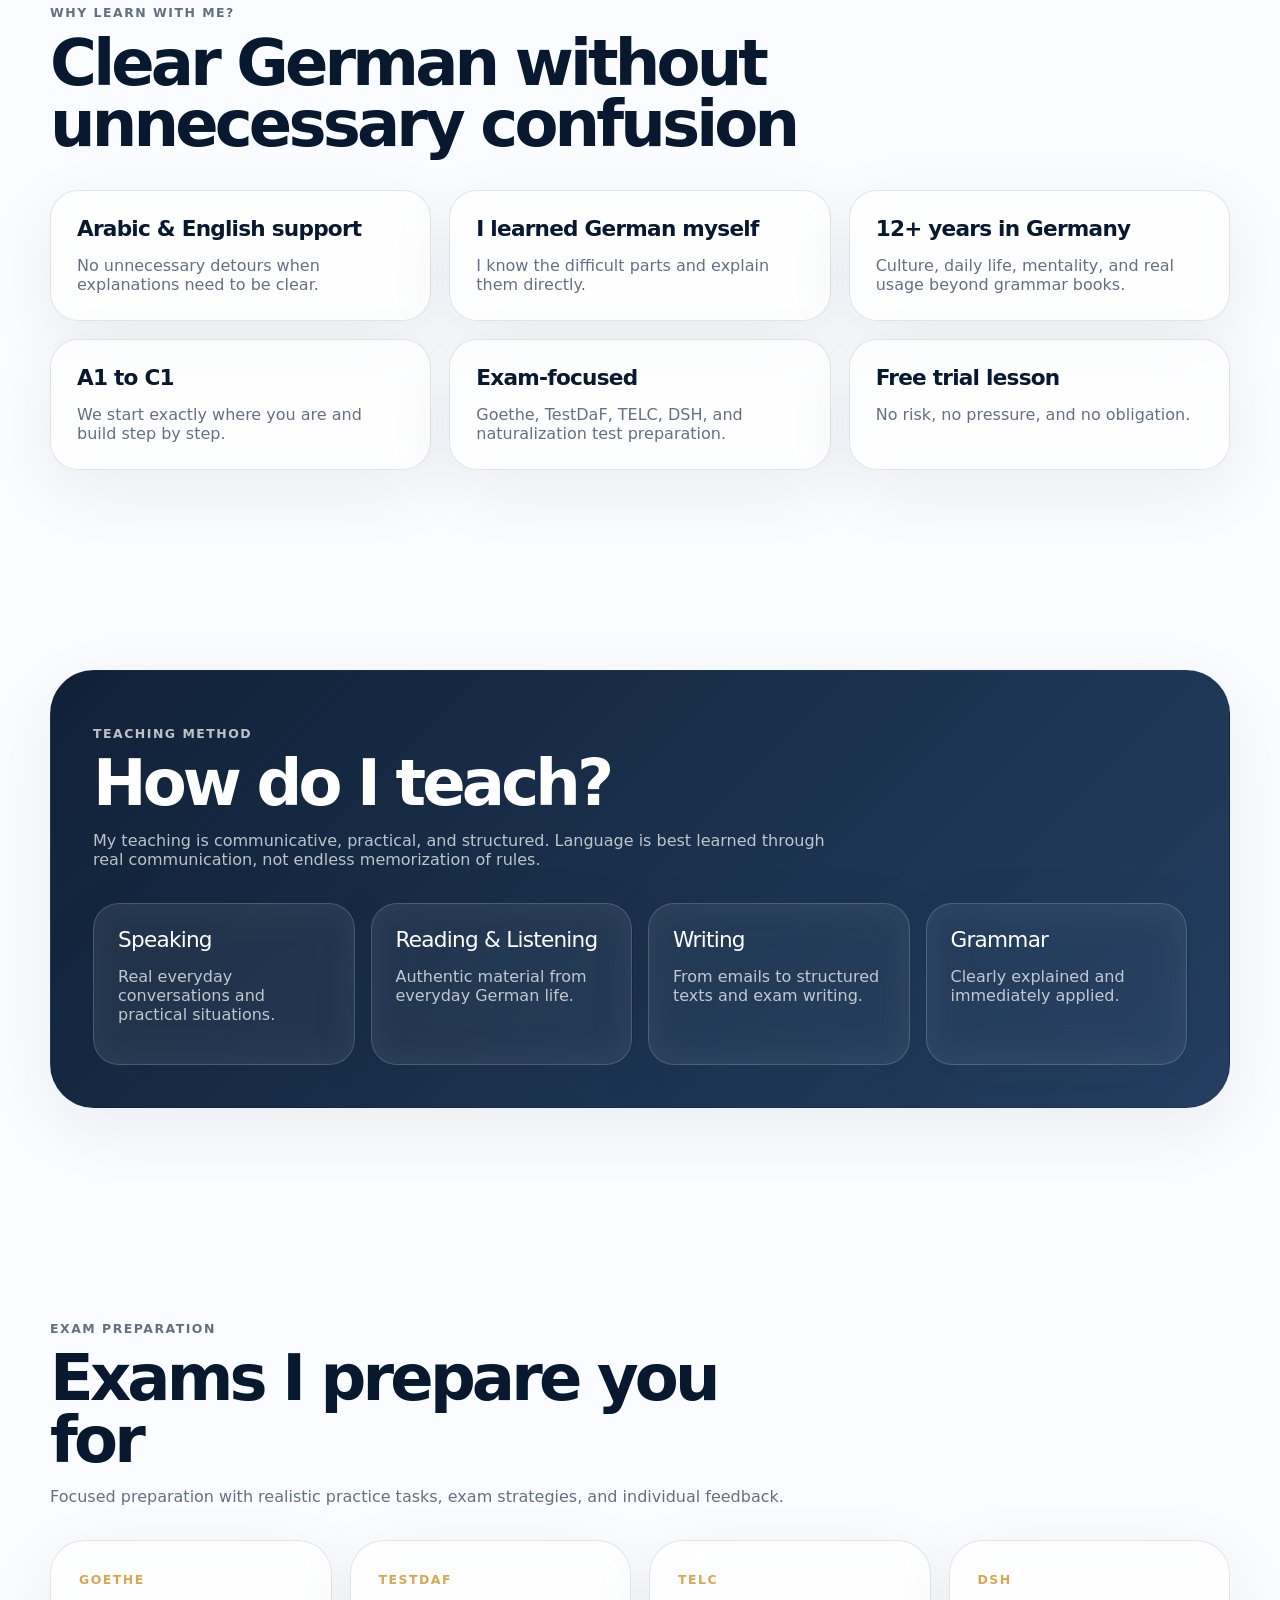
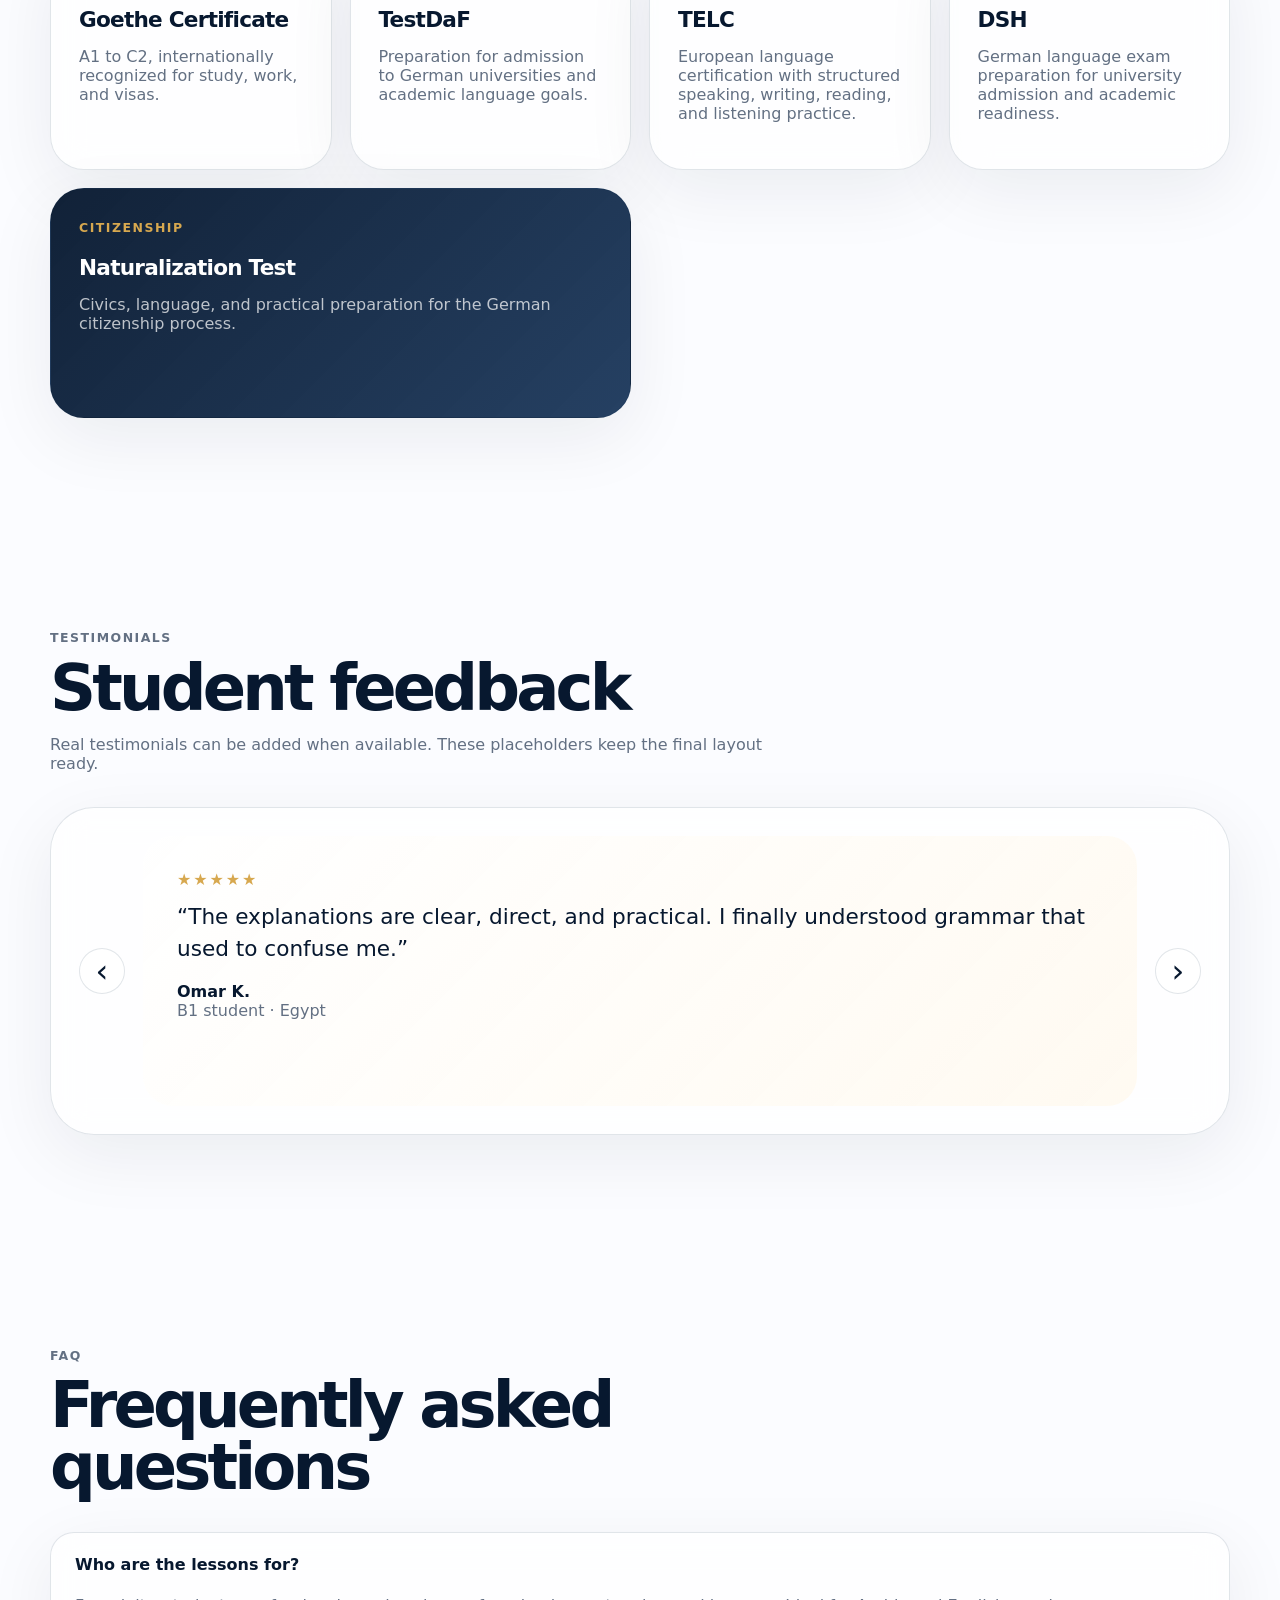
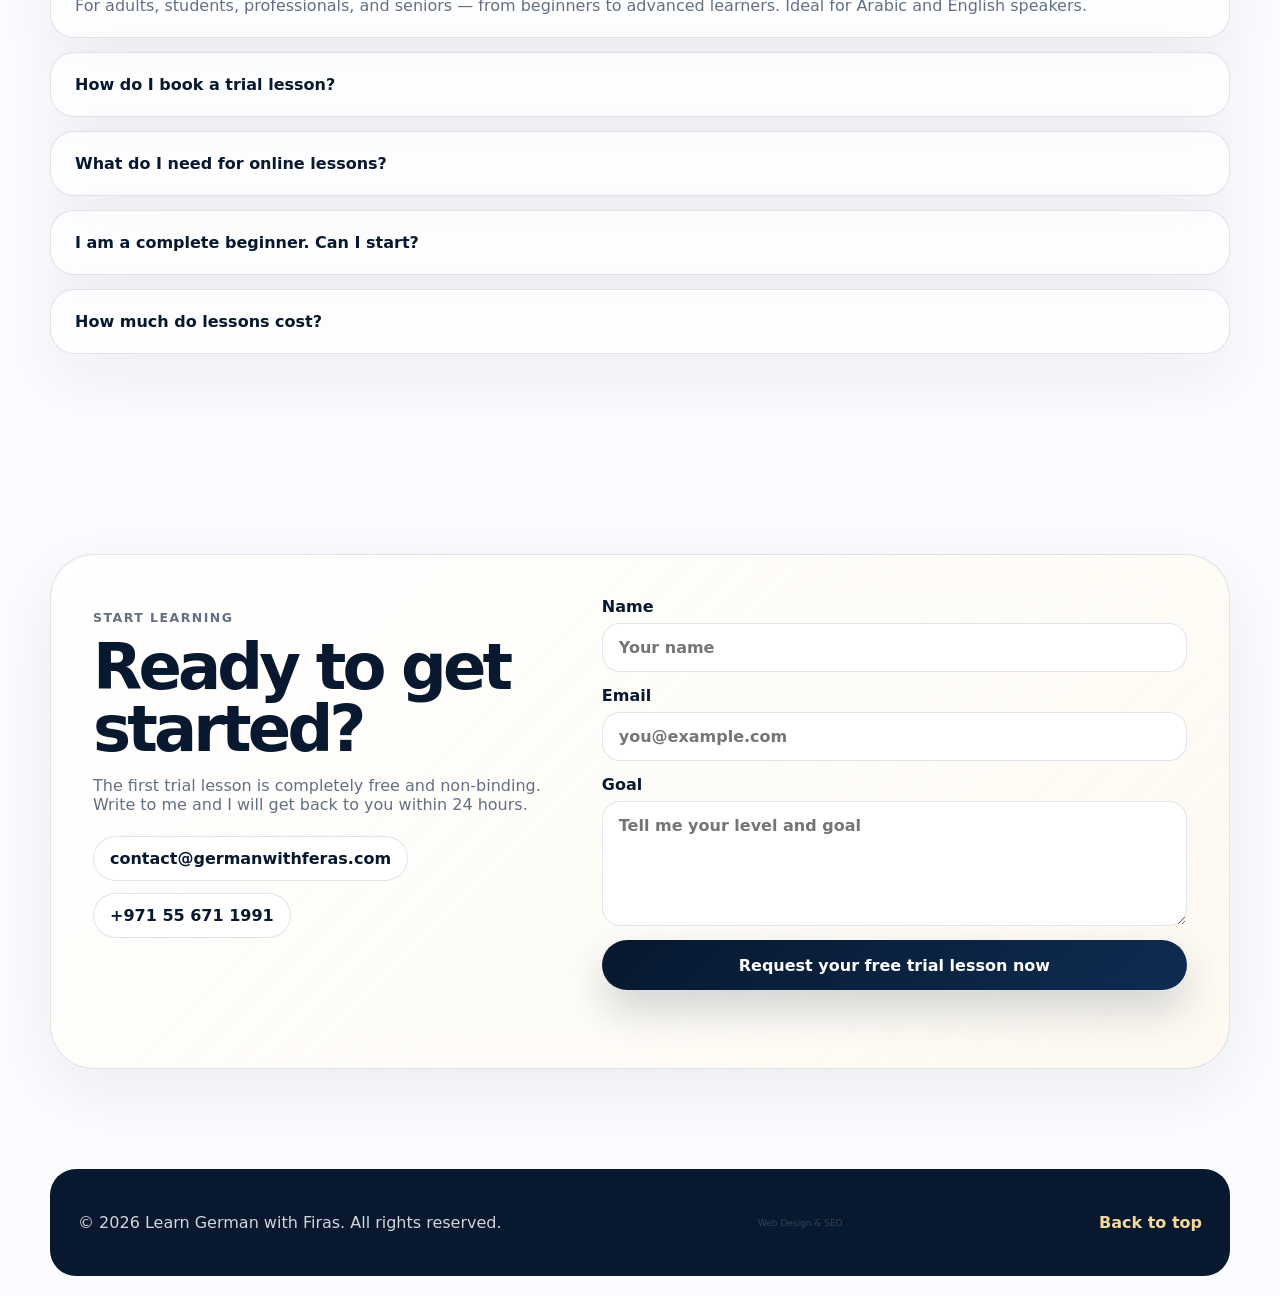
==== commit 6e0857e9: "Remove 'Influencer Marketing' from footer link" ====
--- a/index.html
+++ b/index.html
@@ -532,7 +532,7 @@
      href="https://vivamediacreative.com/"
      target="_blank"
      rel="noopener">
-    Influencer Marketing, Web Design & SEO
+   Web Design & SEO
   </a>
 
   <a href="#top">Back to top</a>
--- a/css/style.css
+++ b/css/style.css
@@ -96,3 +96,9 @@
     font-size:.9rem;
   }
 }
+.site-footer .footer-credit {
+  font-size: 9px;
+  color: rgba(255, 255, 255, 0.18);
+  font-weight: 400;
+  text-decoration: none;
+}
